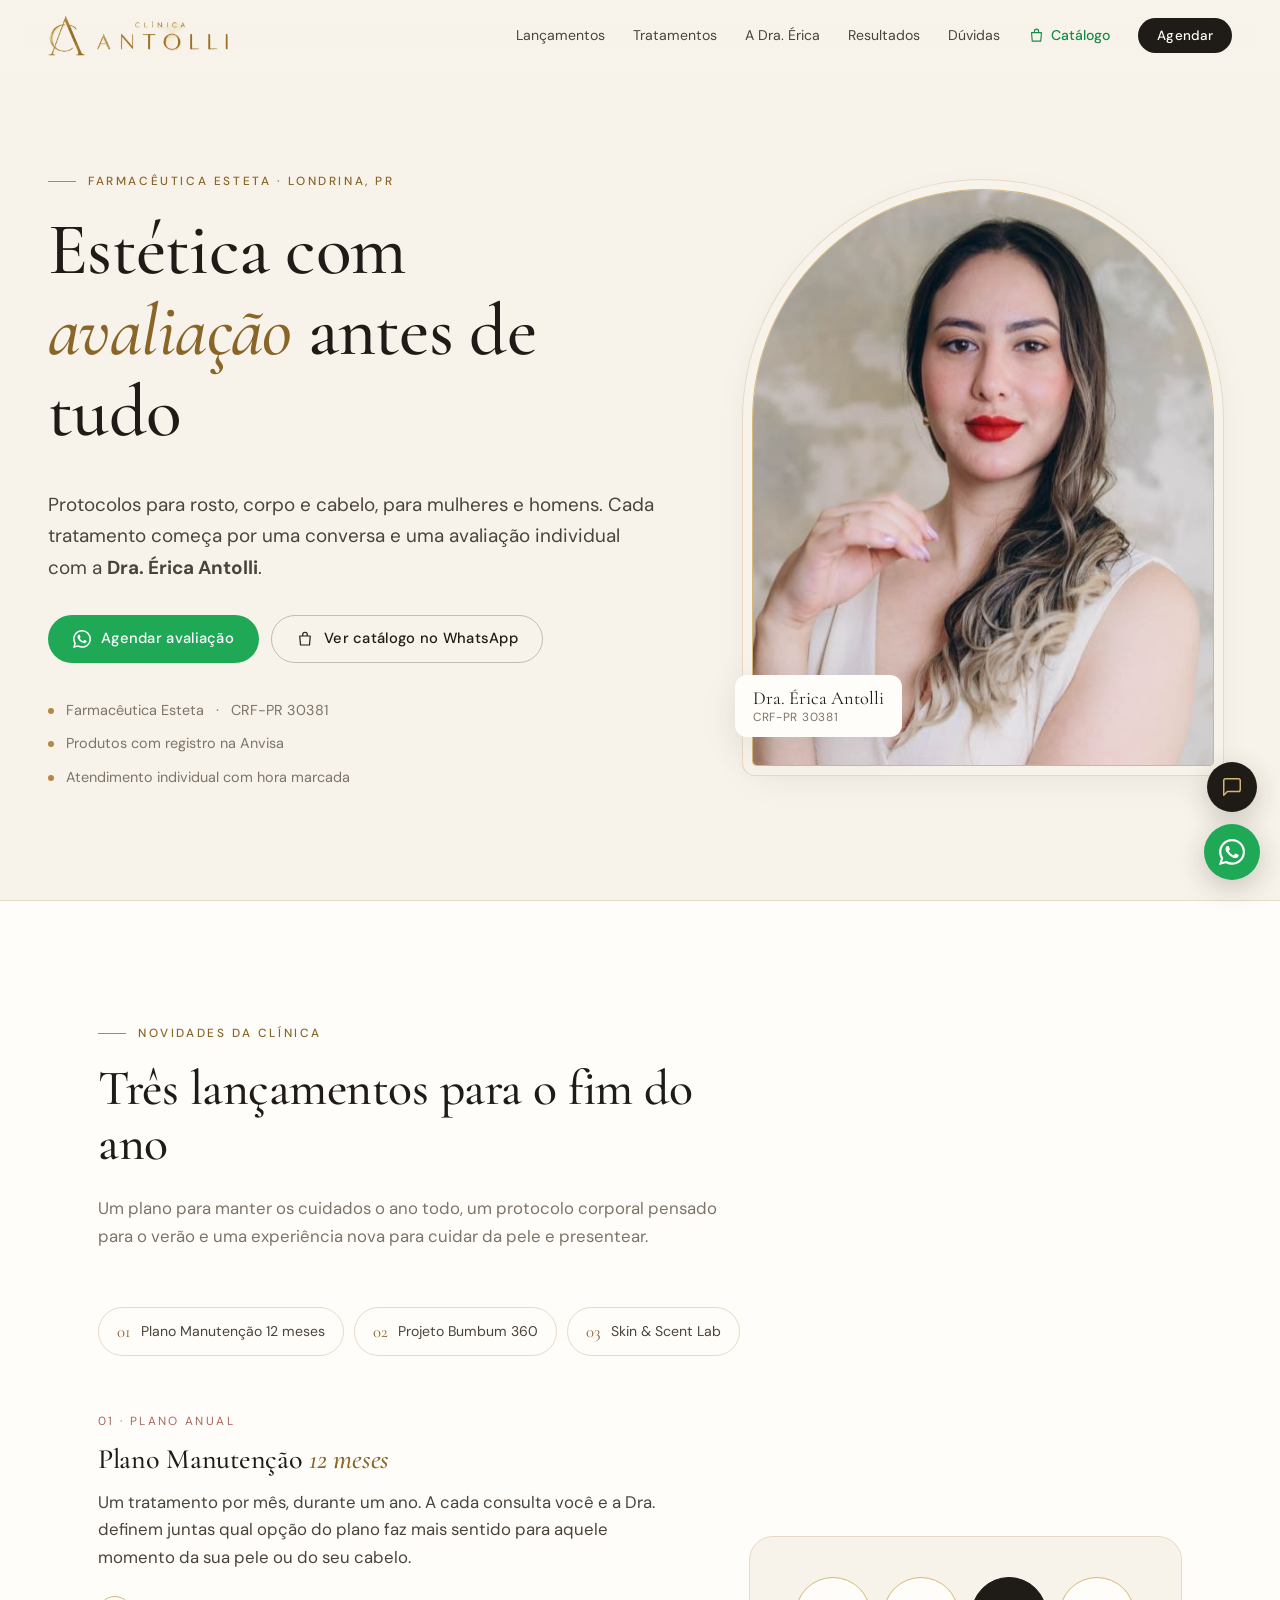
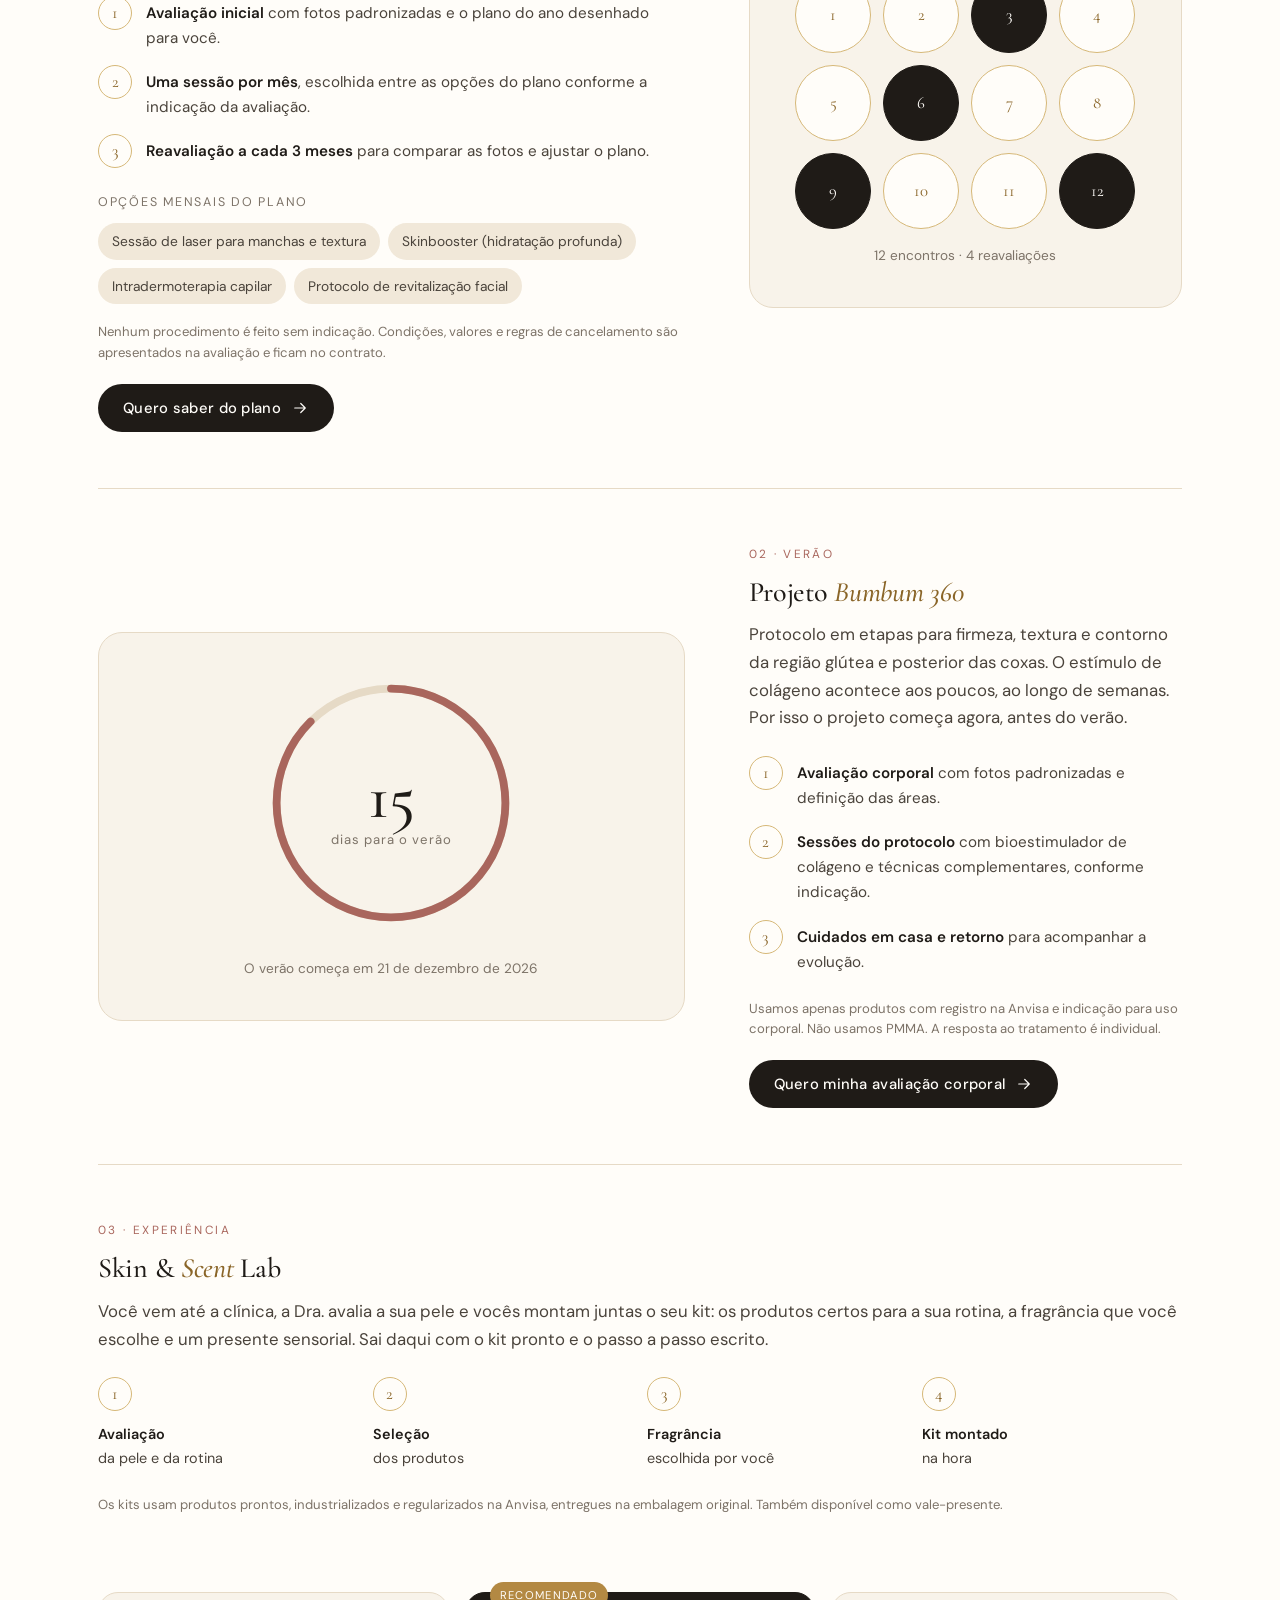
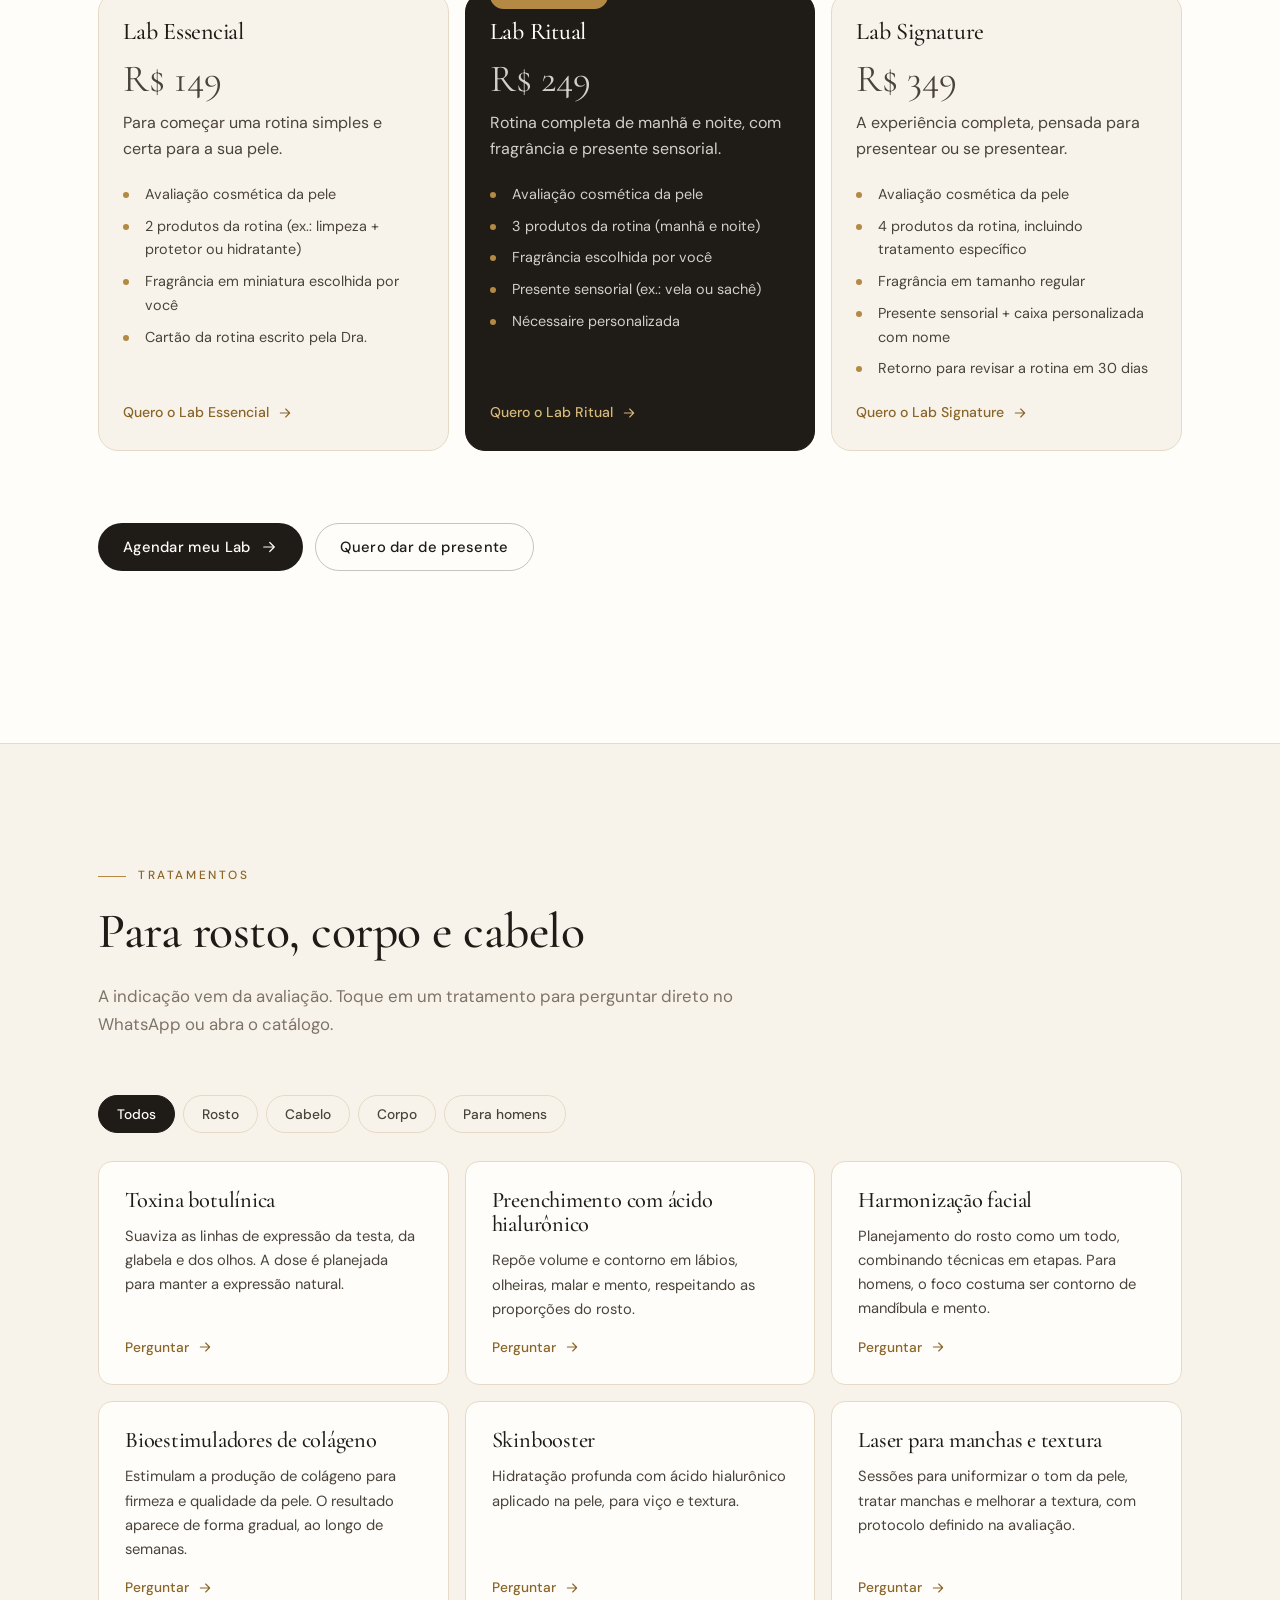
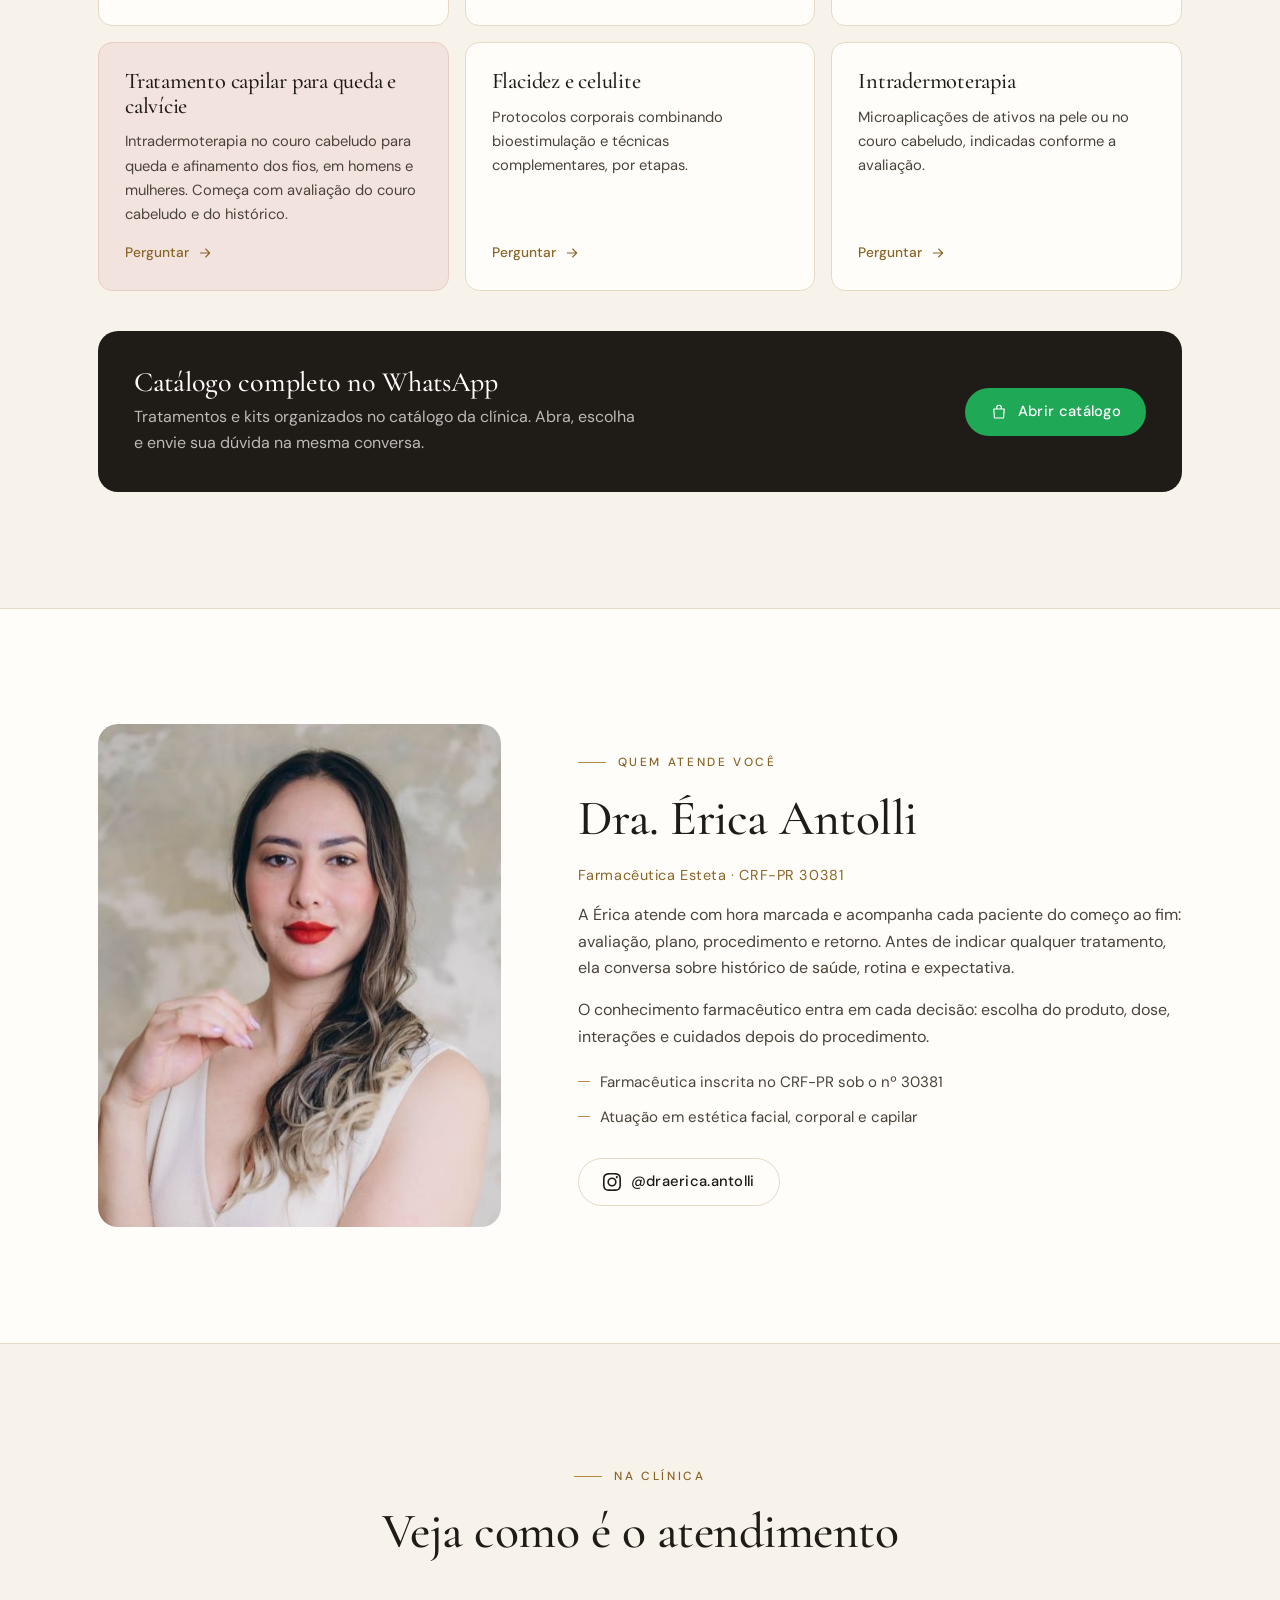
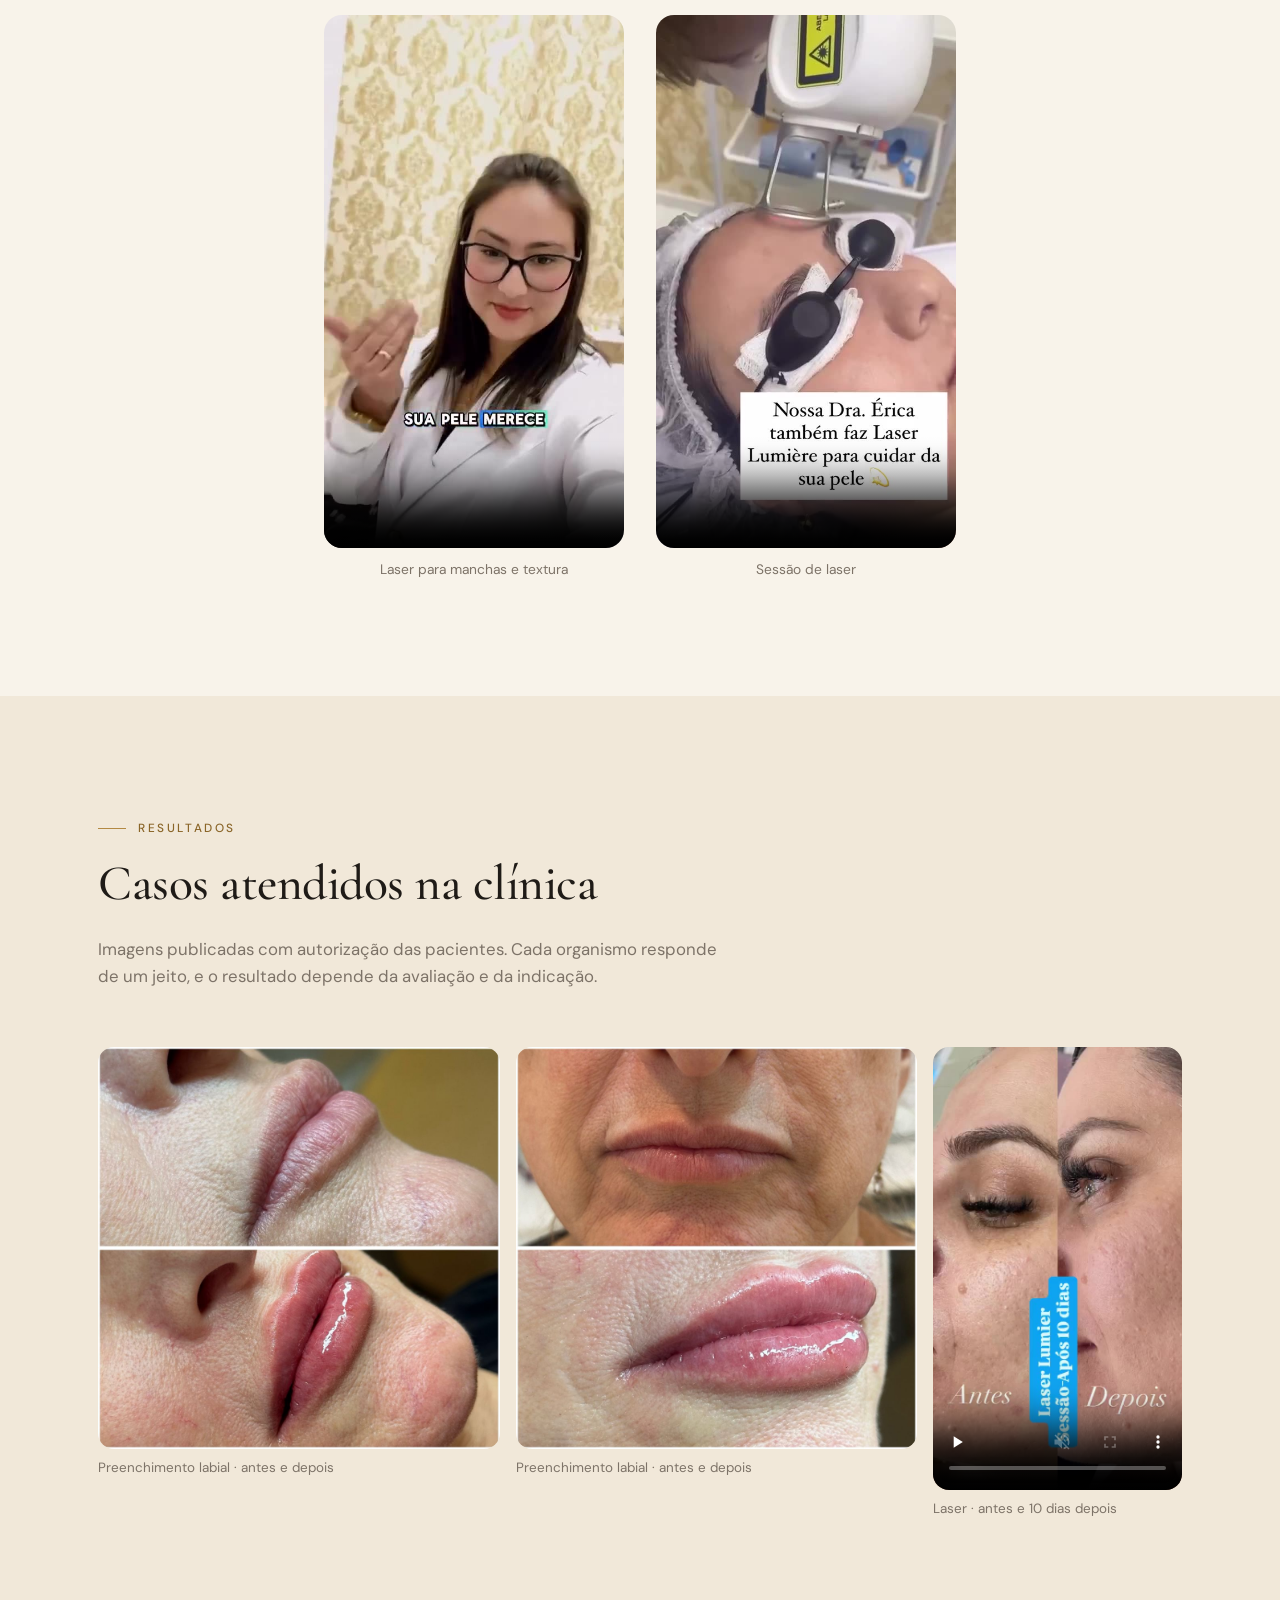
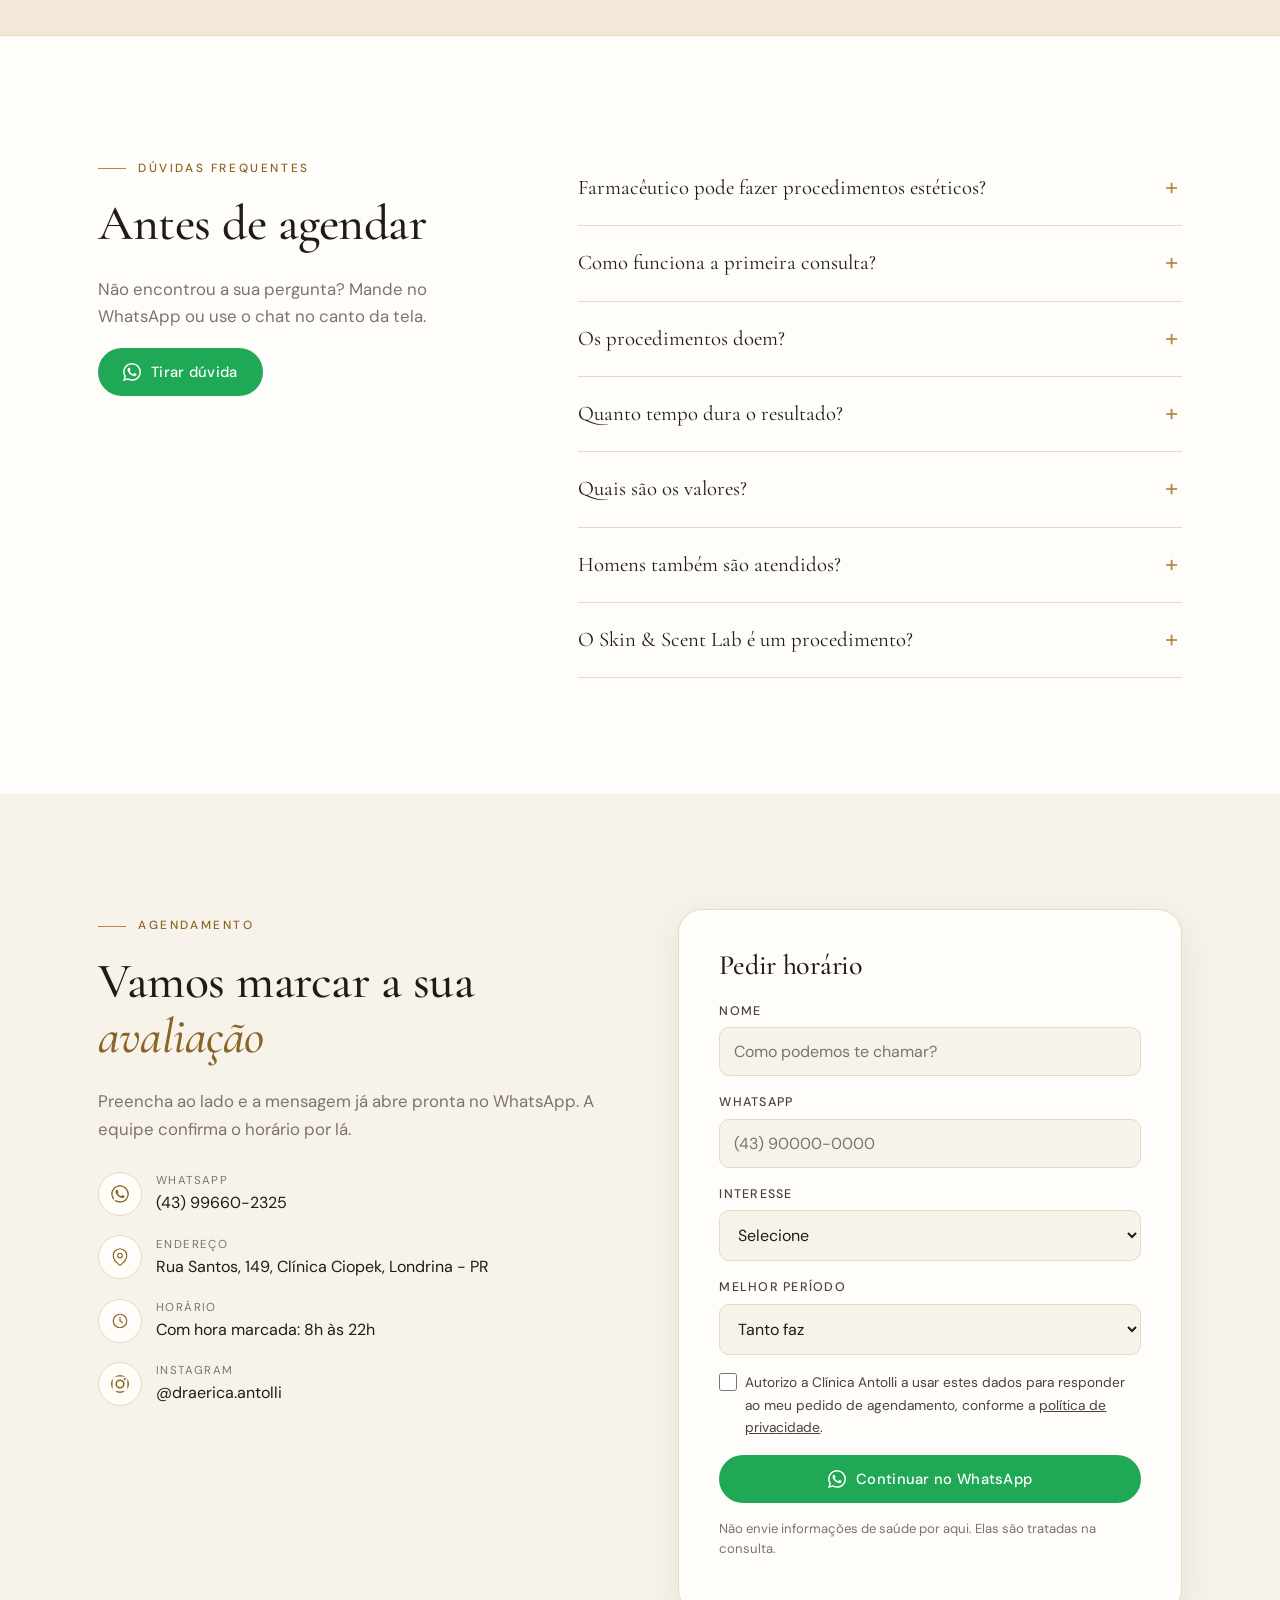
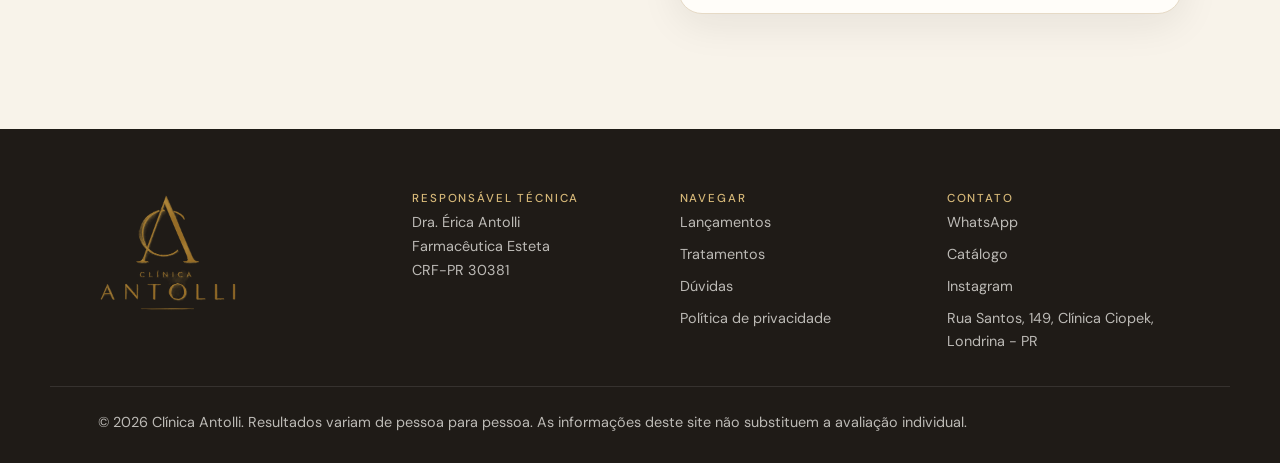
==== public/index.html @ cc3a839b "first commit" ====
<!DOCTYPE html>
<html lang="pt-BR">
<head>
  <meta charset="UTF-8">
  <meta name="viewport" content="width=device-width, initial-scale=1.0">
  <title>Clínica Antolli | Estética facial, corporal e capilar em Londrina</title>
  <meta name="description" content="Protocolos faciais, corporais e capilares para mulheres e homens com a farmacêutica esteta Dra. Érica Antolli, em Londrina-PR. Avaliação individual antes de qualquer procedimento.">
  <meta name="theme-color" content="#f6efe4">
  <link rel="icon" type="image/png" href="assets/img/favicon.png">
  <link rel="apple-touch-icon" href="assets/img/apple-touch-icon.png">

  <meta property="og:type" content="website">
  <meta property="og:locale" content="pt_BR">
  <meta property="og:title" content="Clínica Antolli | Dra. Érica Antolli">
  <meta property="og:description" content="Estética facial, corporal e capilar com avaliação individual. Londrina-PR.">
  <meta property="og:image" content="assets/img/og.jpg">
  <link rel="stylesheet" href="assets/css/style.css">
</head>
<body>

<!-- Ícones reutilizáveis -->
<svg width="0" height="0" style="position:absolute" aria-hidden="true">
  <symbol id="i-wa" viewBox="0 0 24 24"><path fill="currentColor" d="M17.47 14.38c-.3-.15-1.76-.87-2.03-.97-.27-.1-.47-.15-.67.15-.2.3-.77.97-.94 1.16-.17.2-.35.22-.64.07-.3-.15-1.26-.46-2.39-1.47-.88-.79-1.48-1.76-1.65-2.06-.17-.3-.02-.46.13-.61.13-.13.3-.35.45-.52.15-.17.2-.3.3-.5.1-.2.05-.37-.02-.52-.08-.15-.67-1.61-.92-2.2-.24-.58-.49-.5-.67-.51h-.57c-.2 0-.52.07-.79.37-.27.3-1.04 1.02-1.04 2.48s1.07 2.88 1.21 3.07c.15.2 2.1 3.2 5.08 4.49.71.31 1.26.49 1.69.63.71.23 1.36.2 1.87.12.57-.09 1.76-.72 2.01-1.41.25-.69.25-1.29.17-1.41-.07-.12-.27-.2-.57-.35M12.05 21.79h-.01a9.87 9.87 0 0 1-5.03-1.38l-.36-.21-3.74.98 1-3.65-.24-.37a9.86 9.86 0 0 1-1.51-5.26c0-5.45 4.44-9.88 9.89-9.88 2.64 0 5.12 1.03 6.99 2.9a9.83 9.83 0 0 1 2.89 6.99c0 5.45-4.44 9.88-9.88 9.88m8.41-18.3A11.82 11.82 0 0 0 12.05 0C5.5 0 .16 5.34.16 11.89c0 2.1.55 4.14 1.59 5.95L.06 24l6.3-1.65a11.88 11.88 0 0 0 5.68 1.45h.01c6.55 0 11.89-5.34 11.89-11.89a11.82 11.82 0 0 0-3.48-8.41z"/></symbol>
  <symbol id="i-ig" viewBox="0 0 24 24"><path fill="currentColor" d="M12 2.16c3.2 0 3.58.01 4.85.07 3.25.15 4.77 1.69 4.92 4.92.06 1.27.07 1.65.07 4.85s-.01 3.58-.07 4.85c-.15 3.23-1.66 4.77-4.92 4.92-1.27.06-1.64.07-4.85.07-3.2 0-3.58-.01-4.85-.07-3.26-.15-4.77-1.7-4.92-4.92-.06-1.27-.07-1.64-.07-4.85s.01-3.58.07-4.85C2.38 3.92 3.9 2.38 7.15 2.23 8.42 2.17 8.8 2.16 12 2.16M12 0C8.74 0 8.33.01 7.05.07 2.7.27.27 2.69.07 7.05.01 8.33 0 8.74 0 12s.01 3.67.07 4.95c.2 4.36 2.62 6.78 6.98 6.98C8.33 23.99 8.74 24 12 24s3.67-.01 4.95-.07c4.35-.2 6.78-2.62 6.98-6.98.06-1.28.07-1.69.07-4.95s-.01-3.67-.07-4.95c-.2-4.35-2.62-6.78-6.98-6.98C15.67.01 15.26 0 12 0zm0 5.84a6.16 6.16 0 1 0 0 12.32 6.16 6.16 0 0 0 0-12.32zM12 16a4 4 0 1 1 0-8 4 4 0 0 1 0 8zm6.41-11.85a1.44 1.44 0 1 0 0 2.88 1.44 1.44 0 0 0 0-2.88z"/></symbol>
  <symbol id="i-bag" viewBox="0 0 24 24"><path fill="none" stroke="currentColor" stroke-width="1.6" stroke-linecap="round" stroke-linejoin="round" d="M5 8h14l-1 12H6L5 8zm4 0V6a3 3 0 0 1 6 0v2"/></symbol>
  <symbol id="i-chat" viewBox="0 0 24 24"><path fill="none" stroke="currentColor" stroke-width="1.6" stroke-linecap="round" stroke-linejoin="round" d="M21 15a2 2 0 0 1-2 2H7l-4 4V5a2 2 0 0 1 2-2h14a2 2 0 0 1 2 2z"/></symbol>
  <symbol id="i-pin" viewBox="0 0 24 24"><path fill="none" stroke="currentColor" stroke-width="1.6" d="M21 10c0 7-9 13-9 13s-9-6-9-13a9 9 0 0 1 18 0z"/><circle cx="12" cy="10" r="3" fill="none" stroke="currentColor" stroke-width="1.6"/></symbol>
  <symbol id="i-clock" viewBox="0 0 24 24"><circle cx="12" cy="12" r="9" fill="none" stroke="currentColor" stroke-width="1.6"/><path d="M12 7v5l3 2" fill="none" stroke="currentColor" stroke-width="1.6" stroke-linecap="round"/></symbol>
  <symbol id="i-arrow" viewBox="0 0 24 24"><path d="M5 12h14M13 6l6 6-6 6" fill="none" stroke="currentColor" stroke-width="1.6" stroke-linecap="round" stroke-linejoin="round"/></symbol>
  <symbol id="i-play" viewBox="0 0 24 24"><path d="M8 5v14l11-7z" fill="currentColor"/></symbol>
</svg>

<a class="skip" href="#conteudo">Pular para o conteúdo</a>

<header class="nav" id="nav">
  <div class="nav__inner">
    <a href="#topo" class="nav__brand" aria-label="Clínica Antolli, início">
      <img src="assets/img/monograma.png" alt="" class="nav__mono" width="38" height="41">
      <img src="assets/img/wordmark.png" alt="Clínica Antolli" class="nav__word" width="150" height="34">
    </a>
    <nav class="nav__links" id="navLinks" aria-label="Principal">
      <a href="#lancamentos">Lançamentos</a>
      <a href="#tratamentos">Tratamentos</a>
      <a href="#sobre">A Dra. Érica</a>
      <a href="#resultados" data-if="mostrarResultados">Resultados</a>
      <a href="#duvidas">Dúvidas</a>
      <a href="#" class="nav__catalog" data-wa-catalogo><svg><use href="#i-bag"/></svg>Catálogo</a>
      <a href="#" class="btn btn--dark btn--sm" data-wa="Olá! Vim pelo site da Clínica Antolli e gostaria de agendar uma avaliação.">Agendar</a>
    </nav>
    <button class="nav__toggle" id="navToggle" aria-label="Abrir menu" aria-expanded="false" aria-controls="navLinks"><span></span><span></span></button>
  </div>
</header>

<main id="conteudo">

<!-- HERO -->
<section class="hero" id="topo">
  <div class="hero__text">
    <p class="eyebrow">Farmacêutica esteta · Londrina, PR</p>
    <h1>Estética com <em>avaliação</em> antes de tudo</h1>
    <p class="hero__lead">Protocolos para rosto, corpo e cabelo, para mulheres e homens. Cada tratamento começa por uma conversa e uma avaliação individual com a <strong data-cfg="profissional.nome">Dra. Érica Antolli</strong>.</p>
    <div class="hero__actions">
      <a href="#" class="btn btn--wa" data-wa="Olá! Vim pelo site da Clínica Antolli e gostaria de agendar uma avaliação."><svg><use href="#i-wa"/></svg>Agendar avaliação</a>
      <a href="#" class="btn btn--ghost" data-wa-catalogo><svg><use href="#i-bag"/></svg>Ver catálogo no WhatsApp</a>
    </div>
    <ul class="hero__facts">
      <li><span data-cfg="profissional.profissao">Farmacêutica esteta</span> · <span data-cfg="profissional.crf">CRF-PR 30381</span></li>
      <li>Produtos com registro na Anvisa</li>
      <li>Atendimento individual com hora marcada</li>
    </ul>
  </div>
  <figure class="hero__photo">
    <div class="arch"><img src="assets/img/erica.jpg" alt="Dra. Érica Antolli, farmacêutica esteta" width="640" height="641"></div>
    <figcaption><span data-cfg="profissional.nome">Dra. Érica Antolli</span><small data-cfg="profissional.crf">CRF-PR 30381</small></figcaption>
  </figure>
</section>

<!-- LANÇAMENTOS -->
<section class="section launches" id="lancamentos">
  <div class="container">
    <div class="section__head">
      <p class="eyebrow">Novidades da clínica</p>
      <h2>Três lançamentos para o fim do ano</h2>
      <p class="section__sub">Um plano para manter os cuidados o ano todo, um protocolo corporal pensado para o verão e uma experiência nova para cuidar da pele e presentear.</p>
    </div>

    <nav class="launch-tabs" aria-label="Lançamentos">
      <a href="#manutencao"><span>01</span>Plano Manutenção 12 meses</a>
      <a href="#bumbum360"><span>02</span>Projeto Bumbum 360</a>
      <a href="#skin-scent-lab"><span>03</span>Skin &amp; Scent Lab</a>
    </nav>

    <!-- 01 MANUTENÇÃO -->
    <article class="launch" id="manutencao">
      <div class="launch__body">
        <p class="launch__tag">01 · Plano anual</p>
        <h3>Plano Manutenção <em>12 meses</em></h3>
        <p class="launch__lead">Um tratamento por mês, durante um ano. A cada consulta você e a Dra. definem juntas qual opção do plano faz mais sentido para aquele momento da sua pele ou do seu cabelo.</p>
        <ol class="steps">
          <li><strong>Avaliação inicial</strong> com fotos padronizadas e o plano do ano desenhado para você.</li>
          <li><strong>Uma sessão por mês</strong>, escolhida entre as opções do plano conforme a indicação da avaliação.</li>
          <li><strong>Reavaliação a cada 3 meses</strong> para comparar as fotos e ajustar o plano.</li>
        </ol>
        <div class="chips-list">
          <p class="chips-list__title">Opções mensais do plano</p>
          <ul id="planoOpcoes"></ul>
        </div>
        <p class="fineprint">Nenhum procedimento é feito sem indicação. Condições, valores e regras de cancelamento são apresentados na avaliação e ficam no contrato.</p>
        <a href="#" class="btn btn--dark" data-wa="Olá! Vi no site o Plano Manutenção 12 meses e quero entender como funciona.">Quero saber do plano<svg><use href="#i-arrow"/></svg></a>
      </div>
      <div class="launch__visual launch__visual--months" aria-hidden="true">
        <div class="months" id="monthsGrid"></div>
        <p class="months__caption">12 encontros · 4 reavaliações</p>
      </div>
    </article>

    <!-- 02 BUMBUM 360 -->
    <article class="launch launch--alt" id="bumbum360">
      <div class="launch__body">
        <p class="launch__tag">02 · Verão</p>
        <h3>Projeto <em>Bumbum 360</em></h3>
        <p class="launch__lead">Protocolo em etapas para firmeza, textura e contorno da região glútea e posterior das coxas. O estímulo de colágeno acontece aos poucos, ao longo de semanas. Por isso o projeto começa agora, antes do verão.</p>
        <ol class="steps">
          <li><strong>Avaliação corporal</strong> com fotos padronizadas e definição das áreas.</li>
          <li><strong>Sessões do protocolo</strong> com bioestimulador de colágeno e técnicas complementares, conforme indicação.</li>
          <li><strong>Cuidados em casa e retorno</strong> para acompanhar a evolução.</li>
        </ol>
        <p class="fineprint">Usamos apenas produtos com registro na Anvisa e indicação para uso corporal. Não usamos PMMA. A resposta ao tratamento é individual.</p>
        <a href="#" class="btn btn--dark" data-wa="Olá! Vi no site o Projeto Bumbum 360 e quero agendar a avaliação corporal.">Quero minha avaliação corporal<svg><use href="#i-arrow"/></svg></a>
      </div>
      <div class="launch__visual launch__visual--ring" aria-hidden="true">
        <div class="ring">
          <svg viewBox="0 0 200 200"><circle cx="100" cy="100" r="88" class="ring__track"/><circle cx="100" cy="100" r="88" class="ring__bar" id="ringBar"/></svg>
          <div class="ring__label"><strong id="diasVerao">--</strong><span>dias para o verão</span></div>
        </div>
        <p class="ring__caption">O verão começa em <span id="dataVerao">21 de dezembro</span></p>
      </div>
    </article>

    <!-- 03 SKIN & SCENT LAB -->
    <article class="launch launch--lab" id="skin-scent-lab">
      <div class="launch__body">
        <p class="launch__tag">03 · Experiência</p>
        <h3>Skin &amp; <em>Scent</em> Lab</h3>
        <p class="launch__lead">Você vem até a clínica, a Dra. avalia a sua pele e vocês montam juntas o seu kit: os produtos certos para a sua rotina, a fragrância que você escolhe e um presente sensorial. Sai daqui com o kit pronto e o passo a passo escrito.</p>
        <ol class="steps steps--inline">
          <li><strong>Avaliação</strong> da pele e da rotina</li>
          <li><strong>Seleção</strong> dos produtos</li>
          <li><strong>Fragrância</strong> escolhida por você</li>
          <li><strong>Kit montado</strong> na hora</li>
        </ol>
        <p class="fineprint">Os kits usam produtos prontos, industrializados e regularizados na Anvisa, entregues na embalagem original. Também disponível como vale-presente.</p>
      </div>
      <div class="kits" id="kitsGrid"></div>
      <div class="lab__actions">
        <a href="#" class="btn btn--dark" data-wa="Olá! Vi no site o Skin & Scent Lab e quero agendar a minha experiência.">Agendar meu Lab<svg><use href="#i-arrow"/></svg></a>
        <a href="#" class="btn btn--ghost" data-wa="Olá! Quero um vale-presente do Skin & Scent Lab.">Quero dar de presente</a>
      </div>
    </article>
  </div>
</section>

<!-- TRATAMENTOS -->
<section class="section treatments" id="tratamentos">
  <div class="container">
    <div class="section__head">
      <p class="eyebrow">Tratamentos</p>
      <h2>Para rosto, corpo e cabelo</h2>
      <p class="section__sub">A indicação vem da avaliação. Toque em um tratamento para perguntar direto no WhatsApp ou abra o catálogo.</p>
    </div>
    <div class="filters" role="tablist" aria-label="Filtrar tratamentos">
      <button class="filter is-active" data-filter="todos" role="tab" aria-selected="true">Todos</button>
      <button class="filter" data-filter="rosto" role="tab" aria-selected="false">Rosto</button>
      <button class="filter" data-filter="cabelo" role="tab" aria-selected="false">Cabelo</button>
      <button class="filter" data-filter="corpo" role="tab" aria-selected="false">Corpo</button>
      <button class="filter" data-filter="homens" role="tab" aria-selected="false">Para homens</button>
    </div>
    <div class="cards" id="treatmentCards">
      <article class="card" data-tags="rosto homens">
        <h3>Toxina botulínica</h3>
        <p>Suaviza as linhas de expressão da testa, da glabela e dos olhos. A dose é planejada para manter a expressão natural.</p>
        <a href="#" data-wa="Olá! Quero saber sobre toxina botulínica.">Perguntar<svg><use href="#i-arrow"/></svg></a>
      </article>
      <article class="card" data-tags="rosto">
        <h3>Preenchimento com ácido hialurônico</h3>
        <p>Repõe volume e contorno em lábios, olheiras, malar e mento, respeitando as proporções do rosto.</p>
        <a href="#" data-wa="Olá! Quero saber sobre preenchimento com ácido hialurônico.">Perguntar<svg><use href="#i-arrow"/></svg></a>
      </article>
      <article class="card" data-tags="rosto homens">
        <h3>Harmonização facial</h3>
        <p>Planejamento do rosto como um todo, combinando técnicas em etapas. Para homens, o foco costuma ser contorno de mandíbula e mento.</p>
        <a href="#" data-wa="Olá! Quero saber sobre harmonização facial.">Perguntar<svg><use href="#i-arrow"/></svg></a>
      </article>
      <article class="card" data-tags="rosto corpo">
        <h3>Bioestimuladores de colágeno</h3>
        <p>Estimulam a produção de colágeno para firmeza e qualidade da pele. O resultado aparece de forma gradual, ao longo de semanas.</p>
        <a href="#" data-wa="Olá! Quero saber sobre bioestimuladores de colágeno.">Perguntar<svg><use href="#i-arrow"/></svg></a>
      </article>
      <article class="card" data-tags="rosto">
        <h3>Skinbooster</h3>
        <p>Hidratação profunda com ácido hialurônico aplicado na pele, para viço e textura.</p>
        <a href="#" data-wa="Olá! Quero saber sobre skinbooster.">Perguntar<svg><use href="#i-arrow"/></svg></a>
      </article>
      <article class="card" data-tags="rosto homens">
        <h3>Laser para manchas e textura</h3>
        <p>Sessões para uniformizar o tom da pele, tratar manchas e melhorar a textura, com protocolo definido na avaliação.</p>
        <a href="#" data-wa="Olá! Quero saber sobre o laser para manchas.">Perguntar<svg><use href="#i-arrow"/></svg></a>
      </article>
      <article class="card card--accent" data-tags="cabelo homens">
        <h3>Tratamento capilar para queda e calvície</h3>
        <p>Intradermoterapia no couro cabeludo para queda e afinamento dos fios, em homens e mulheres. Começa com avaliação do couro cabeludo e do histórico.</p>
        <a href="#" data-wa="Olá! Quero saber sobre o tratamento capilar para queda e calvície.">Perguntar<svg><use href="#i-arrow"/></svg></a>
      </article>
      <article class="card" data-tags="corpo">
        <h3>Flacidez e celulite</h3>
        <p>Protocolos corporais combinando bioestimulação e técnicas complementares, por etapas.</p>
        <a href="#" data-wa="Olá! Quero saber sobre tratamento para flacidez e celulite.">Perguntar<svg><use href="#i-arrow"/></svg></a>
      </article>
      <article class="card" data-tags="rosto cabelo corpo">
        <h3>Intradermoterapia</h3>
        <p>Microaplicações de ativos na pele ou no couro cabeludo, indicadas conforme a avaliação.</p>
        <a href="#" data-wa="Olá! Quero saber sobre intradermoterapia.">Perguntar<svg><use href="#i-arrow"/></svg></a>
      </article>
    </div>
    <div class="catalog-banner">
      <div>
        <h3>Catálogo completo no WhatsApp</h3>
        <p>Tratamentos e kits organizados no catálogo da clínica. Abra, escolha e envie sua dúvida na mesma conversa.</p>
      </div>
      <a href="#" class="btn btn--wa" data-wa-catalogo><svg><use href="#i-bag"/></svg>Abrir catálogo</a>
    </div>
  </div>
</section>

<!-- SOBRE -->
<section class="section about" id="sobre">
  <div class="container about__grid">
    <div class="about__photo"><img src="assets/img/erica.jpg" alt="Retrato da Dra. Érica Antolli" loading="lazy" width="640" height="641"></div>
    <div class="about__text">
      <p class="eyebrow">Quem atende você</p>
      <h2><span data-cfg="profissional.nome">Dra. Érica Antolli</span></h2>
      <p class="about__role"><span data-cfg="profissional.profissao">Farmacêutica esteta</span> · <span data-cfg="profissional.crf">CRF-PR 30381</span></p>
      <p>A Érica atende com hora marcada e acompanha cada paciente do começo ao fim: avaliação, plano, procedimento e retorno. Antes de indicar qualquer tratamento, ela conversa sobre histórico de saúde, rotina e expectativa.</p>
      <p>O conhecimento farmacêutico entra em cada decisão: escolha do produto, dose, interações e cuidados depois do procedimento.</p>
      <ul class="about__list" id="formacaoList"></ul>
      <a href="#" class="btn btn--ig" data-instagram><svg><use href="#i-ig"/></svg><span data-cfg-instagram>@draerica.antolli</span></a>
    </div>
  </div>
</section>

<!-- VÍDEOS -->
<section class="section videos" id="videos">
  <div class="container">
    <div class="section__head section__head--center">
      <p class="eyebrow">Na clínica</p>
      <h2>Veja como é o atendimento</h2>
    </div>
    <div class="video-row">
      <figure class="reel">
        <video src="assets/video/laser-pele.mp4" poster="assets/video/laser-pele.jpg" preload="none" playsinline controls aria-label="Dra. Érica explica o laser para manchas"></video>
        <figcaption>Laser para manchas e textura</figcaption>
      </figure>
      <figure class="reel">
        <video src="assets/video/laser-lumiere.mp4" poster="assets/video/laser-lumiere.jpg" preload="none" playsinline controls muted aria-label="Sessão de laser na clínica"></video>
        <figcaption>Sessão de laser</figcaption>
      </figure>
    </div>
  </div>
</section>

<!-- RESULTADOS -->
<section class="section results" id="resultados" data-if="mostrarResultados">
  <div class="container">
    <div class="section__head">
      <p class="eyebrow">Resultados</p>
      <h2>Casos atendidos na clínica</h2>
      <p class="section__sub">Imagens publicadas com autorização das pacientes. Cada organismo responde de um jeito, e o resultado depende da avaliação e da indicação.</p>
    </div>
    <div class="results__grid">
      <figure><img src="assets/img/resultados/labios-1.jpg" alt="Lábios antes (acima) e depois (abaixo) do preenchimento" loading="lazy"><figcaption>Preenchimento labial · antes e depois</figcaption></figure>
      <figure><img src="assets/img/resultados/labios-2.jpg" alt="Lábios antes (acima) e depois (abaixo) do preenchimento" loading="lazy"><figcaption>Preenchimento labial · antes e depois</figcaption></figure>
      <figure class="results__video"><video src="assets/video/antes-depois-laser.mp4" poster="assets/video/antes-depois-laser.jpg" preload="none" playsinline muted loop controls aria-label="Pele antes e 10 dias depois de uma sessão de laser"></video><figcaption>Laser · antes e 10 dias depois</figcaption></figure>
    </div>
  </div>
</section>

<!-- DEPOIMENTOS (só aparece com depoimentos reais no config.js) -->
<section class="section testimonials" id="depoimentos" hidden>
  <div class="container">
    <div class="section__head section__head--center">
      <p class="eyebrow">Quem já foi atendida</p>
      <h2>O que as pacientes contam</h2>
    </div>
    <div class="testimonials__grid" id="depoimentosGrid"></div>
    <p class="center"><a href="#" class="btn btn--ghost" id="googleReviews" hidden>Ver avaliações no Google</a></p>
  </div>
</section>

<!-- DÚVIDAS -->
<section class="section faq" id="duvidas">
  <div class="container faq__grid">
    <div>
      <p class="eyebrow">Dúvidas frequentes</p>
      <h2>Antes de agendar</h2>
      <p class="section__sub">Não encontrou a sua pergunta? Mande no WhatsApp ou use o chat no canto da tela.</p>
      <a href="#" class="btn btn--wa" data-wa="Olá! Tenho uma dúvida antes de agendar."><svg><use href="#i-wa"/></svg>Tirar dúvida</a>
    </div>
    <div class="faq__list">
      <details>
        <summary>Farmacêutico pode fazer procedimentos estéticos?</summary>
        <p>A atuação do farmacêutico em saúde estética é regulamentada pelo Conselho Federal de Farmácia (Resolução CFF 669/2018) para profissionais habilitados. A Dra. Érica tem inscrição ativa no CRF-PR.</p>
      </details>
      <details>
        <summary>Como funciona a primeira consulta?</summary>
        <p>É uma avaliação: conversa sobre histórico de saúde, medicamentos em uso, rotina e o que você espera. A Dra. examina a área, tira fotos padronizadas e explica as opções. O procedimento pode ser no mesmo dia ou agendado depois, conforme o caso.</p>
      </details>
      <details>
        <summary>Os procedimentos doem?</summary>
        <p>A sensação varia por procedimento e por pessoa. Quando indicado, usamos anestésico tópico. Tudo é explicado antes, para você decidir com tranquilidade.</p>
      </details>
      <details>
        <summary>Quanto tempo dura o resultado?</summary>
        <p>Depende do procedimento, do produto e do organismo. A toxina botulínica costuma durar alguns meses; preenchedores e bioestimuladores, mais tempo. Na avaliação você recebe a estimativa para o seu caso.</p>
      </details>
      <details>
        <summary>Quais são os valores?</summary>
        <p>O valor depende do protocolo indicado e da quantidade de produto. Por isso ele é apresentado na avaliação ou na conversa pelo WhatsApp, junto com as formas de pagamento.</p>
      </details>
      <details>
        <summary>Homens também são atendidos?</summary>
        <p>Sim. Há protocolos para tratamento capilar (queda e calvície), toxina botulínica com resultado discreto, contorno facial e cuidados com a pele.</p>
      </details>
      <details>
        <summary>O Skin &amp; Scent Lab é um procedimento?</summary>
        <p>Não. É uma experiência de avaliação cosmética e montagem de um kit com produtos prontos, fragrância e presente sensorial. Não envolve injetáveis.</p>
      </details>
    </div>
  </div>
</section>

<!-- AGENDAR -->
<section class="section booking" id="agendar">
  <div class="container booking__grid">
    <div class="booking__info">
      <p class="eyebrow">Agendamento</p>
      <h2>Vamos marcar a sua <em>avaliação</em></h2>
      <p class="section__sub">Preencha ao lado e a mensagem já abre pronta no WhatsApp. A equipe confirma o horário por lá.</p>
      <ul class="contact">
        <li><svg><use href="#i-wa"/></svg><div><small>WhatsApp</small><a href="#" data-wa="Olá! Vim pelo site da Clínica Antolli." data-cfg-telefone>(43) 99660-2325</a></div></li>
        <li><svg><use href="#i-pin"/></svg><div><small>Endereço</small><a href="#" id="mapsLink" target="_blank" rel="noopener"><span data-cfg-endereco>Londrina, PR</span></a></div></li>
        <li><svg><use href="#i-clock"/></svg><div><small>Horário</small><span id="horarios"></span></div></li>
        <li><svg><use href="#i-ig"/></svg><div><small>Instagram</small><a href="#" data-instagram data-cfg-instagram>@draerica.antolli</a></div></li>
      </ul>
    </div>
    <form class="booking__form" id="bookingForm" novalidate>
      <h3>Pedir horário</h3>
      <label>Nome<input type="text" name="nome" autocomplete="name" required placeholder="Como podemos te chamar?"></label>
      <label>WhatsApp<input type="tel" name="telefone" autocomplete="tel" inputmode="tel" required placeholder="(43) 90000-0000"></label>
      <label>Interesse
        <select name="interesse" required>
          <option value="">Selecione</option>
          <option>Avaliação geral</option>
          <option>Plano Manutenção 12 meses</option>
          <option>Projeto Bumbum 360</option>
          <option>Skin &amp; Scent Lab</option>
          <option>Toxina botulínica</option>
          <option>Preenchimento</option>
          <option>Harmonização facial</option>
          <option>Bioestimulador de colágeno</option>
          <option>Tratamento capilar</option>
          <option>Laser para manchas</option>
        </select>
      </label>
      <label>Melhor período
        <select name="periodo">
          <option>Tanto faz</option>
          <option>Manhã</option>
          <option>Tarde</option>
          <option>Sábado</option>
        </select>
      </label>
      <label class="check"><input type="checkbox" name="consentimento" required> <span>Autorizo a Clínica Antolli a usar estes dados para responder ao meu pedido de agendamento, conforme a <a href="politica-de-privacidade.html">política de privacidade</a>.</span></label>
      <p class="form__error" id="formError" role="alert" hidden></p>
      <button type="submit" class="btn btn--wa btn--block"><svg><use href="#i-wa"/></svg>Continuar no WhatsApp</button>
      <p class="fineprint">Não envie informações de saúde por aqui. Elas são tratadas na consulta.</p>
    </form>
  </div>
</section>

</main>

<footer class="footer">
  <div class="container footer__grid">
    <div class="footer__brand">
      <img src="assets/img/logo-completo.png" alt="Clínica Antolli" width="140" height="120" loading="lazy">
    </div>
    <div>
      <h4>Responsável técnica</h4>
      <p><span data-cfg="profissional.nome">Dra. Érica Antolli</span><br><span data-cfg="profissional.profissao">Farmacêutica esteta</span><br><span data-cfg="profissional.crf">CRF-PR 30381</span></p>
    </div>
    <div>
      <h4>Navegar</h4>
      <ul>
        <li><a href="#lancamentos">Lançamentos</a></li>
        <li><a href="#tratamentos">Tratamentos</a></li>
        <li><a href="#duvidas">Dúvidas</a></li>
        <li><a href="politica-de-privacidade.html">Política de privacidade</a></li>
      </ul>
    </div>
    <div>
      <h4>Contato</h4>
      <ul>
        <li><a href="#" data-wa="Olá! Vim pelo site da Clínica Antolli.">WhatsApp</a></li>
        <li><a href="#" data-wa-catalogo>Catálogo</a></li>
        <li><a href="#" data-instagram>Instagram</a></li>
        <li><span data-cfg-endereco>Londrina, PR</span></li>
      </ul>
    </div>
  </div>
  <p class="footer__legal">© <span id="ano">2026</span> Clínica Antolli. Resultados variam de pessoa para pessoa. As informações deste site não substituem a avaliação individual.</p>
</footer>

<!-- Botões flutuantes -->
<div class="floating">
  <button class="fab fab--chat" id="chatToggle" aria-label="Abrir assistente virtual" aria-expanded="false" aria-controls="chatPanel"><svg><use href="#i-chat"/></svg></button>
  <a href="#" class="fab fab--wa" data-wa="Olá! Vim pelo site da Clínica Antolli e gostaria de agendar uma avaliação." aria-label="Conversar no WhatsApp"><svg><use href="#i-wa"/></svg></a>
</div>

<!-- Chat -->
<section class="chat" id="chatPanel" aria-label="Assistente virtual" hidden>
  <header class="chat__head">
    <img src="assets/img/monograma.png" alt="" width="28" height="30">
    <div><strong>Assistente da Clínica Antolli</strong><small>Responde dúvidas e agenda pelo WhatsApp</small></div>
    <button class="chat__close" id="chatClose" aria-label="Fechar">×</button>
  </header>
  <div class="chat__msgs" id="chatMsgs" aria-live="polite"></div>
  <div class="chat__quick" id="chatQuick">
    <button data-q="Quero agendar uma avaliação">Agendar</button>
    <button data-q="Quais tratamentos vocês fazem?">Tratamentos</button>
    <button data-q="Como funciona o Skin & Scent Lab?">Skin &amp; Scent Lab</button>
    <button data-q="Onde fica a clínica?">Endereço</button>
  </div>
  <form class="chat__form" id="chatForm">
    <input id="chatInput" type="text" placeholder="Escreva sua pergunta" autocomplete="off" maxlength="500" aria-label="Mensagem">
    <button type="submit" aria-label="Enviar"><svg><use href="#i-arrow"/></svg></button>
  </form>
  <p class="chat__note">Assistente automático. Não faz diagnóstico: casos de saúde são vistos na consulta.</p>
</section>

<script src="assets/js/config.js"></script>
<script src="assets/js/main.js"></script>
<script src="assets/js/chat.js"></script>
</body>
</html>
---- public/assets/css/style.css ----
/* Clínica Antolli: estilos do site */

/* Fontes hospedadas no próprio site (assets/fonts) */
@font-face { font-family: "Cormorant Garamond"; font-style: normal; font-weight: 400; font-display: swap; src: url("../fonts/cormorant-garamond-latin-400-normal.woff2") format("woff2"); }
@font-face { font-family: "Cormorant Garamond"; font-style: normal; font-weight: 500; font-display: swap; src: url("../fonts/cormorant-garamond-latin-500-normal.woff2") format("woff2"); }
@font-face { font-family: "Cormorant Garamond"; font-style: normal; font-weight: 600; font-display: swap; src: url("../fonts/cormorant-garamond-latin-600-normal.woff2") format("woff2"); }
@font-face { font-family: "Cormorant Garamond"; font-style: italic; font-weight: 400; font-display: swap; src: url("../fonts/cormorant-garamond-latin-400-italic.woff2") format("woff2"); }
@font-face { font-family: "Cormorant Garamond"; font-style: italic; font-weight: 500; font-display: swap; src: url("../fonts/cormorant-garamond-latin-500-italic.woff2") format("woff2"); }
@font-face { font-family: "DM Sans"; font-style: normal; font-weight: 100 1000; font-display: swap; src: url("../fonts/dm-sans-latin-wght-normal.woff2") format("woff2"); }


:root {
  --ink: #1f1b17;
  --ink-2: #4a433b;
  --muted: #7d7368;
  --cream: #f8f3ea;
  --cream-2: #f1e8d9;
  --paper: #fffdf9;
  --line: #e6dac6;
  --gold: #b38943;
  --gold-2: #d6b878;
  --gold-dark: #8a6528;
  --rose: #a9665d;
  --rose-soft: #f3e3df;
  --wa: #1fa855;
  --wa-dark: #178a45;
  --radius: 14px;
  --shadow: 0 10px 40px rgba(31, 27, 23, .08);
  --serif: "Cormorant Garamond", Georgia, serif;
  --sans: "DM Sans", system-ui, -apple-system, "Segoe UI", sans-serif;
  --nav-h: 72px;
  --gutter: clamp(16px, 4vw, 48px);
}

*, *::before, *::after { box-sizing: border-box; }
html { scroll-behavior: smooth; scroll-padding-top: calc(var(--nav-h) + 12px); }
body {
  margin: 0;
  font-family: var(--sans);
  font-size: 16px;
  line-height: 1.65;
  color: var(--ink);
  background: var(--cream);
  -webkit-font-smoothing: antialiased;
  overflow-x: hidden;
}
img, video { max-width: 100%; display: block; }
a { color: inherit; }
h1, h2, h3, h4 { font-family: var(--serif); font-weight: 500; line-height: 1.1; margin: 0 0 .5em; letter-spacing: -.01em; }
h1 { font-size: clamp(2.6rem, 6vw, 4.6rem); }
h2 { font-size: clamp(2rem, 4.2vw, 3.1rem); }
h3 { font-size: clamp(1.35rem, 2.4vw, 1.75rem); }
h1 em, h2 em, h3 em { font-style: italic; color: var(--gold-dark); }
p { margin: 0 0 1em; color: var(--ink-2); }
svg { width: 1em; height: 1em; flex-shrink: 0; }
.center { text-align: center; }
[hidden] { display: none !important; }

.skip { position: absolute; left: -999px; top: 8px; background: var(--ink); color: var(--paper); padding: 8px 14px; z-index: 2000; border-radius: 6px; }
.skip:focus { left: 8px; }

.container { max-width: 1180px; margin: 0 auto; padding: 0 var(--gutter); }
.section { padding: clamp(64px, 9vw, 120px) 0; }
.section__head { max-width: 640px; margin-bottom: clamp(32px, 5vw, 56px); }
.section__head--center { margin-left: auto; margin-right: auto; text-align: center; }
.section__sub { color: var(--muted); font-size: 1.05rem; }
.eyebrow {
  display: inline-flex; align-items: center; gap: 12px;
  font-size: .74rem; letter-spacing: .22em; text-transform: uppercase;
  color: var(--gold-dark); font-weight: 500; margin-bottom: 18px;
}
.eyebrow::before { content: ""; width: 28px; height: 1px; background: var(--gold); }
.fineprint { font-size: .82rem; color: var(--muted); line-height: 1.55; }

/* Botões */
.btn {
  display: inline-flex; align-items: center; justify-content: center; gap: 10px;
  padding: 14px 24px; border-radius: 999px; border: 1px solid transparent;
  font: 500 .92rem/1 var(--sans); letter-spacing: .02em; text-decoration: none;
  cursor: pointer; transition: transform .2s ease, background .2s ease, border-color .2s ease, color .2s ease;
}
.btn svg { width: 18px; height: 18px; }
.btn:hover { transform: translateY(-1px); }
.btn:focus-visible, .filter:focus-visible, a:focus-visible, button:focus-visible { outline: 2px solid var(--gold); outline-offset: 3px; }
.btn--dark { background: var(--ink); color: var(--paper); }
.btn--dark:hover { background: var(--gold-dark); }
.btn--wa { background: var(--wa); color: #fff; }
.btn--wa:hover { background: var(--wa-dark); }
.btn--ghost { background: transparent; border-color: rgba(31, 27, 23, .25); color: var(--ink); }
.btn--ghost:hover { border-color: var(--ink); }
.btn--ig { background: transparent; border-color: var(--line); color: var(--ink); }
.btn--ig:hover { border-color: var(--rose); color: var(--rose); }
.btn--sm { padding: 10px 18px; font-size: .84rem; }
.btn--block { width: 100%; }

/* Navegação */
.nav {
  position: fixed; inset: 0 0 auto 0; height: var(--nav-h); z-index: 1000;
  background: rgba(248, 243, 234, .92); backdrop-filter: blur(10px);
  border-bottom: 1px solid transparent; transition: border-color .3s, box-shadow .3s;
}
.nav.is-scrolled { border-color: var(--line); box-shadow: 0 4px 24px rgba(31, 27, 23, .05); }
.nav__inner { max-width: 1280px; height: 100%; margin: 0 auto; padding: 0 var(--gutter); display: flex; align-items: center; justify-content: space-between; gap: 24px; }
.nav__brand { display: flex; align-items: center; gap: 12px; text-decoration: none; }
.nav__mono { height: 40px; width: auto; }
.nav__word { height: 30px; width: auto; }
.nav__links { display: flex; align-items: center; gap: 28px; }
.nav__links a:not(.btn) { text-decoration: none; font-size: .88rem; color: var(--ink-2); position: relative; }
.nav__links a:not(.btn):hover { color: var(--ink); }
.nav__catalog { display: inline-flex; align-items: center; gap: 6px; color: var(--wa-dark) !important; font-weight: 500; }
.nav__catalog svg { width: 17px; height: 17px; }
.nav__toggle { display: none; width: 44px; height: 44px; border: 0; background: none; cursor: pointer; position: relative; }
.nav__toggle span { position: absolute; left: 11px; right: 11px; height: 1.5px; background: var(--ink); transition: transform .25s; }
.nav__toggle span:first-child { top: 18px; }
.nav__toggle span:last-child { top: 26px; }
.nav__toggle[aria-expanded="true"] span:first-child { transform: translateY(4px) rotate(45deg); }
.nav__toggle[aria-expanded="true"] span:last-child { transform: translateY(-4px) rotate(-45deg); }

@media (max-width: 980px) {
  .nav__word { height: 24px; }
  .nav__toggle { display: block; }
  .nav__links {
    position: fixed; top: var(--nav-h); left: 0; right: 0;
    flex-direction: column; align-items: stretch; gap: 0;
    background: var(--cream); border-bottom: 1px solid var(--line);
    padding: 8px var(--gutter) 24px;
    transform: translateY(-8px); opacity: 0; pointer-events: none; transition: opacity .2s, transform .2s;
  }
  .nav__links.is-open { transform: none; opacity: 1; pointer-events: auto; }
  .nav__links a:not(.btn) { padding: 14px 0; border-bottom: 1px solid var(--line); font-size: 1rem; }
  .nav__links .btn { margin-top: 16px; }
}

/* Hero */
.hero {
  max-width: 1280px; margin: 0 auto;
  min-height: min(100vh, 900px);
  padding: calc(var(--nav-h) + clamp(32px, 6vw, 72px)) var(--gutter) clamp(48px, 7vw, 96px);
  display: grid; grid-template-columns: 1.1fr .9fr; gap: clamp(32px, 6vw, 88px); align-items: center;
}
.hero__lead { font-size: clamp(1.02rem, 1.6vw, 1.18rem); max-width: 34em; color: var(--ink-2); }
.hero__actions { display: flex; flex-wrap: wrap; gap: 12px; margin: 32px 0 36px; }
.hero__facts { list-style: none; padding: 0; margin: 0; display: grid; gap: 10px; }
.hero__facts li { display: flex; align-items: center; gap: 12px; font-size: .9rem; color: var(--muted); }
.hero__facts li::before { content: ""; width: 6px; height: 6px; border-radius: 50%; background: var(--gold); flex-shrink: 0; }
.hero__photo { margin: 0; position: relative; justify-self: center; width: min(100%, 460px); }
.arch {
  border-radius: 999px 999px 18px 18px; overflow: hidden;
  aspect-ratio: 4 / 5; background: var(--cream-2);
  box-shadow: 0 0 0 1px var(--gold-2), 0 0 0 10px var(--cream), 0 0 0 11px var(--line), var(--shadow);
}
.arch img { width: 100%; height: 100%; object-fit: cover; object-position: 50% 20%; }
.hero__photo figcaption {
  position: absolute; left: -18px; bottom: 28px;
  background: var(--paper); padding: 12px 18px; border-radius: 12px; box-shadow: var(--shadow);
  font-family: var(--serif); font-size: 1.15rem; display: grid; line-height: 1.25;
}
.hero__photo figcaption small { font-family: var(--sans); font-size: .74rem; color: var(--muted); letter-spacing: .06em; }

@media (max-width: 900px) {
  .hero { grid-template-columns: 1fr; min-height: 0; padding-top: calc(var(--nav-h) + 24px); }
  .hero__photo { order: -1; width: min(78%, 340px); }
  .hero__photo figcaption { left: -8px; bottom: 18px; }
}

/* Lançamentos */
.launches { background: var(--paper); border-top: 1px solid var(--line); border-bottom: 1px solid var(--line); }
.launch-tabs { display: flex; flex-wrap: wrap; gap: 10px; margin-bottom: clamp(32px, 5vw, 56px); }
.launch-tabs a {
  display: inline-flex; align-items: center; gap: 10px; text-decoration: none;
  padding: 10px 18px; border: 1px solid var(--line); border-radius: 999px; font-size: .88rem; color: var(--ink-2);
  transition: border-color .2s, color .2s;
}
.launch-tabs a span { font-family: var(--serif); color: var(--gold-dark); font-size: 1.05rem; }
.launch-tabs a:hover { border-color: var(--gold); color: var(--ink); }

.launch {
  display: grid; grid-template-columns: 1.15fr .85fr; gap: clamp(28px, 5vw, 72px); align-items: center;
  padding: clamp(32px, 5vw, 56px) 0; border-top: 1px solid var(--line);
}
.launch:first-of-type { border-top: 0; padding-top: 0; }
.launch--alt .launch__visual { order: -1; }
.launch__tag { font-size: .74rem; letter-spacing: .2em; text-transform: uppercase; color: var(--rose); margin-bottom: 12px; }
.launch__lead { font-size: 1.05rem; }
.launch .btn { margin-top: 8px; }

.steps { list-style: none; counter-reset: s; padding: 0; margin: 24px 0; display: grid; gap: 14px; }
.steps li { counter-increment: s; position: relative; padding: 5px 0 0 48px; min-height: 34px; color: var(--ink-2); font-size: .95rem; }
.steps li::before {
  content: counter(s); position: absolute; left: 0; top: 0; width: 34px; height: 34px; border-radius: 50%;
  display: grid; place-items: center; border: 1px solid var(--gold-2);
  font-family: var(--serif); font-size: 1.05rem; color: var(--gold-dark);
}
.steps strong { color: var(--ink); font-weight: 600; }
.steps--inline { grid-template-columns: repeat(4, 1fr); }
.steps--inline li { padding: 46px 0 0; font-size: .9rem; }
.steps--inline strong { display: block; }

.chips-list { margin: 8px 0 18px; }
.chips-list__title { font-size: .78rem; text-transform: uppercase; letter-spacing: .14em; color: var(--muted); margin-bottom: 10px; }
.chips-list ul { list-style: none; padding: 0; margin: 0; display: flex; flex-wrap: wrap; gap: 8px; }
.chips-list li { padding: 7px 14px; border-radius: 999px; background: var(--cream-2); font-size: .86rem; color: var(--ink-2); }

.launch__visual { background: var(--cream); border: 1px solid var(--line); border-radius: 24px; padding: clamp(24px, 4vw, 40px); display: grid; place-items: center; gap: 16px; }
.months { display: grid; grid-template-columns: repeat(4, 1fr); gap: 12px; width: 100%; max-width: 340px; }
.month {
  aspect-ratio: 1; border-radius: 50%; display: grid; place-items: center;
  border: 1px solid var(--gold-2); font-family: var(--serif); font-size: 1.05rem; color: var(--gold-dark); background: var(--paper);
}
.month.is-review { background: var(--ink); color: var(--paper); border-color: var(--ink); }
.months__caption, .ring__caption { font-size: .85rem; color: var(--muted); margin: 0; text-align: center; }

.ring { position: relative; width: min(100%, 260px); aspect-ratio: 1; }
.ring svg { width: 100%; height: 100%; transform: rotate(-90deg); }
.ring__track { fill: none; stroke: var(--line); stroke-width: 6; }
.ring__bar { fill: none; stroke: var(--rose); stroke-width: 6; stroke-linecap: round; stroke-dasharray: 553; stroke-dashoffset: 553; transition: stroke-dashoffset 1.2s ease; }
.ring__label { position: absolute; inset: 0; display: grid; place-content: center; text-align: center; }
.ring__label strong { font-family: var(--serif); font-size: 4rem; font-weight: 500; line-height: 1; }
.ring__label span { font-size: .82rem; color: var(--muted); letter-spacing: .08em; }

.launch--lab { grid-template-columns: 1fr; }
.kits { display: grid; grid-template-columns: repeat(3, 1fr); gap: 16px; }
.kit {
  background: var(--cream); border: 1px solid var(--line); border-radius: 20px; padding: 26px 24px;
  display: flex; flex-direction: column; position: relative;
}
.kit--featured { background: var(--ink); border-color: var(--ink); color: var(--paper); }
.kit.kit--featured p, .kit.kit--featured li { color: rgba(255, 253, 249, .8); }
.kit__badge { position: absolute; top: -11px; left: 24px; background: var(--gold); color: var(--paper); font-size: .7rem; letter-spacing: .12em; text-transform: uppercase; padding: 4px 10px; border-radius: 999px; }
.kit h4 { font-size: 1.5rem; margin-bottom: 4px; }
.kit__price { font-family: var(--serif); font-size: 2.4rem; line-height: 1; margin: 10px 0 12px; }
.kit__price small { font-family: var(--sans); font-size: .8rem; vertical-align: top; margin-right: 4px; }
.kit ul { list-style: none; padding: 0; margin: 4px 0 20px; display: grid; gap: 8px; font-size: .9rem; }
.kit li { display: grid; grid-template-columns: 14px 1fr; gap: 8px; color: var(--ink-2); }
.kit li::before { content: ""; width: 6px; height: 6px; margin-top: 9px; border-radius: 50%; background: var(--gold); }
.kit__cta { margin-top: auto; font-size: .88rem; font-weight: 500; display: inline-flex; align-items: center; gap: 8px; text-decoration: none; color: var(--gold-dark); }
.kit--featured .kit__cta { color: var(--gold-2); }
.kit__cta svg { width: 16px; height: 16px; }
.lab__actions { display: flex; flex-wrap: wrap; gap: 12px; }

@media (max-width: 900px) {
  .launch { grid-template-columns: 1fr; }
  .launch--alt .launch__visual { order: 0; }
  .kits { grid-template-columns: 1fr; }
  .steps--inline { grid-template-columns: 1fr 1fr; }
}

/* Tratamentos */
.filters { display: flex; flex-wrap: wrap; gap: 8px; margin-bottom: 28px; }
.filter {
  font: 500 .86rem var(--sans); padding: 9px 18px; border-radius: 999px; cursor: pointer;
  border: 1px solid var(--line); background: transparent; color: var(--ink-2); transition: all .2s;
}
.filter:hover { border-color: var(--gold); }
.filter.is-active { background: var(--ink); color: var(--paper); border-color: var(--ink); }
.cards { display: grid; grid-template-columns: repeat(auto-fill, minmax(260px, 1fr)); gap: 16px; }
.card {
  background: var(--paper); border: 1px solid var(--line); border-radius: var(--radius); padding: 26px;
  display: flex; flex-direction: column; transition: transform .2s, box-shadow .2s, border-color .2s;
}
.card:hover { transform: translateY(-3px); box-shadow: var(--shadow); border-color: var(--gold-2); }
.card h3 { font-size: 1.4rem; }
.card p { font-size: .92rem; flex: 1; }
.card a { display: inline-flex; align-items: center; gap: 8px; text-decoration: none; font-size: .86rem; font-weight: 500; color: var(--gold-dark); }
.card a svg { width: 16px; height: 16px; }
.card--accent { background: var(--rose-soft); border-color: #e7cdc7; }
.card.is-hidden { display: none; }
.catalog-banner {
  margin-top: 40px; padding: clamp(24px, 4vw, 36px); border-radius: 20px;
  background: var(--ink); color: var(--paper);
  display: flex; align-items: center; justify-content: space-between; gap: 24px; flex-wrap: wrap;
}
.catalog-banner h3 { color: var(--paper); margin-bottom: 6px; }
.catalog-banner p { color: rgba(255, 253, 249, .7); margin: 0; max-width: 46ch; }

/* Sobre */
.about { background: var(--paper); border-top: 1px solid var(--line); border-bottom: 1px solid var(--line); }
.about__grid { display: grid; grid-template-columns: .8fr 1.2fr; gap: clamp(32px, 6vw, 88px); align-items: center; }
.about__photo { border-radius: 20px; overflow: hidden; aspect-ratio: 4 / 5; }
.about__photo img { width: 100%; height: 100%; object-fit: cover; object-position: 50% 18%; }
.about__role { font-size: .9rem; color: var(--gold-dark); letter-spacing: .04em; margin-top: -6px; }
.about__list { list-style: none; padding: 0; margin: 20px 0 28px; display: grid; gap: 10px; }
.about__list li { padding-left: 22px; position: relative; font-size: .94rem; color: var(--ink-2); }
.about__list li::before { content: ""; position: absolute; left: 0; top: 11px; width: 12px; height: 1px; background: var(--gold); }
@media (max-width: 800px) { .about__grid { grid-template-columns: 1fr; } .about__photo { max-width: 380px; } }

/* Vídeos */
.video-row { display: flex; justify-content: center; gap: clamp(16px, 3vw, 32px); flex-wrap: wrap; }
.reel { margin: 0; width: min(100%, 300px); }
.reel video { width: 100%; aspect-ratio: 9 / 16; object-fit: cover; border-radius: 18px; background: var(--ink); }
.reel figcaption { text-align: center; font-size: .86rem; color: var(--muted); margin-top: 10px; }

/* Resultados */
.results { background: var(--cream-2); }
.results__grid { display: grid; grid-template-columns: 1fr 1fr .62fr; gap: 16px; align-items: start; }
.results__grid figure { margin: 0; }
.results__grid img, .results__grid video { width: 100%; border-radius: 16px; background: var(--ink); }
.results__grid video { aspect-ratio: 9 / 16; object-fit: cover; }
.results__grid figcaption { font-size: .84rem; color: var(--muted); margin-top: 8px; }
@media (max-width: 800px) { .results__grid { grid-template-columns: 1fr 1fr; } .results__video { grid-column: span 2; max-width: 280px; } }

/* Depoimentos */
.testimonials__grid { display: grid; grid-template-columns: repeat(auto-fit, minmax(280px, 1fr)); gap: 16px; margin-bottom: 28px; }
.testimonial { background: var(--paper); border: 1px solid var(--line); border-radius: var(--radius); padding: 28px; }
.testimonial blockquote { margin: 0 0 16px; font-family: var(--serif); font-size: 1.2rem; font-style: italic; line-height: 1.45; }
.testimonial cite { font-style: normal; font-size: .86rem; color: var(--muted); }

/* FAQ */
.faq { background: var(--paper); border-top: 1px solid var(--line); }
.faq__grid { display: grid; grid-template-columns: .8fr 1.2fr; gap: clamp(32px, 6vw, 80px); align-items: start; }
.faq__list details { border-bottom: 1px solid var(--line); }
.faq__list summary {
  list-style: none; cursor: pointer; padding: 20px 40px 20px 0; position: relative;
  font-family: var(--serif); font-size: 1.3rem; color: var(--ink);
}
.faq__list summary::-webkit-details-marker { display: none; }
.faq__list summary::after { content: "+"; position: absolute; right: 4px; top: 16px; font-family: var(--sans); font-size: 1.5rem; color: var(--gold); transition: transform .2s; }
.faq__list details[open] summary::after { transform: rotate(45deg); }
.faq__list details p { padding: 0 0 20px; margin: 0; font-size: .95rem; }
@media (max-width: 800px) { .faq__grid { grid-template-columns: 1fr; } }

/* Agendamento */
.booking__grid { display: grid; grid-template-columns: 1fr 1fr; gap: clamp(32px, 6vw, 80px); align-items: start; }
.contact { list-style: none; padding: 0; margin: 28px 0 0; display: grid; gap: 18px; }
.contact li { display: grid; grid-template-columns: 44px 1fr; gap: 14px; align-items: center; }
.contact svg { width: 44px; height: 44px; padding: 12px; border-radius: 50%; background: var(--paper); border: 1px solid var(--line); color: var(--gold-dark); }
.contact small { display: block; font-size: .72rem; text-transform: uppercase; letter-spacing: .12em; color: var(--muted); }
.contact a, .contact span { text-decoration: none; color: var(--ink); }
.booking__form { background: var(--paper); border: 1px solid var(--line); border-radius: 24px; padding: clamp(24px, 4vw, 40px); box-shadow: var(--shadow); display: grid; gap: 16px; }
.booking__form h3 { margin-bottom: 4px; }
.booking__form label { display: grid; gap: 6px; font-size: .78rem; text-transform: uppercase; letter-spacing: .1em; color: var(--ink-2); font-weight: 500; }
.booking__form input[type=text], .booking__form input[type=tel], .booking__form select {
  font: 400 1rem var(--sans); color: var(--ink); text-transform: none; letter-spacing: 0;
  padding: 13px 14px; border-radius: 10px; border: 1px solid var(--line); background: var(--cream); width: 100%;
}
.booking__form input:focus, .booking__form select:focus { outline: none; border-color: var(--gold); background: var(--paper); box-shadow: 0 0 0 3px rgba(179, 137, 67, .15); }
.booking__form .check { grid-template-columns: 20px 1fr; align-items: start; text-transform: none; letter-spacing: 0; font-size: .86rem; font-weight: 400; color: var(--ink-2); }
.booking__form .check input { width: 18px; height: 18px; margin: 2px 0 0; accent-color: var(--gold-dark); }
.form__error { color: #a3352b; font-size: .88rem; margin: 0; }
@media (max-width: 860px) { .booking__grid { grid-template-columns: 1fr; } }

/* Rodapé */
.footer { background: var(--ink); color: rgba(255, 253, 249, .7); padding: 64px 0 28px; }
.footer__grid { display: grid; grid-template-columns: 1.2fr 1fr 1fr 1fr; gap: 32px; padding-bottom: 32px; border-bottom: 1px solid rgba(255, 253, 249, .1); }
.footer__brand img { width: 140px; height: auto; }
.footer h4 { font-family: var(--sans); font-size: .72rem; text-transform: uppercase; letter-spacing: .16em; color: var(--gold-2); font-weight: 500; }
.footer p, .footer li { color: rgba(255, 253, 249, .7); font-size: .9rem; }
.footer ul { list-style: none; padding: 0; margin: 0; display: grid; gap: 8px; }
.footer a { text-decoration: none; }
.footer a:hover { color: var(--paper); }
.footer__legal { max-width: 1180px; margin: 24px auto 0; padding: 0 var(--gutter); font-size: .78rem; color: rgba(255, 253, 249, .45); }
@media (max-width: 800px) { .footer__grid { grid-template-columns: 1fr 1fr; } }

/* Botões flutuantes */
.floating { position: fixed; right: 20px; bottom: 20px; z-index: 900; display: grid; gap: 12px; }
.fab {
  width: 56px; height: 56px; border-radius: 50%; border: 0; cursor: pointer;
  display: grid; place-items: center; box-shadow: 0 8px 28px rgba(31, 27, 23, .22); transition: transform .2s;
}
.fab:hover { transform: scale(1.06); }
.fab svg { width: 26px; height: 26px; }
.fab--wa { background: var(--wa); color: #fff; }
.fab--chat { background: var(--ink); color: var(--gold-2); width: 50px; height: 50px; justify-self: center; }
.fab--chat svg { width: 22px; height: 22px; }

/* Chat */
.chat {
  position: fixed; right: 20px; bottom: 150px; z-index: 1100;
  width: min(380px, calc(100vw - 24px)); height: min(560px, calc(100vh - 190px));
  background: var(--paper); border: 1px solid var(--line); border-radius: 20px; box-shadow: 0 20px 60px rgba(31, 27, 23, .22);
  display: flex; flex-direction: column; overflow: hidden;
}
.chat__head { display: flex; align-items: center; gap: 12px; padding: 14px 16px; background: var(--ink); color: var(--paper); }
.chat__head div { flex: 1; display: grid; line-height: 1.3; }
.chat__head strong { font-size: .92rem; font-weight: 500; }
.chat__head small { font-size: .74rem; color: rgba(255, 253, 249, .6); }
.chat__close { background: none; border: 0; color: rgba(255, 253, 249, .7); font-size: 1.6rem; line-height: 1; cursor: pointer; width: 36px; height: 36px; }
.chat__msgs { flex: 1; overflow-y: auto; padding: 16px; display: flex; flex-direction: column; gap: 10px; }
.msg { max-width: 85%; padding: 10px 14px; border-radius: 16px; font-size: .9rem; line-height: 1.5; white-space: pre-line; word-wrap: break-word; }
.msg a { color: var(--gold-dark); font-weight: 500; }
.msg--bot { align-self: flex-start; background: var(--cream); border-bottom-left-radius: 4px; }
.msg--user { align-self: flex-end; background: var(--ink); color: var(--paper); border-bottom-right-radius: 4px; }
.msg--typing { display: flex; gap: 4px; }
.msg--typing i { width: 6px; height: 6px; border-radius: 50%; background: var(--muted); animation: blink 1.2s infinite; }
.msg--typing i:nth-child(2) { animation-delay: .2s; }
.msg--typing i:nth-child(3) { animation-delay: .4s; }
@keyframes blink { 0%, 60%, 100% { opacity: .3; } 30% { opacity: 1; } }
.chat__quick { display: flex; flex-wrap: wrap; gap: 6px; padding: 0 16px 10px; }
.chat__quick button { font: 400 .8rem var(--sans); padding: 7px 12px; border-radius: 999px; border: 1px solid var(--gold-2); background: none; color: var(--gold-dark); cursor: pointer; }
.chat__quick button:hover { background: var(--gold); color: var(--paper); }
.chat__form { display: flex; gap: 8px; padding: 10px 12px; border-top: 1px solid var(--line); }
.chat__form input { flex: 1; font: 400 .92rem var(--sans); padding: 10px 14px; border-radius: 999px; border: 1px solid var(--line); background: var(--cream); min-width: 0; }
.chat__form input:focus { outline: none; border-color: var(--gold); }
.chat__form button { width: 42px; height: 42px; border-radius: 50%; border: 0; background: var(--ink); color: var(--paper); cursor: pointer; display: grid; place-items: center; }
.chat__form button svg { width: 18px; height: 18px; }
.chat__note { font-size: .7rem; color: var(--muted); padding: 0 16px 10px; margin: 0; }
@media (max-width: 480px) { .chat { left: 12px; right: 12px; bottom: 12px; width: auto; height: calc(100vh - var(--nav-h) - 24px); height: calc(100dvh - var(--nav-h) - 24px); } }

@media (prefers-reduced-motion: reduce) {
  html { scroll-behavior: auto; }
  *, *::before, *::after { transition: none !important; animation: none !important; }
}
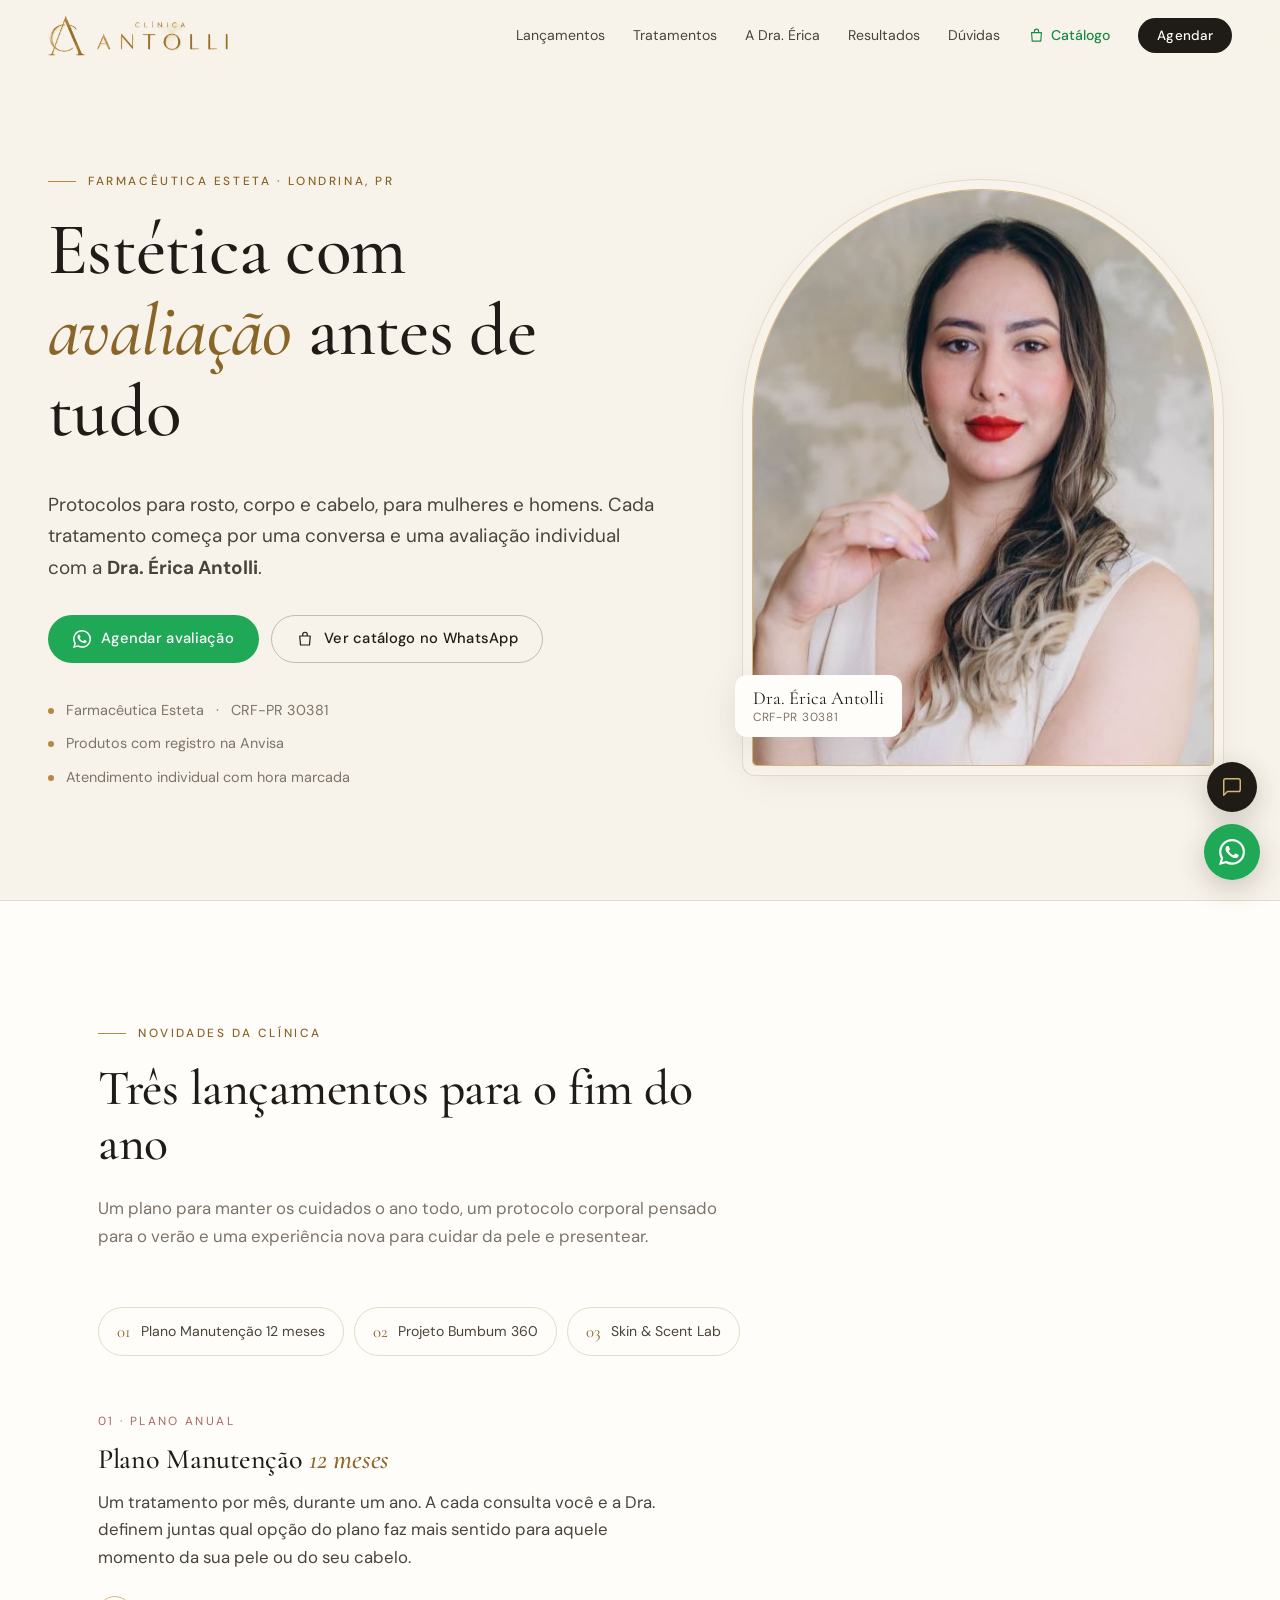
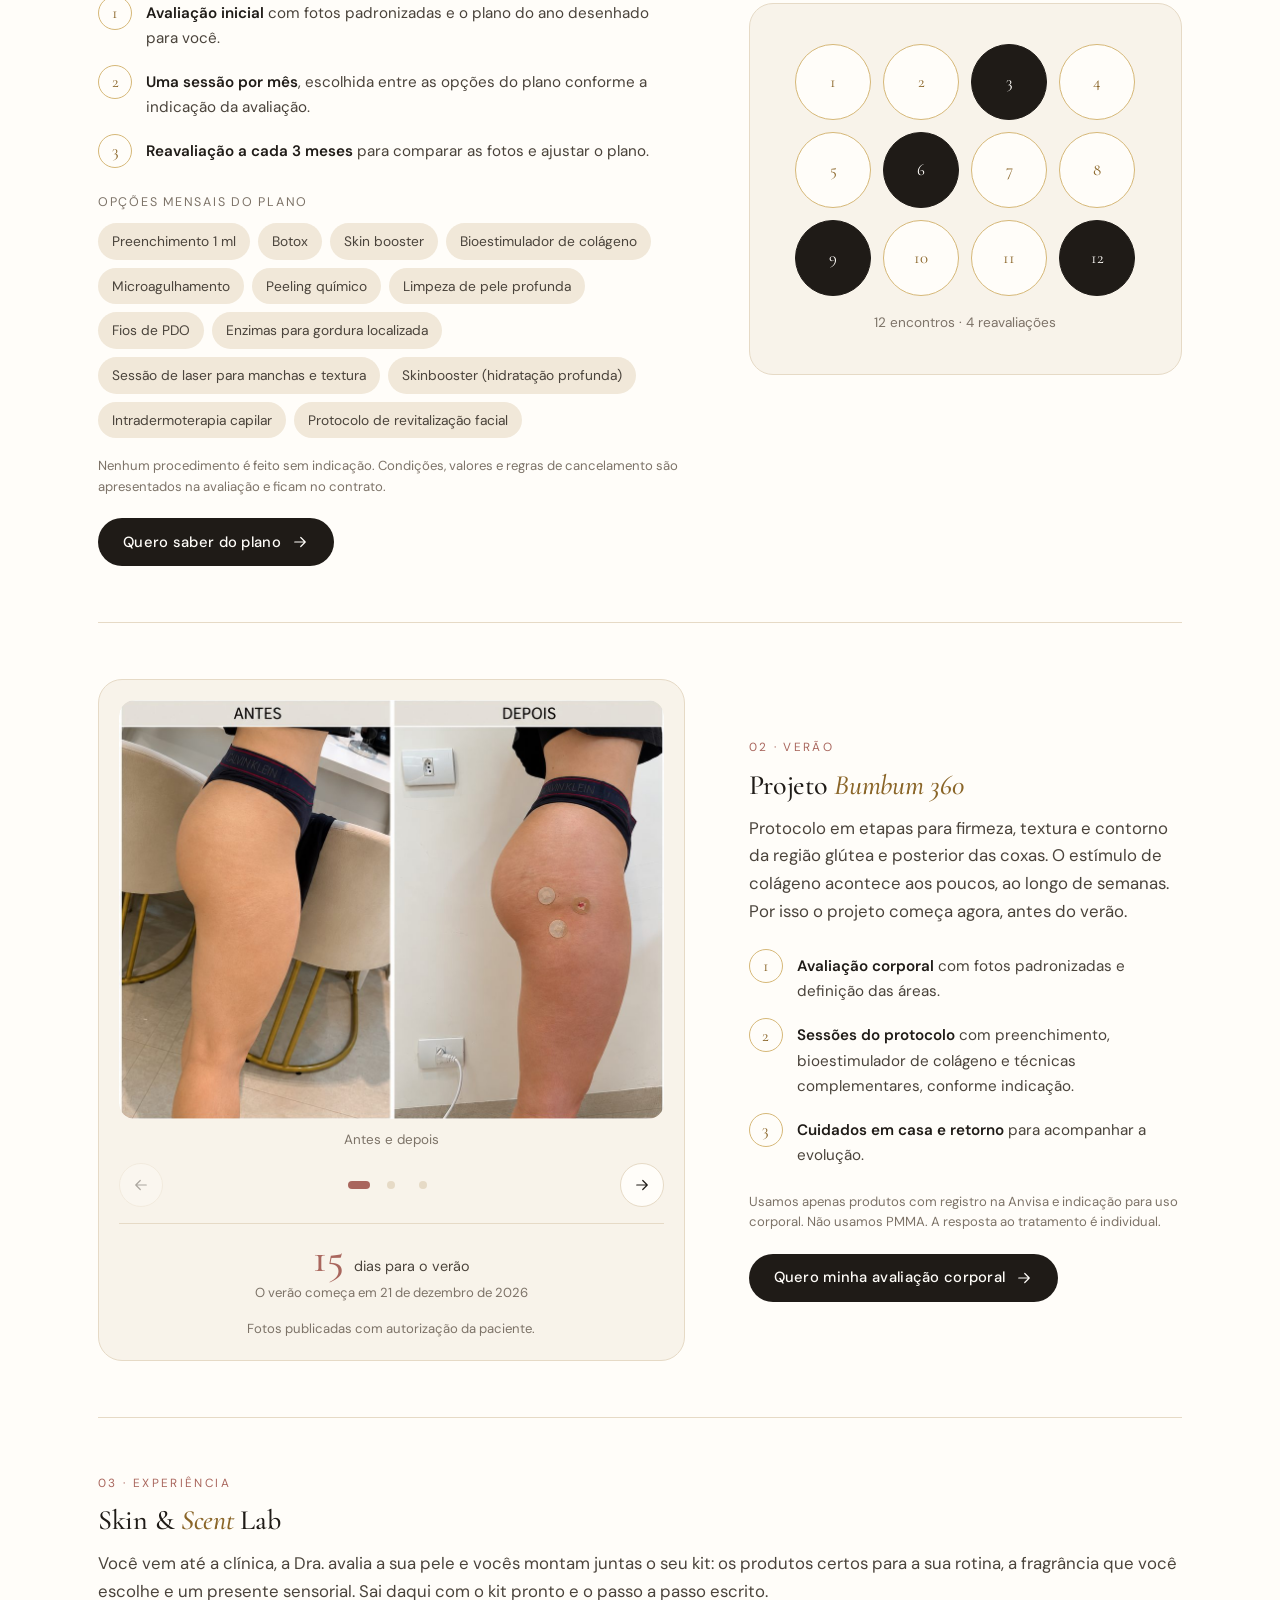
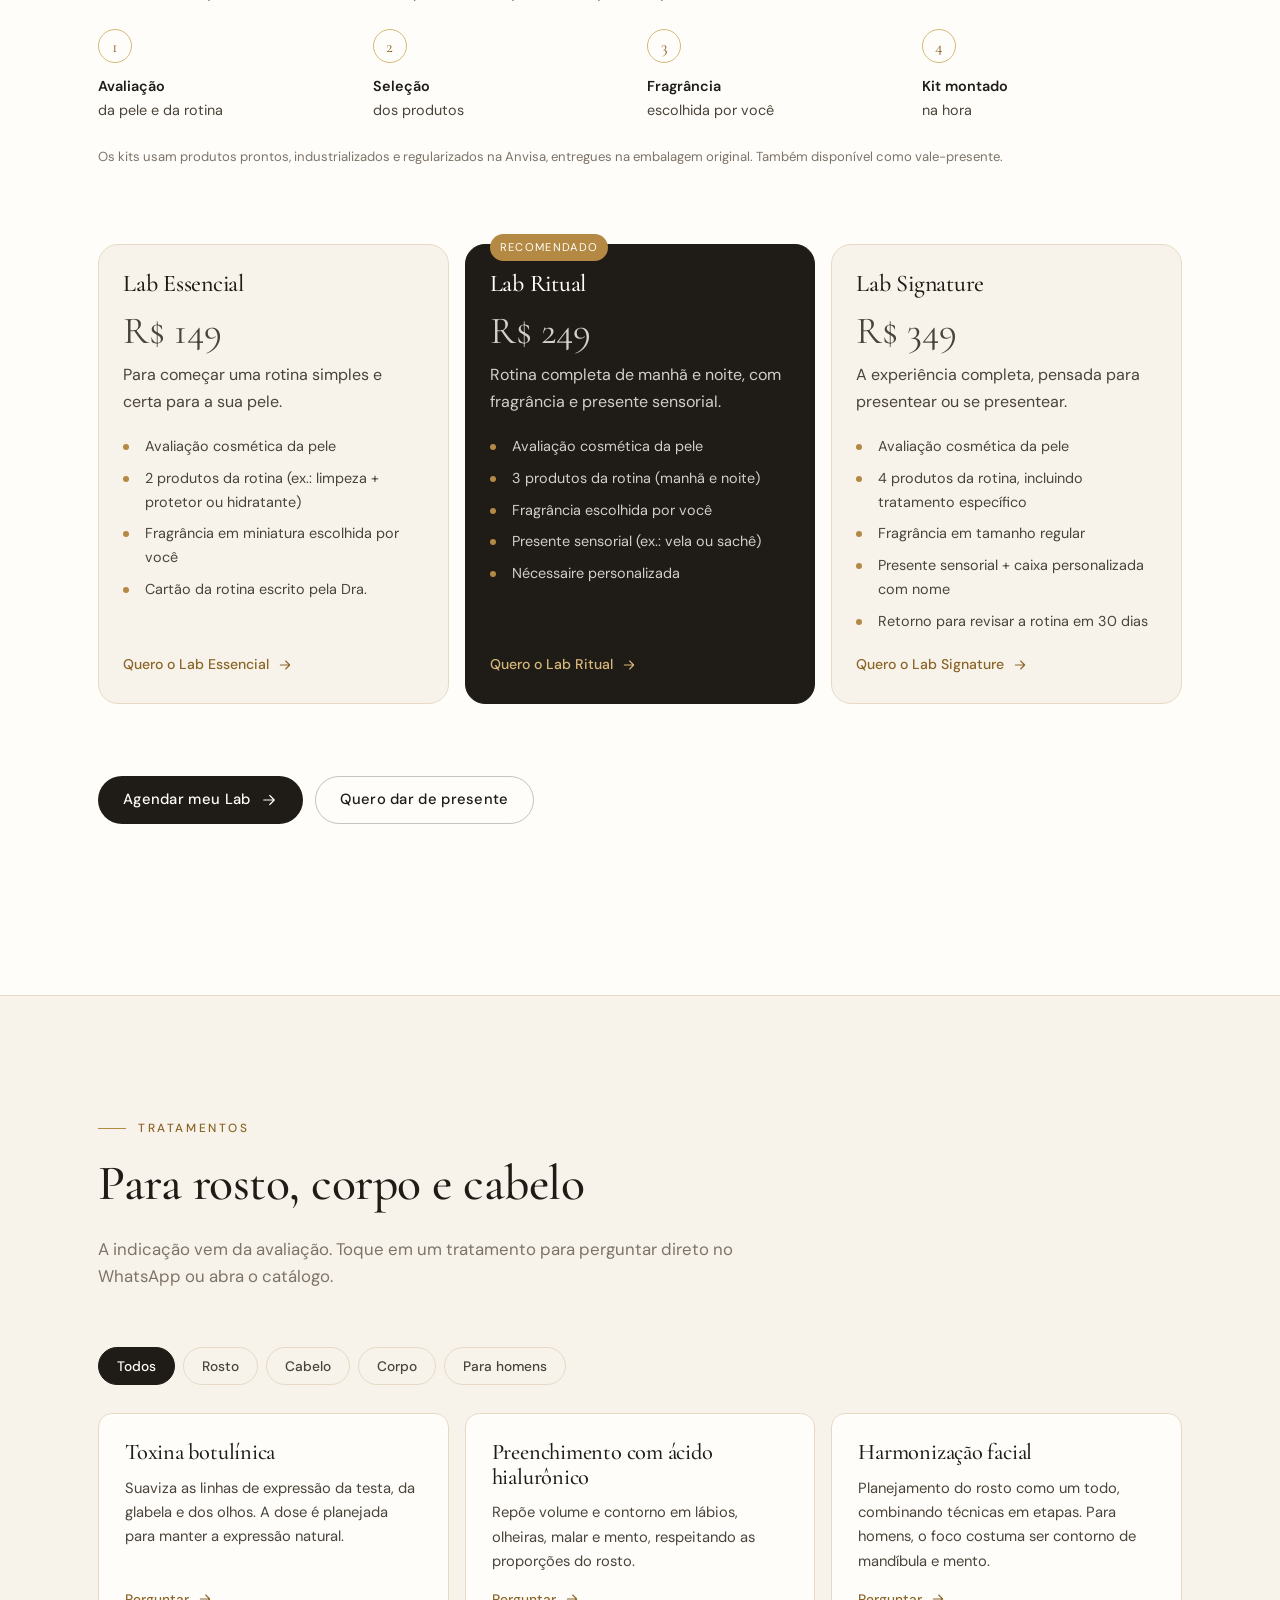
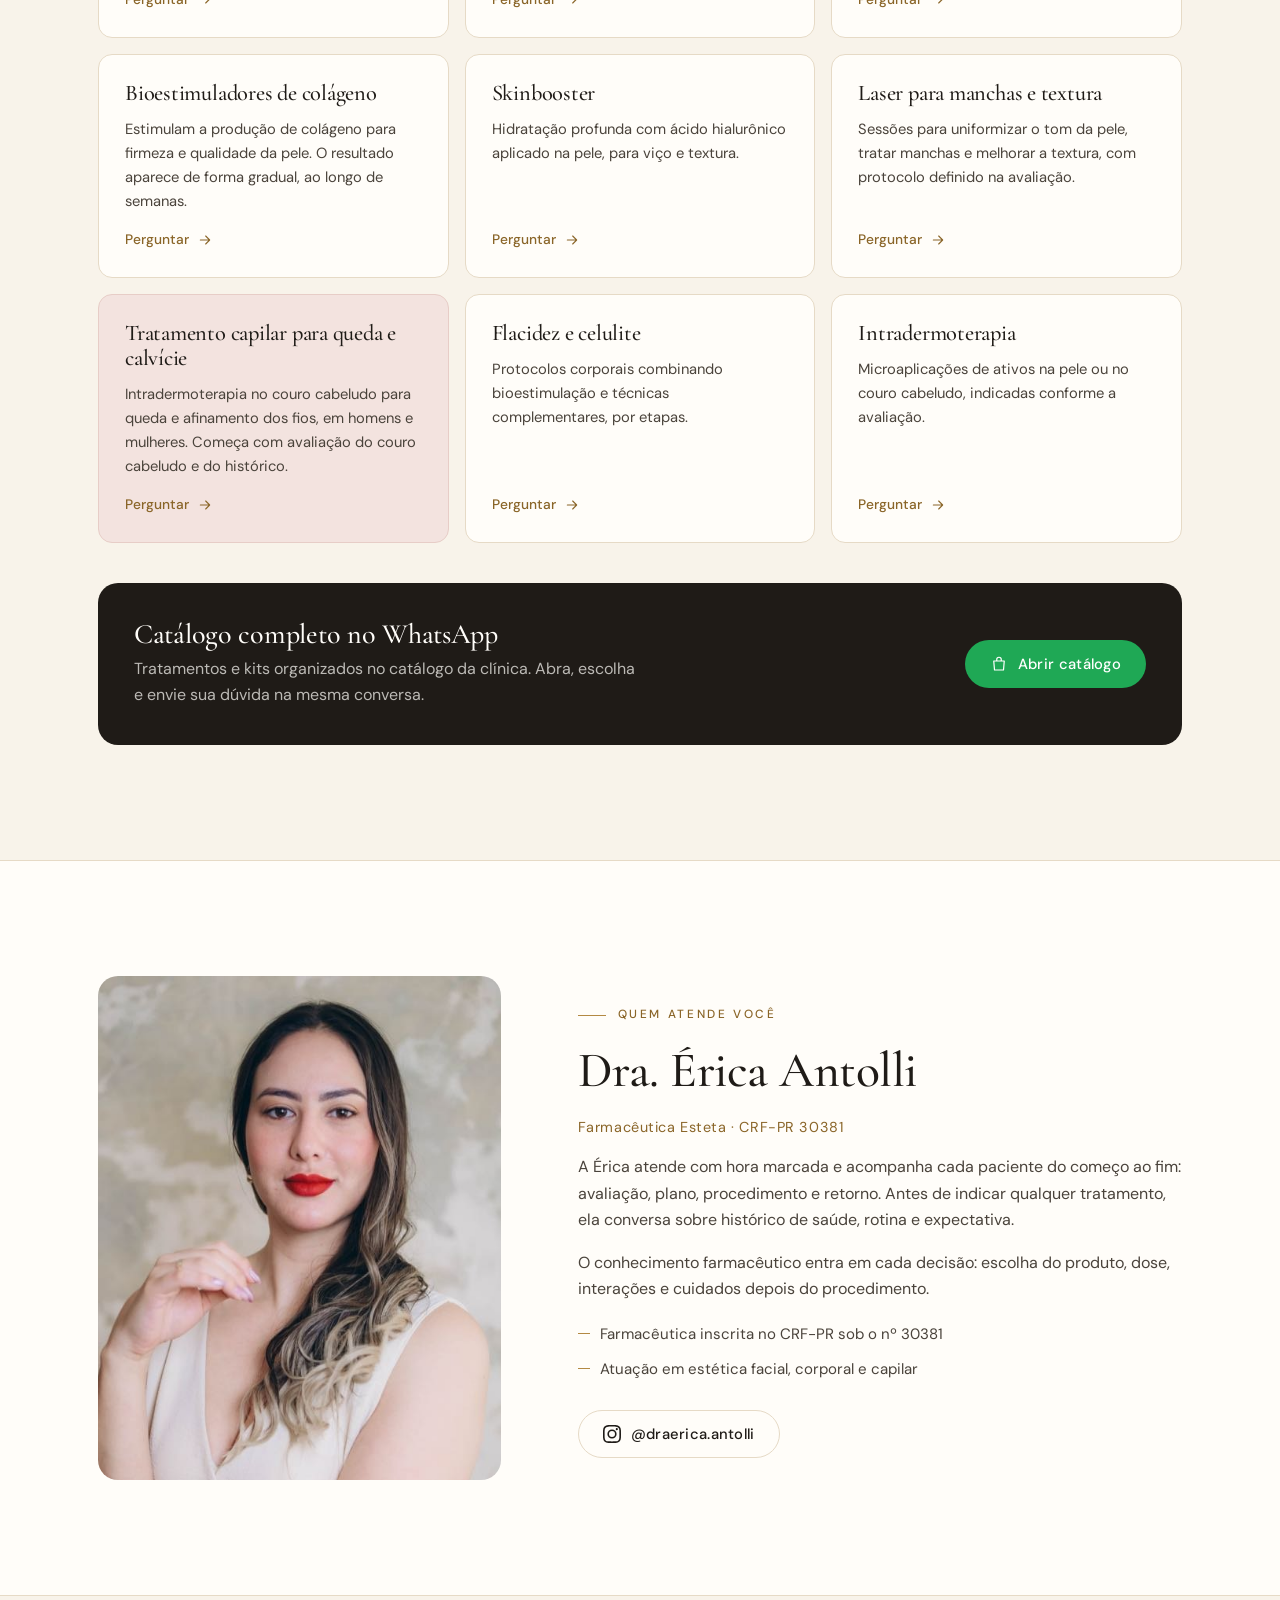
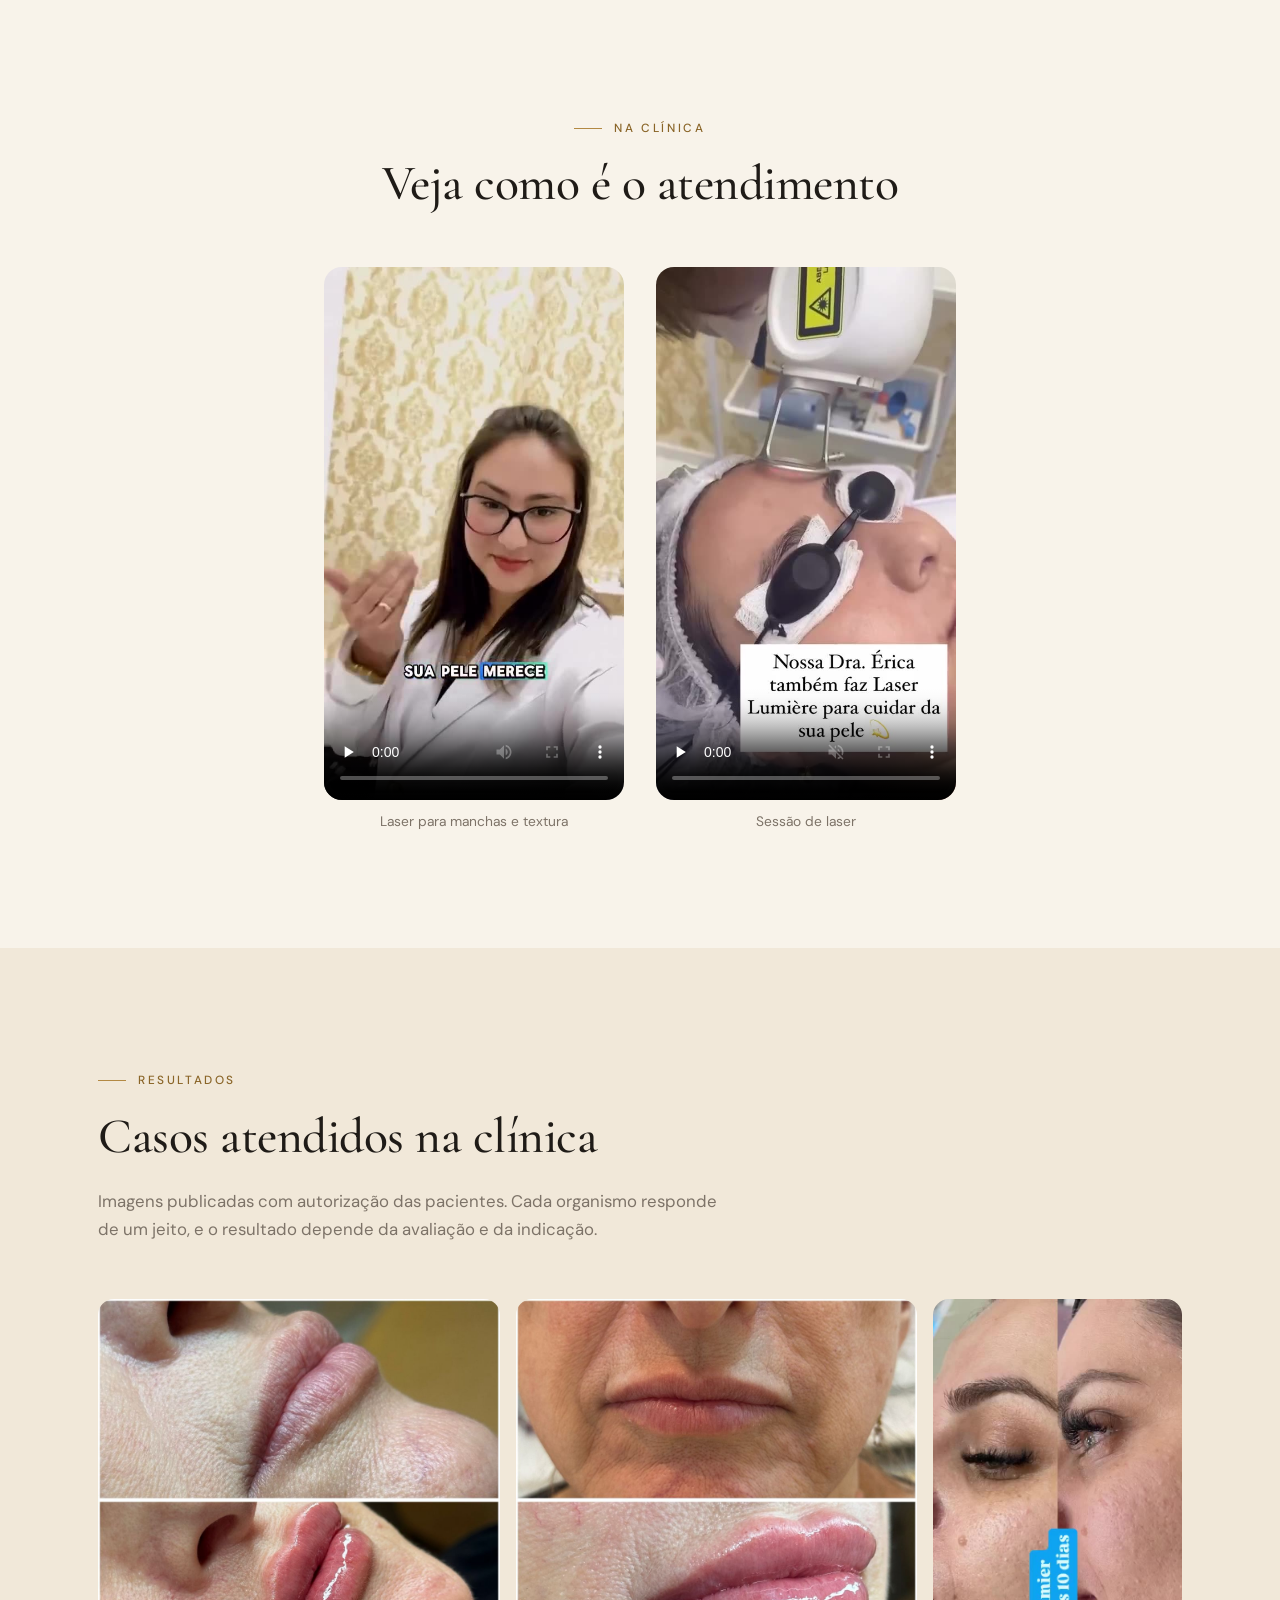
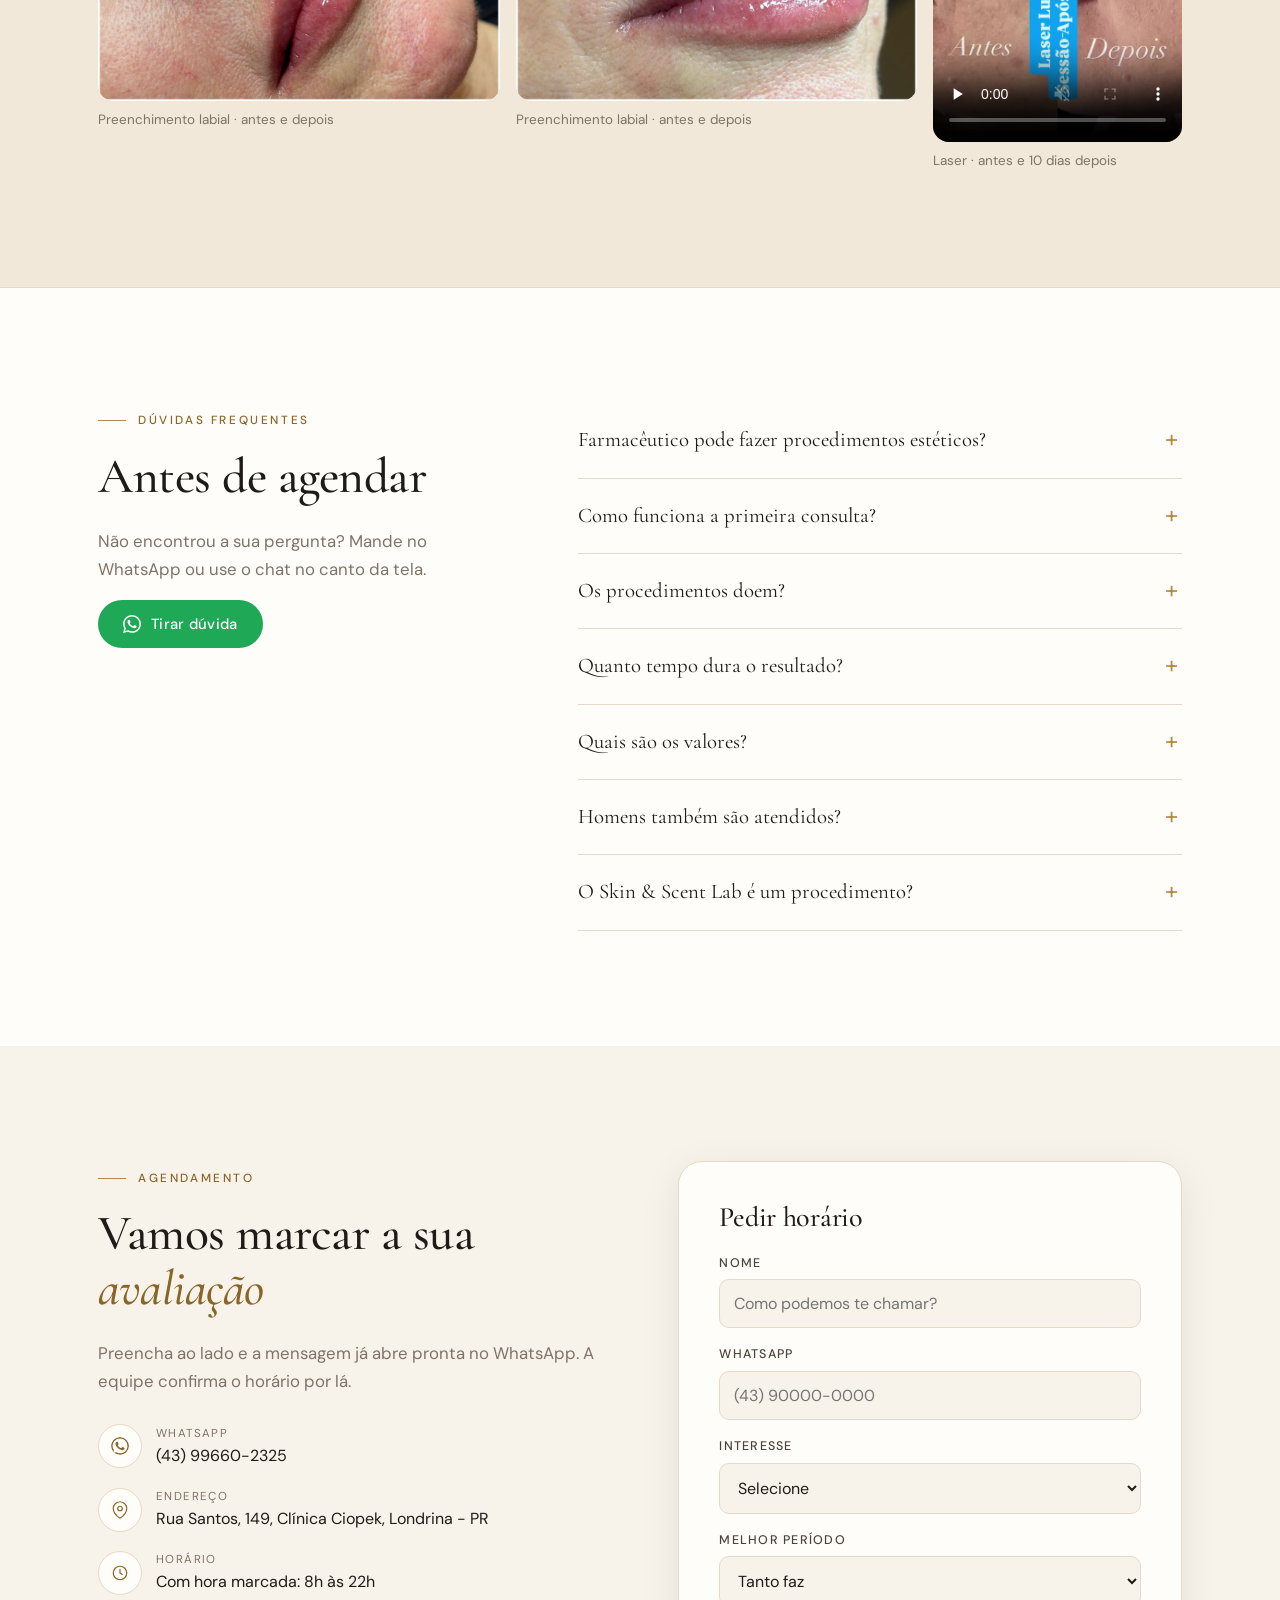
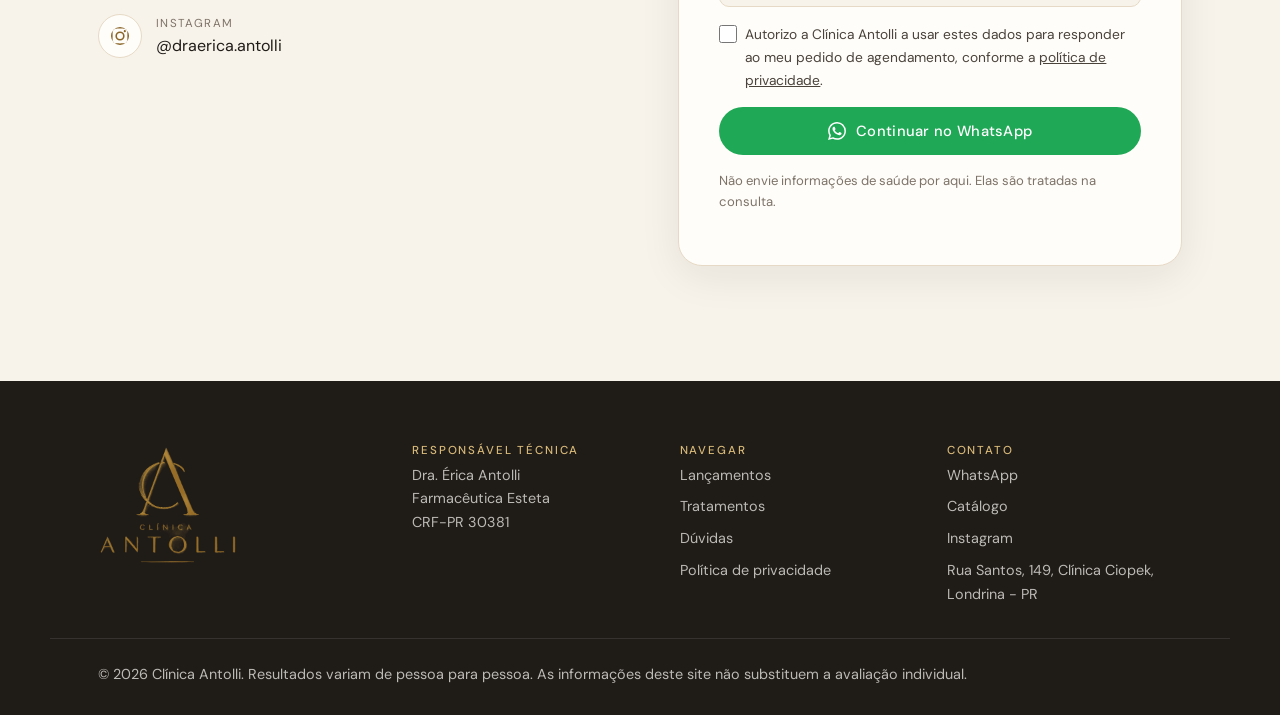
==== commit 6beed7e7: "alteracoes projeto bumbum e protocolos" ====
--- a/public/index.html
+++ b/public/index.html
@@ -103,7 +103,17 @@
         </ol>
         <div class="chips-list">
           <p class="chips-list__title">Opções mensais do plano</p>
-          <ul id="planoOpcoes"></ul>
+          <ul id="planoOpcoes">
+            <li class="chips-list__item">Preenchimento 1 ml</li>
+            <li class="chips-list__item">Botox</li>
+            <li class="chips-list__item">Skin booster</li>
+            <li class="chips-list__item">Bioestimulador de colágeno</li>
+            <li class="chips-list__item">Microagulhamento</li>
+            <li class="chips-list__item">Peeling químico</li>
+            <li class="chips-list__item">Limpeza de pele profunda</li>
+            <li class="chips-list__item">Fios de PDO</li>
+            <li class="chips-list__item">Enzimas para gordura localizada</li>
+          </ul>
         </div>
         <p class="fineprint">Nenhum procedimento é feito sem indicação. Condições, valores e regras de cancelamento são apresentados na avaliação e ficam no contrato.</p>
         <a href="#" class="btn btn--dark" data-wa="Olá! Vi no site o Plano Manutenção 12 meses e quero entender como funciona.">Quero saber do plano<svg><use href="#i-arrow"/></svg></a>
@@ -122,18 +132,45 @@
         <p class="launch__lead">Protocolo em etapas para firmeza, textura e contorno da região glútea e posterior das coxas. O estímulo de colágeno acontece aos poucos, ao longo de semanas. Por isso o projeto começa agora, antes do verão.</p>
         <ol class="steps">
           <li><strong>Avaliação corporal</strong> com fotos padronizadas e definição das áreas.</li>
-          <li><strong>Sessões do protocolo</strong> com bioestimulador de colágeno e técnicas complementares, conforme indicação.</li>
+          <li><strong>Sessões do protocolo</strong> com preenchimento, bioestimulador de colágeno e técnicas complementares, conforme indicação.</li>
           <li><strong>Cuidados em casa e retorno</strong> para acompanhar a evolução.</li>
         </ol>
         <p class="fineprint">Usamos apenas produtos com registro na Anvisa e indicação para uso corporal. Não usamos PMMA. A resposta ao tratamento é individual.</p>
         <a href="#" class="btn btn--dark" data-wa="Olá! Vi no site o Projeto Bumbum 360 e quero agendar a avaliação corporal.">Quero minha avaliação corporal<svg><use href="#i-arrow"/></svg></a>
       </div>
-      <div class="launch__visual launch__visual--ring" aria-hidden="true">
-        <div class="ring">
-          <svg viewBox="0 0 200 200"><circle cx="100" cy="100" r="88" class="ring__track"/><circle cx="100" cy="100" r="88" class="ring__bar" id="ringBar"/></svg>
-          <div class="ring__label"><strong id="diasVerao">--</strong><span>dias para o verão</span></div>
+      <div class="launch__visual launch__visual--gallery">
+        <div class="carousel" data-carousel role="region" aria-roledescription="carrossel" aria-label="Fotos do Projeto Bumbum 360">
+          <div class="carousel__track" tabindex="0">
+            <figure class="carousel__slide" aria-roledescription="slide" aria-label="1 de 3">
+              <div class="carousel__frame">
+                <img src="assets/img/resultados/bumbum-1.jpg" alt="Região glútea de perfil, antes (à esquerda) e depois (à direita) do protocolo" width="1100" height="849" loading="lazy">
+              </div>
+              <figcaption>Antes e depois</figcaption>
+            </figure>
+            <figure class="carousel__slide" aria-roledescription="slide" aria-label="2 de 3">
+              <div class="carousel__frame">
+                <img src="assets/img/resultados/bumbum-2.jpg" alt="Região glútea com os pontos de aplicação após a sessão" width="284" height="269" loading="lazy">
+              </div>
+              <figcaption>Pontos de aplicação após a sessão</figcaption>
+            </figure>
+            <figure class="carousel__slide" aria-roledescription="slide" aria-label="3 de 3">
+              <div class="carousel__frame">
+                <img src="assets/img/resultados/bumbum-3.jpg" alt="Aplicação do protocolo na região glútea, na clínica" width="262" height="280" loading="lazy">
+              </div>
+              <figcaption>Aplicação na clínica</figcaption>
+            </figure>
+          </div>
+          <div class="carousel__controls">
+            <button type="button" class="carousel__btn carousel__btn--prev" data-carousel-prev aria-label="Foto anterior"><svg><use href="#i-arrow"/></svg></button>
+            <div class="carousel__dots"></div>
+            <button type="button" class="carousel__btn" data-carousel-next aria-label="Próxima foto"><svg><use href="#i-arrow"/></svg></button>
+          </div>
         </div>
-        <p class="ring__caption">O verão começa em <span id="dataVerao">21 de dezembro</span></p>
+        <div class="countdown">
+          <p class="countdown__count"><strong id="diasVerao">--</strong><span>dias para o verão</span></p>
+          <p class="countdown__caption">O verão começa em <span id="dataVerao">21 de dezembro</span></p>
+        </div>
+        <p class="fineprint">Fotos publicadas com autorização da paciente.</p>
       </div>
     </article>
 
--- a/public/assets/css/style.css
+++ b/public/assets/css/style.css
@@ -210,13 +210,39 @@
 .month.is-review { background: var(--ink); color: var(--paper); border-color: var(--ink); }
 .months__caption, .ring__caption { font-size: .85rem; color: var(--muted); margin: 0; text-align: center; }
 
-.ring { position: relative; width: min(100%, 260px); aspect-ratio: 1; }
-.ring svg { width: 100%; height: 100%; transform: rotate(-90deg); }
-.ring__track { fill: none; stroke: var(--line); stroke-width: 6; }
-.ring__bar { fill: none; stroke: var(--rose); stroke-width: 6; stroke-linecap: round; stroke-dasharray: 553; stroke-dashoffset: 553; transition: stroke-dashoffset 1.2s ease; }
-.ring__label { position: absolute; inset: 0; display: grid; place-content: center; text-align: center; }
-.ring__label strong { font-family: var(--serif); font-size: 4rem; font-weight: 500; line-height: 1; }
-.ring__label span { font-size: .82rem; color: var(--muted); letter-spacing: .08em; }
+/* Bumbum 360: carrossel de fotos e contagem até o verão */
+.launch__visual--gallery { place-items: stretch; gap: 16px; padding: clamp(14px, 2.4vw, 20px); min-width: 0; }
+.carousel { display: grid; gap: 12px; min-width: 0; }
+.carousel__track {
+  display: flex; overflow-x: auto; overscroll-behavior-x: contain;
+  scroll-snap-type: x mandatory; border-radius: 16px; scrollbar-width: none;
+}
+.carousel__track::-webkit-scrollbar { display: none; }
+.carousel__track:focus-visible { outline: 2px solid var(--gold); outline-offset: 3px; }
+.carousel__slide { flex: 0 0 100%; margin: 0; scroll-snap-align: start; display: grid; gap: 10px; }
+.carousel__frame { position: relative; aspect-ratio: 13 / 10; max-width: 100%; border-radius: 16px; overflow: hidden; background: var(--cream-2); }
+.carousel__frame img { position: absolute; inset: 0; width: 100%; height: 100%; object-fit: cover; }
+.carousel__slide figcaption { font-size: .84rem; color: var(--muted); text-align: center; }
+.carousel__controls { display: flex; align-items: center; justify-content: space-between; gap: 12px; }
+.carousel__btn {
+  width: 44px; height: 44px; flex-shrink: 0; border-radius: 50%;
+  border: 1px solid var(--line); background: var(--paper); color: var(--ink);
+  display: grid; place-items: center; cursor: pointer; transition: border-color .2s, opacity .2s;
+}
+.carousel__btn:hover:not(:disabled) { border-color: var(--gold); }
+.carousel__btn:disabled { opacity: .35; cursor: default; }
+.carousel__btn svg { width: 18px; height: 18px; }
+.carousel__btn--prev svg { transform: rotate(180deg); }
+.carousel__dots { display: flex; gap: 4px; }
+.carousel__dot { width: 28px; height: 28px; padding: 0; border: 0; background: none; cursor: pointer; display: grid; place-items: center; }
+.carousel__dot::before { content: ""; width: 8px; height: 8px; border-radius: 4px; background: var(--line); transition: width .2s, background .2s; }
+.carousel__dot[aria-current="true"]::before { width: 22px; background: var(--rose); }
+.countdown { display: grid; gap: 2px; justify-items: center; text-align: center; padding-top: 14px; border-top: 1px solid var(--line); }
+.countdown__count { display: flex; align-items: baseline; gap: 10px; margin: 0; }
+.countdown__count strong { font-family: var(--serif); font-size: 2.6rem; font-weight: 500; line-height: 1; color: var(--rose); }
+.countdown__count span { font-size: .9rem; color: var(--ink-2); }
+.countdown__caption { font-size: .82rem; color: var(--muted); margin: 0; }
+.launch__visual--gallery .fineprint { margin: 0; text-align: center; }
 
 .launch--lab { grid-template-columns: 1fr; }
 .kits { display: grid; grid-template-columns: repeat(3, 1fr); gap: 16px; }
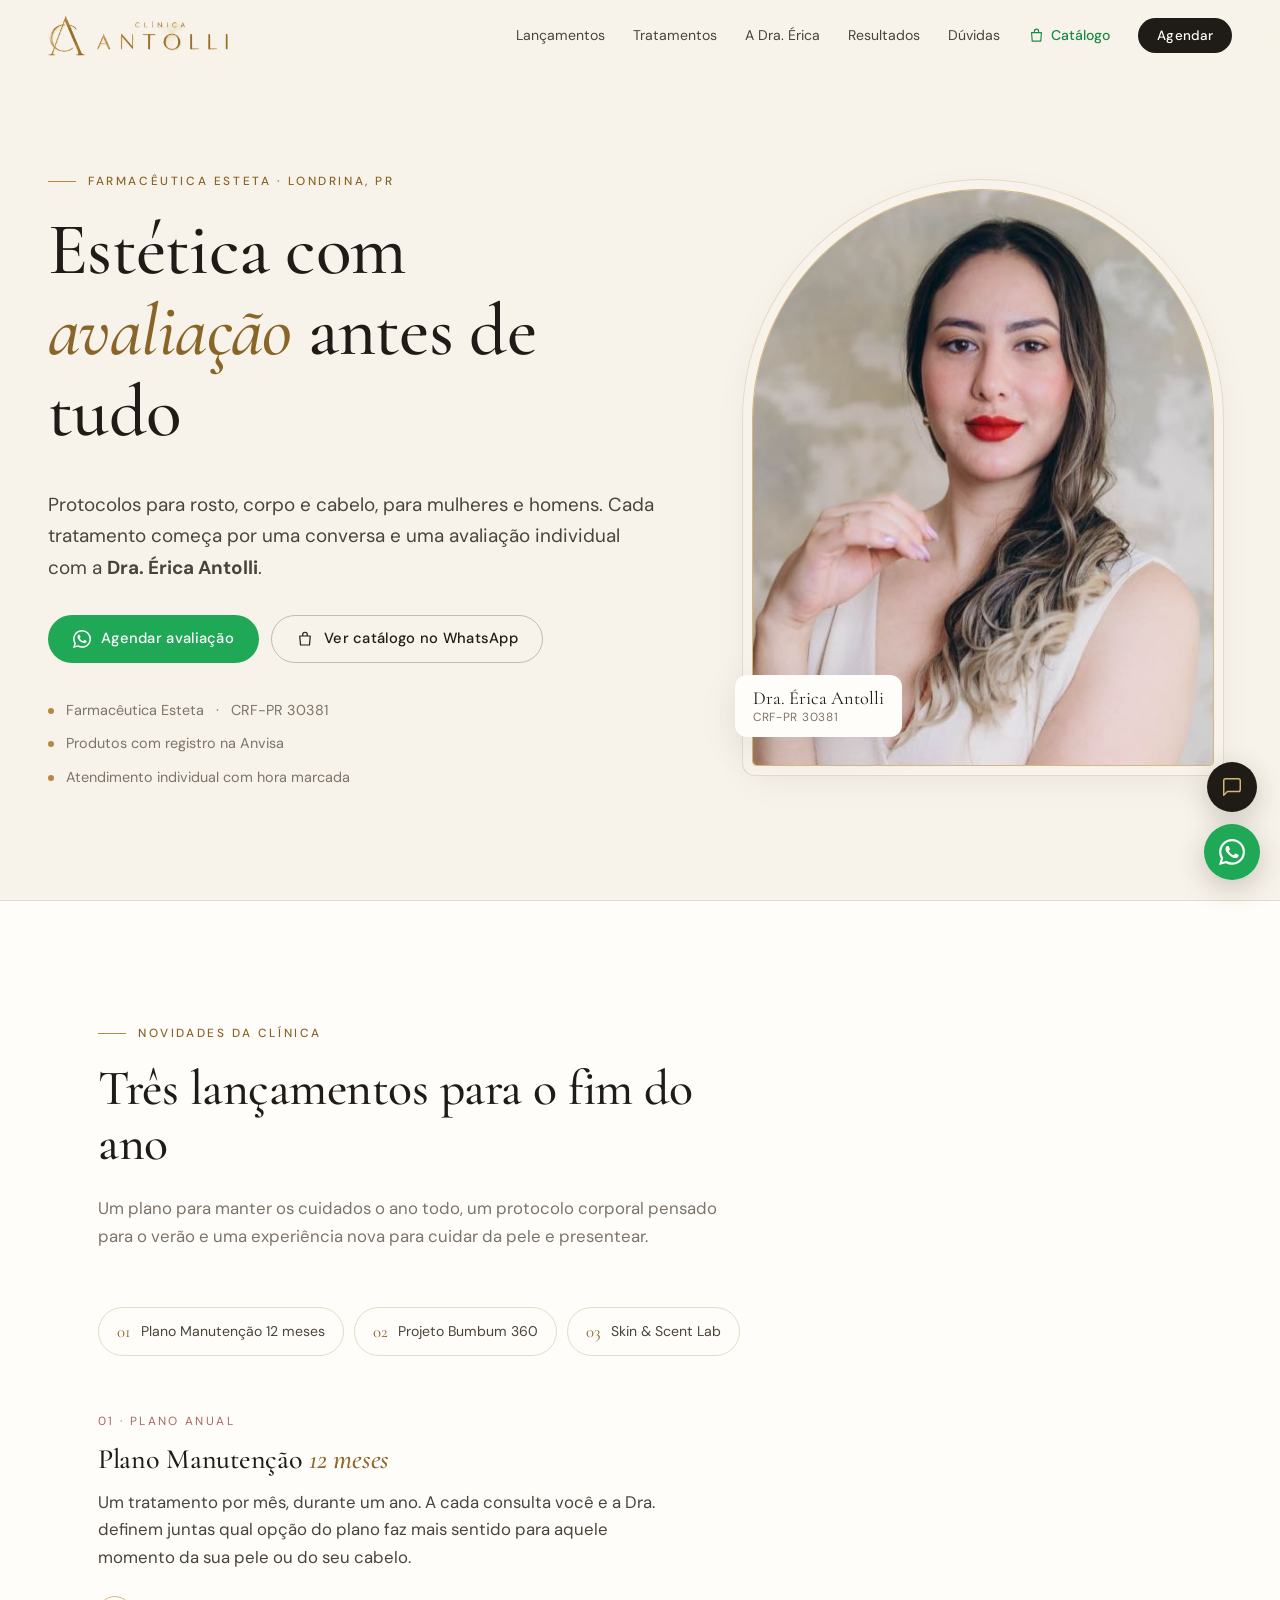
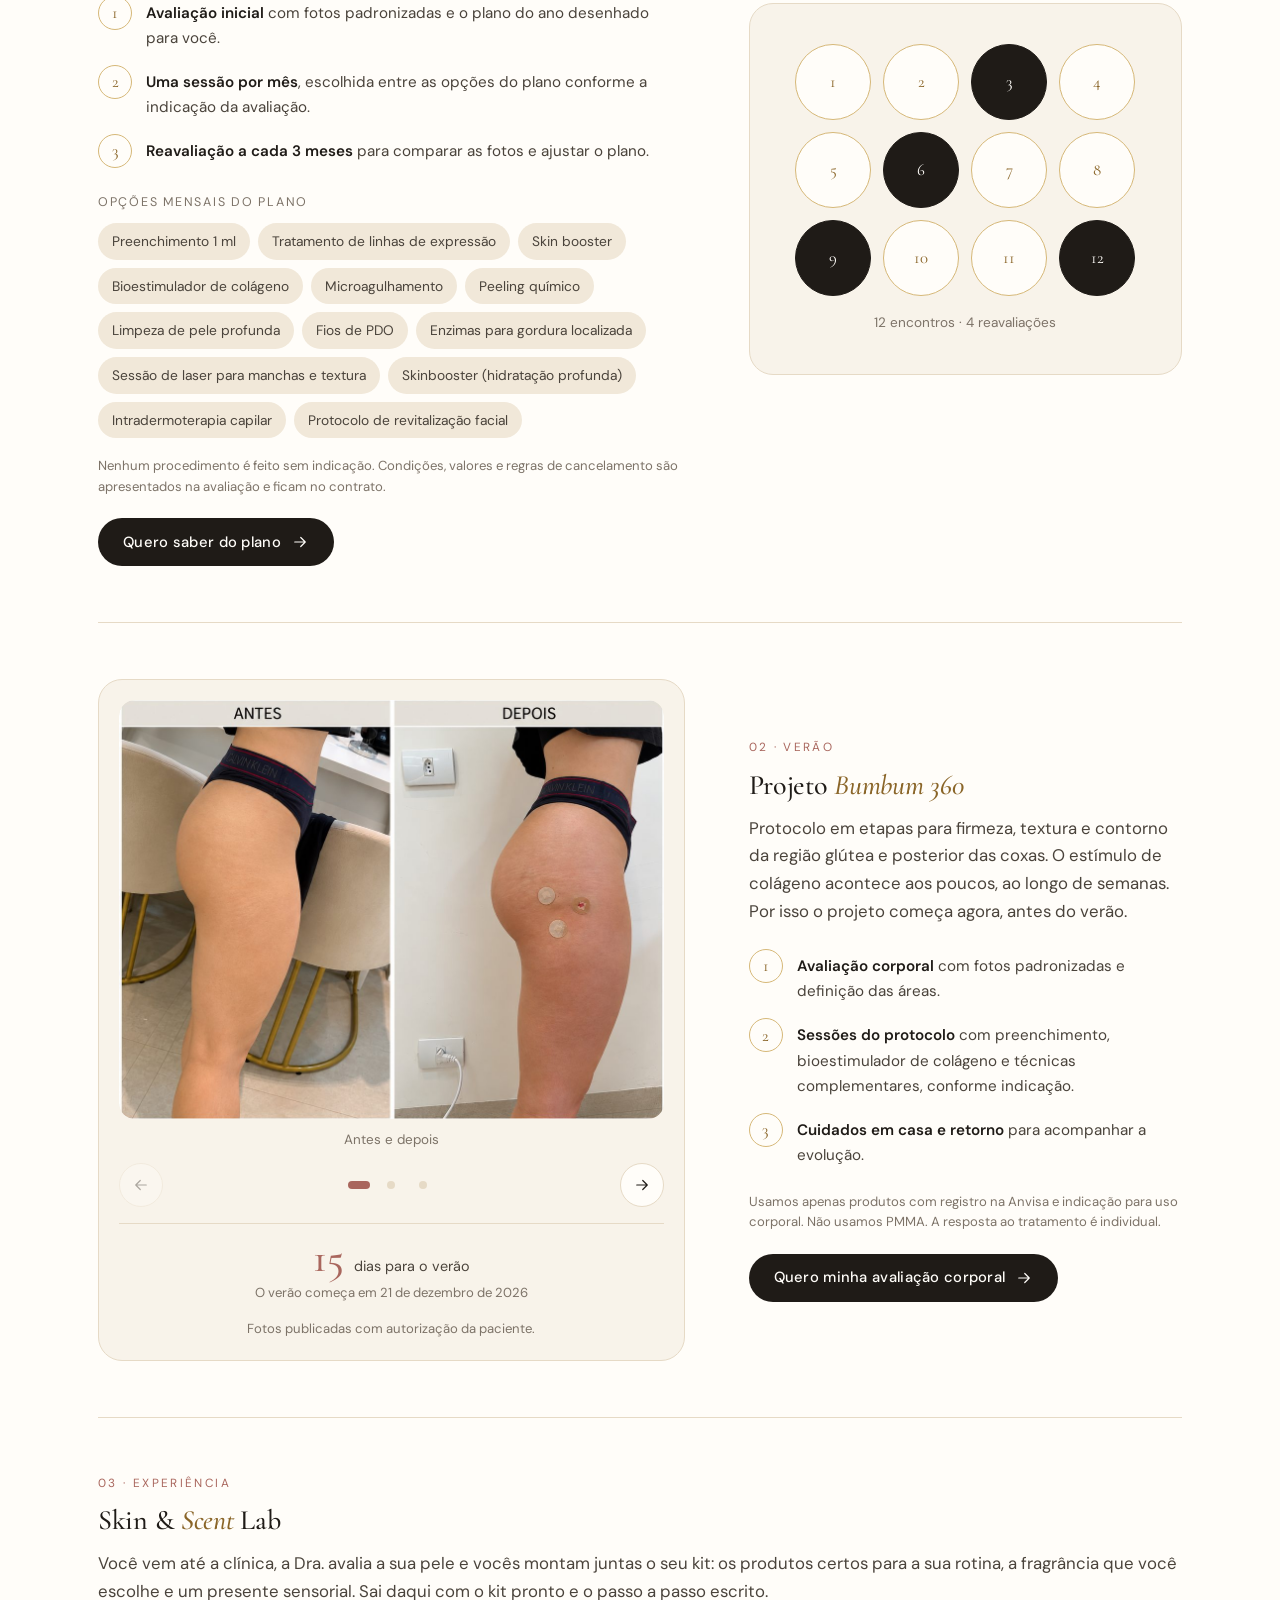
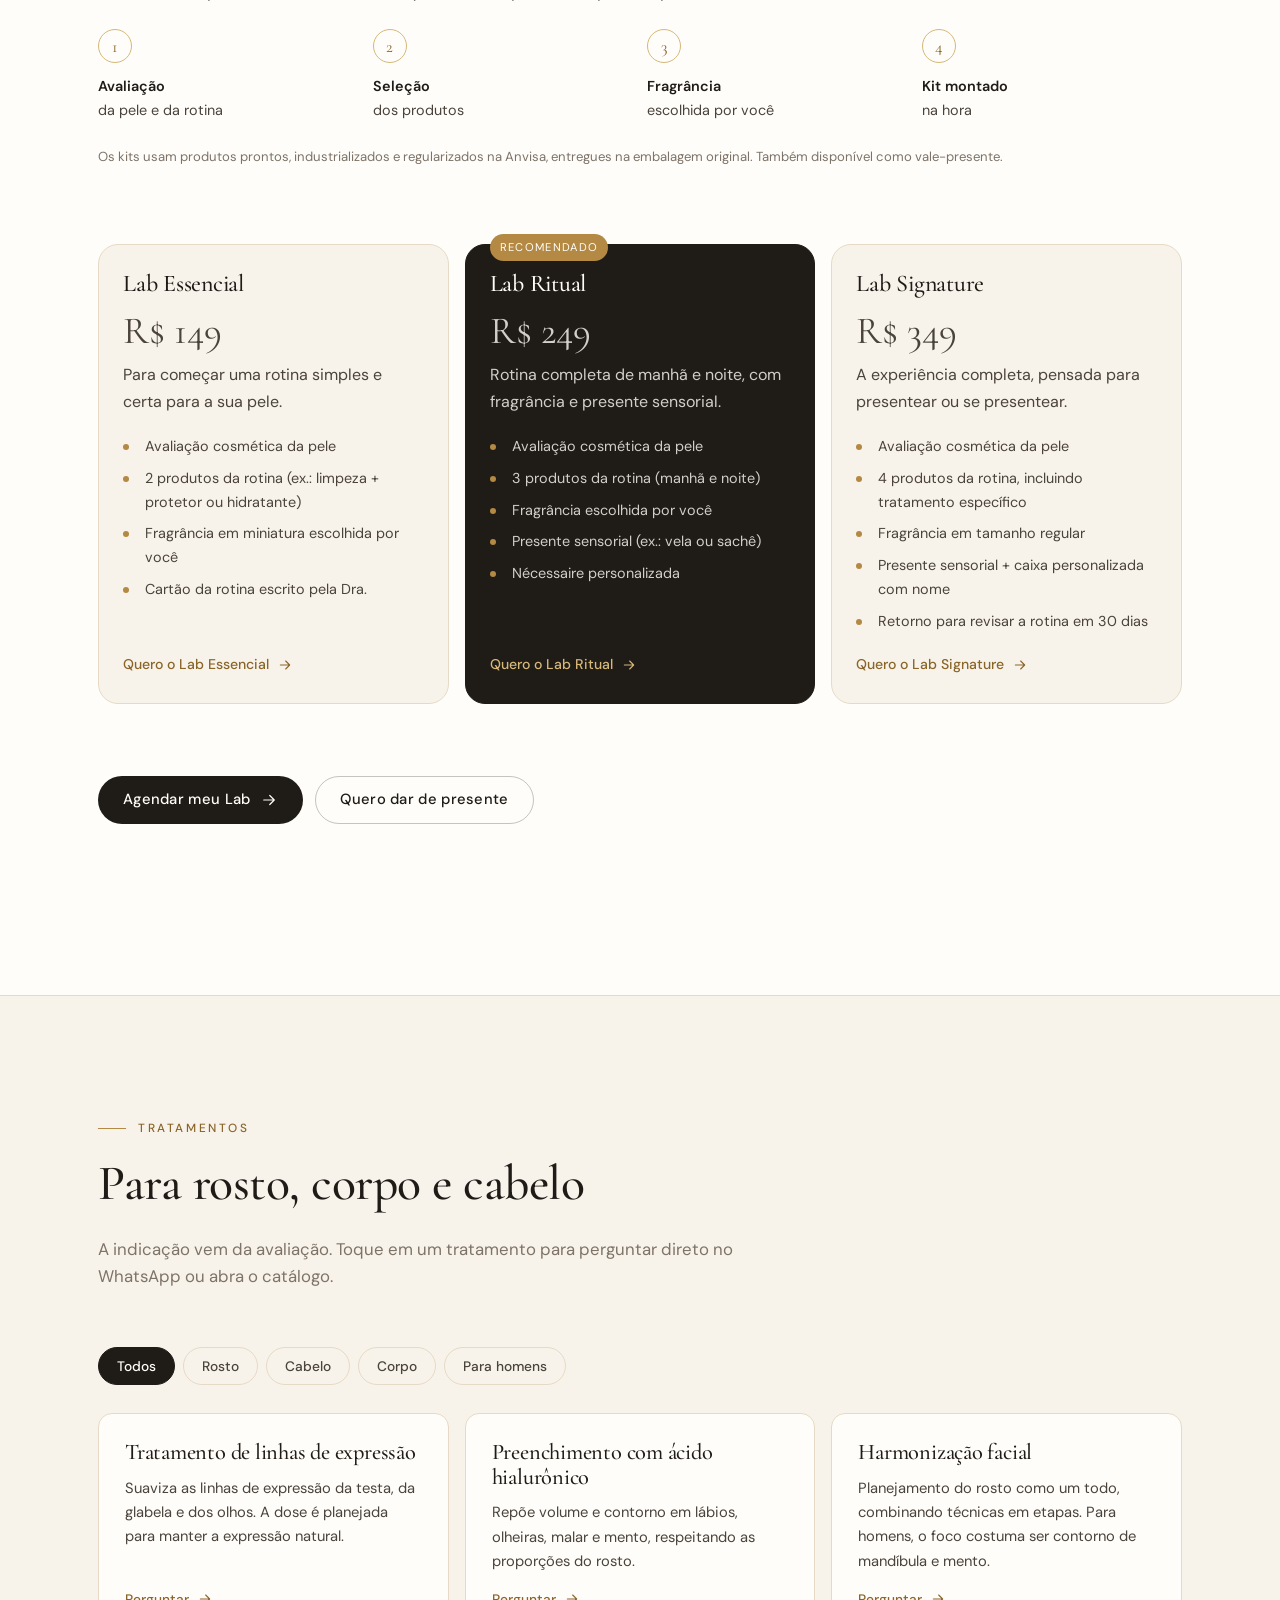
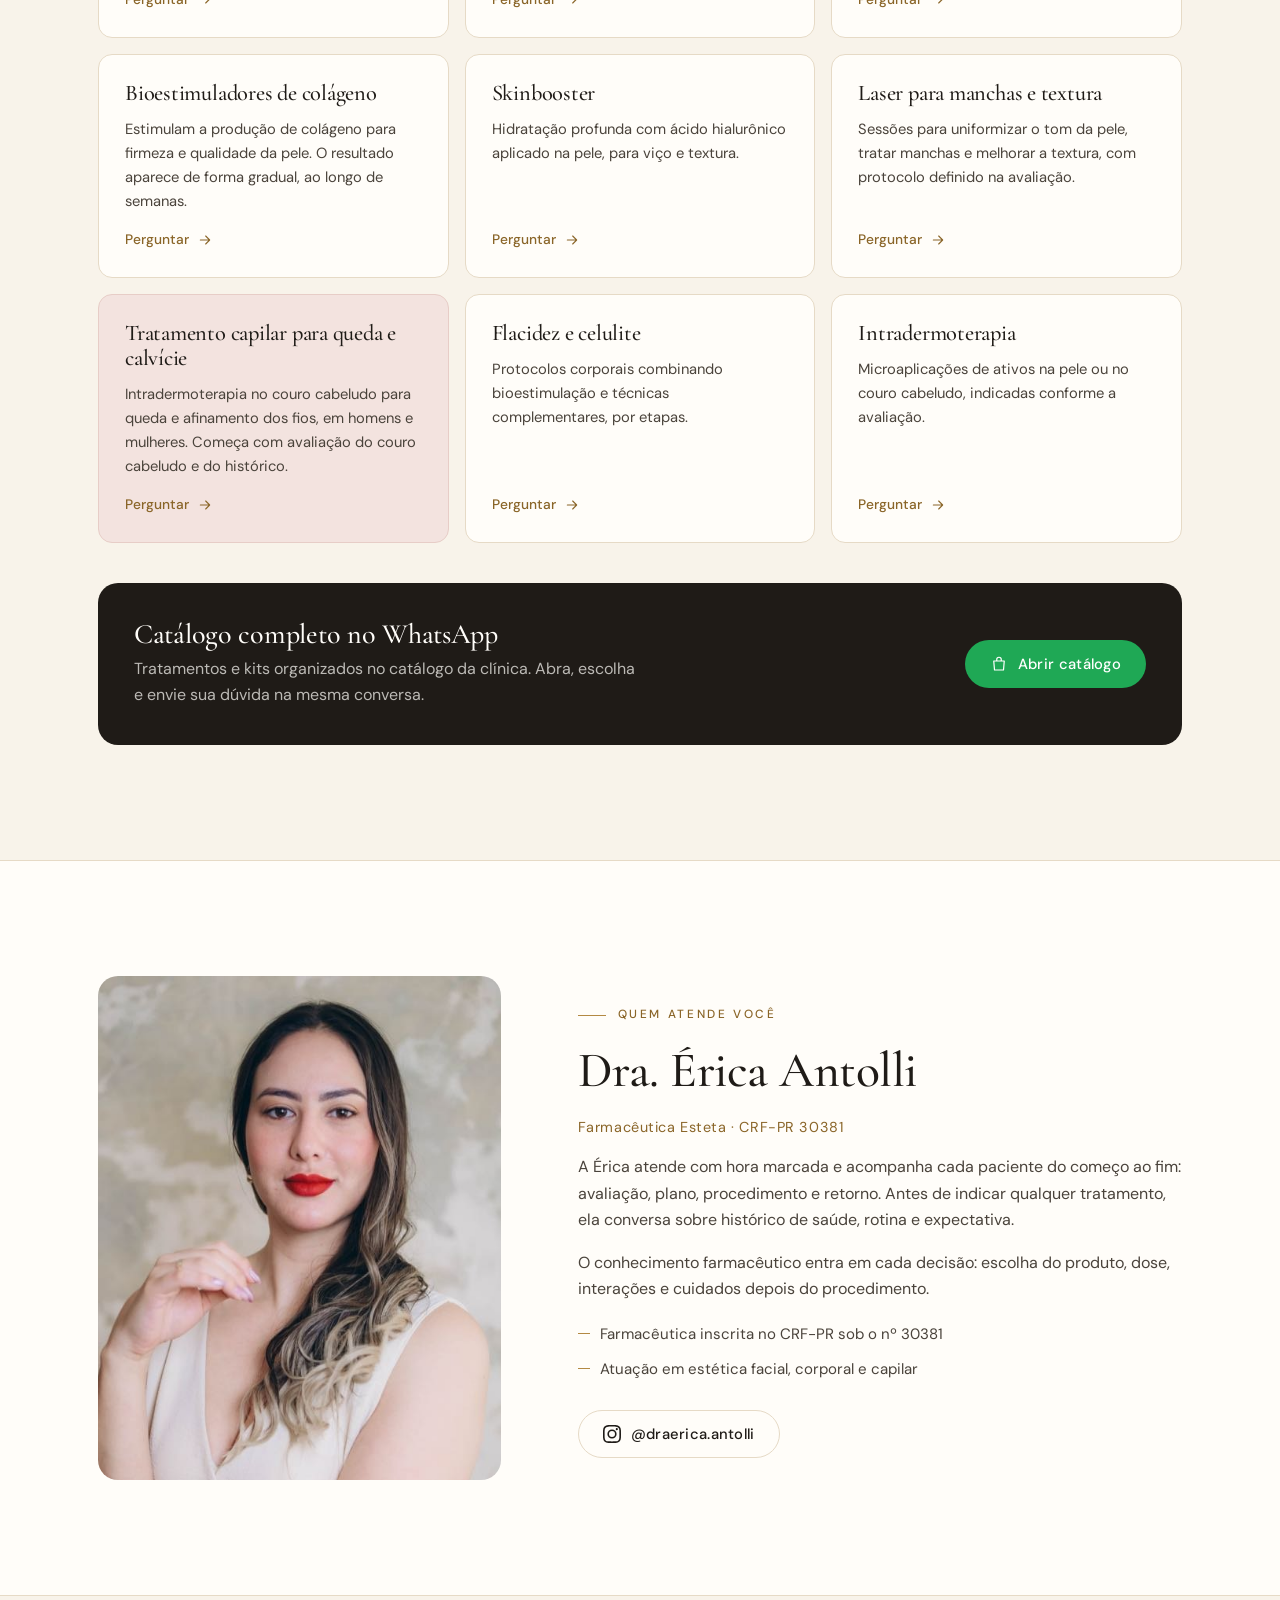
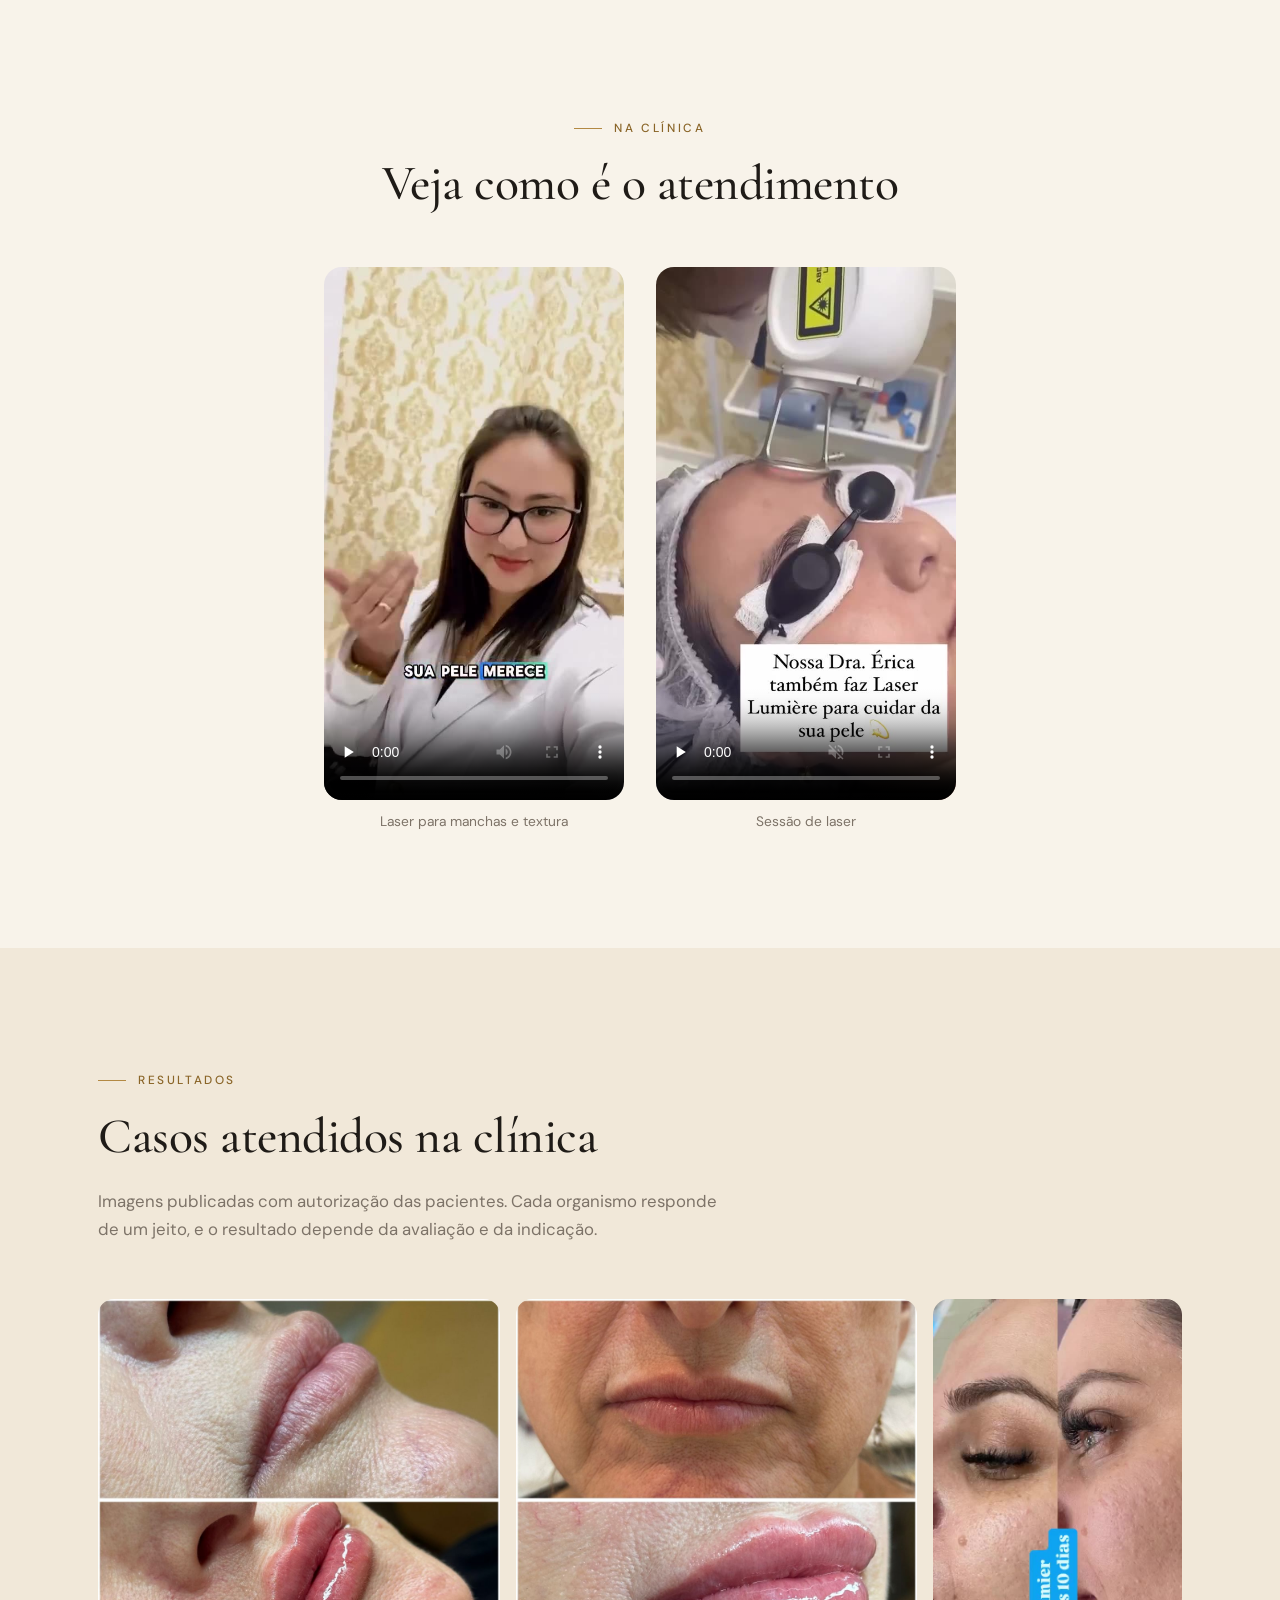
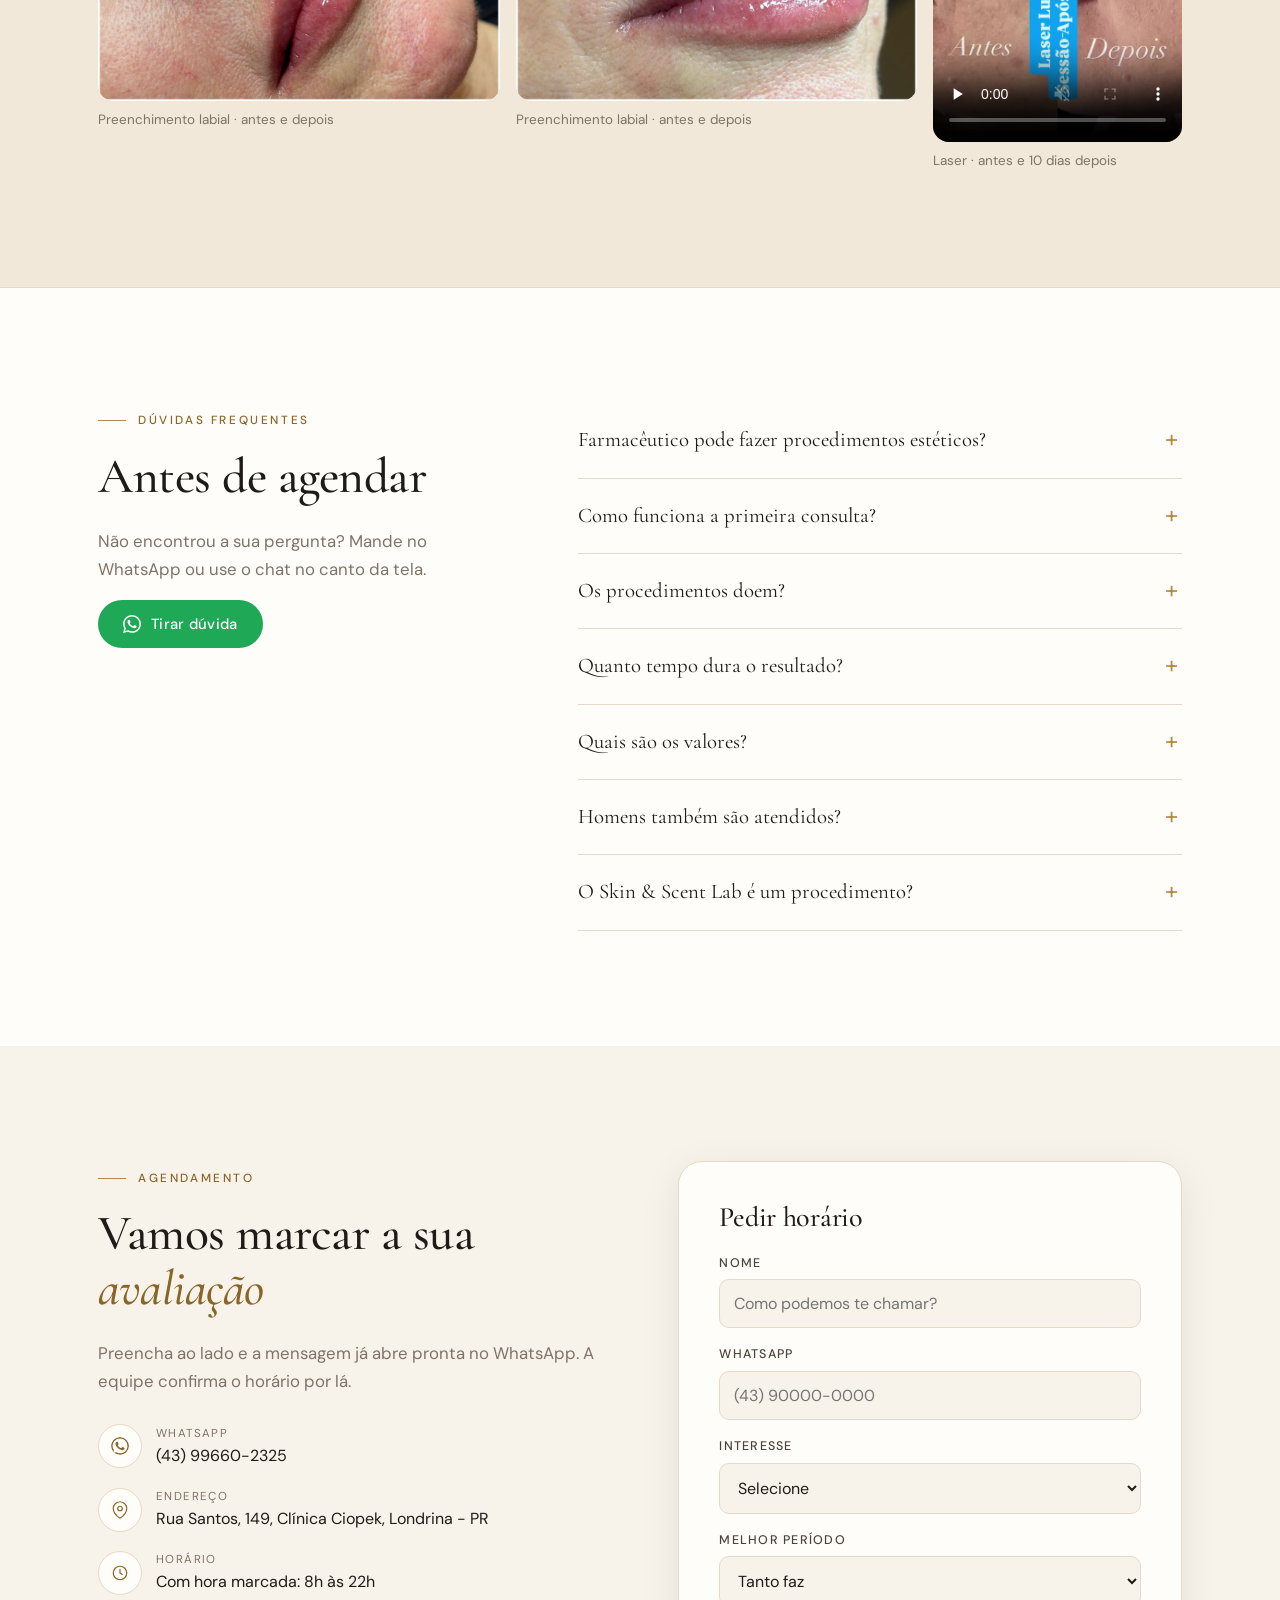
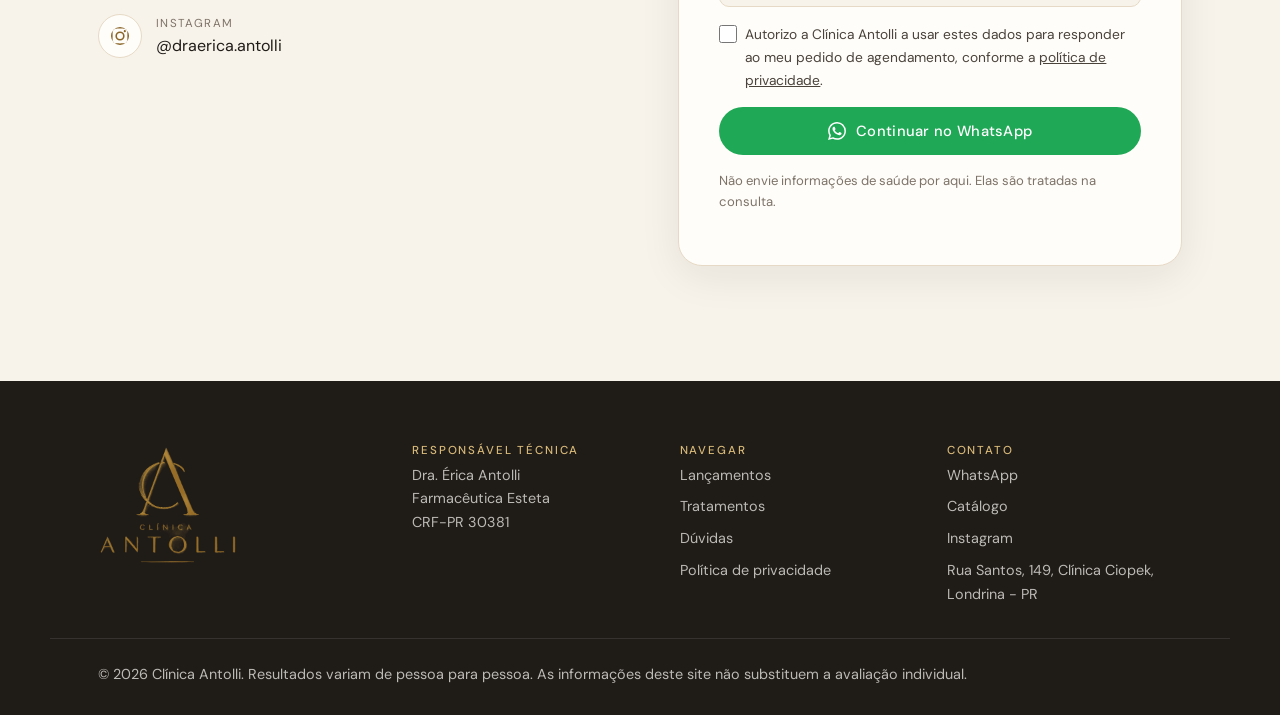
==== commit b1a603ba: "remocao botox" ====
--- a/public/index.html
+++ b/public/index.html
@@ -15,6 +15,13 @@
   <meta property="og:description" content="Estética facial, corporal e capilar com avaliação individual. Londrina-PR.">
   <meta property="og:image" content="assets/img/og.jpg">
   <link rel="stylesheet" href="assets/css/style.css">
+  
+<script async src="https://www.googletagmanager.com/gtm.js?id=GTM-PPKPNNBQ"></script>
+<script>
+  window.dataLayer = window.dataLayer || [];
+  function gtag(){dataLayer.push(arguments);}
+  gtag('js', new Date());
+</script>
 </head>
 <body>
 
@@ -105,7 +112,7 @@
           <p class="chips-list__title">Opções mensais do plano</p>
           <ul id="planoOpcoes">
             <li class="chips-list__item">Preenchimento 1 ml</li>
-            <li class="chips-list__item">Botox</li>
+            <li class="chips-list__item">Tratamento de linhas de expressão</li>
             <li class="chips-list__item">Skin booster</li>
             <li class="chips-list__item">Bioestimulador de colágeno</li>
             <li class="chips-list__item">Microagulhamento</li>
@@ -214,9 +221,9 @@
     </div>
     <div class="cards" id="treatmentCards">
       <article class="card" data-tags="rosto homens">
-        <h3>Toxina botulínica</h3>
+        <h3>Tratamento de linhas de expressão</h3>
         <p>Suaviza as linhas de expressão da testa, da glabela e dos olhos. A dose é planejada para manter a expressão natural.</p>
-        <a href="#" data-wa="Olá! Quero saber sobre toxina botulínica.">Perguntar<svg><use href="#i-arrow"/></svg></a>
+        <a href="#" data-wa="Olá! Quero saber sobre tratamento de linhas de expressão.">Perguntar<svg><use href="#i-arrow"/></svg></a>
       </article>
       <article class="card" data-tags="rosto">
         <h3>Preenchimento com ácido hialurônico</h3>
@@ -357,7 +364,7 @@
       </details>
       <details>
         <summary>Quanto tempo dura o resultado?</summary>
-        <p>Depende do procedimento, do produto e do organismo. A toxina botulínica costuma durar alguns meses; preenchedores e bioestimuladores, mais tempo. Na avaliação você recebe a estimativa para o seu caso.</p>
+        <p>Depende do procedimento, do produto e do organismo. O tratamento de linhas de expressão costuma durar alguns meses; preenchedores e bioestimuladores, mais tempo. Na avaliação você recebe a estimativa para o seu caso.</p>
       </details>
       <details>
         <summary>Quais são os valores?</summary>
@@ -365,7 +372,7 @@
       </details>
       <details>
         <summary>Homens também são atendidos?</summary>
-        <p>Sim. Há protocolos para tratamento capilar (queda e calvície), toxina botulínica com resultado discreto, contorno facial e cuidados com a pele.</p>
+        <p>Sim. Há protocolos para tratamento capilar (queda e calvície), tratamento de linhas de expressão com resultado discreto, contorno facial e cuidados com a pele.</p>
       </details>
       <details>
         <summary>O Skin &amp; Scent Lab é um procedimento?</summary>
@@ -400,7 +407,7 @@
           <option>Plano Manutenção 12 meses</option>
           <option>Projeto Bumbum 360</option>
           <option>Skin &amp; Scent Lab</option>
-          <option>Toxina botulínica</option>
+          <option>Tratamento de linhas de expressão</option>
           <option>Preenchimento</option>
           <option>Harmonização facial</option>
           <option>Bioestimulador de colágeno</option>
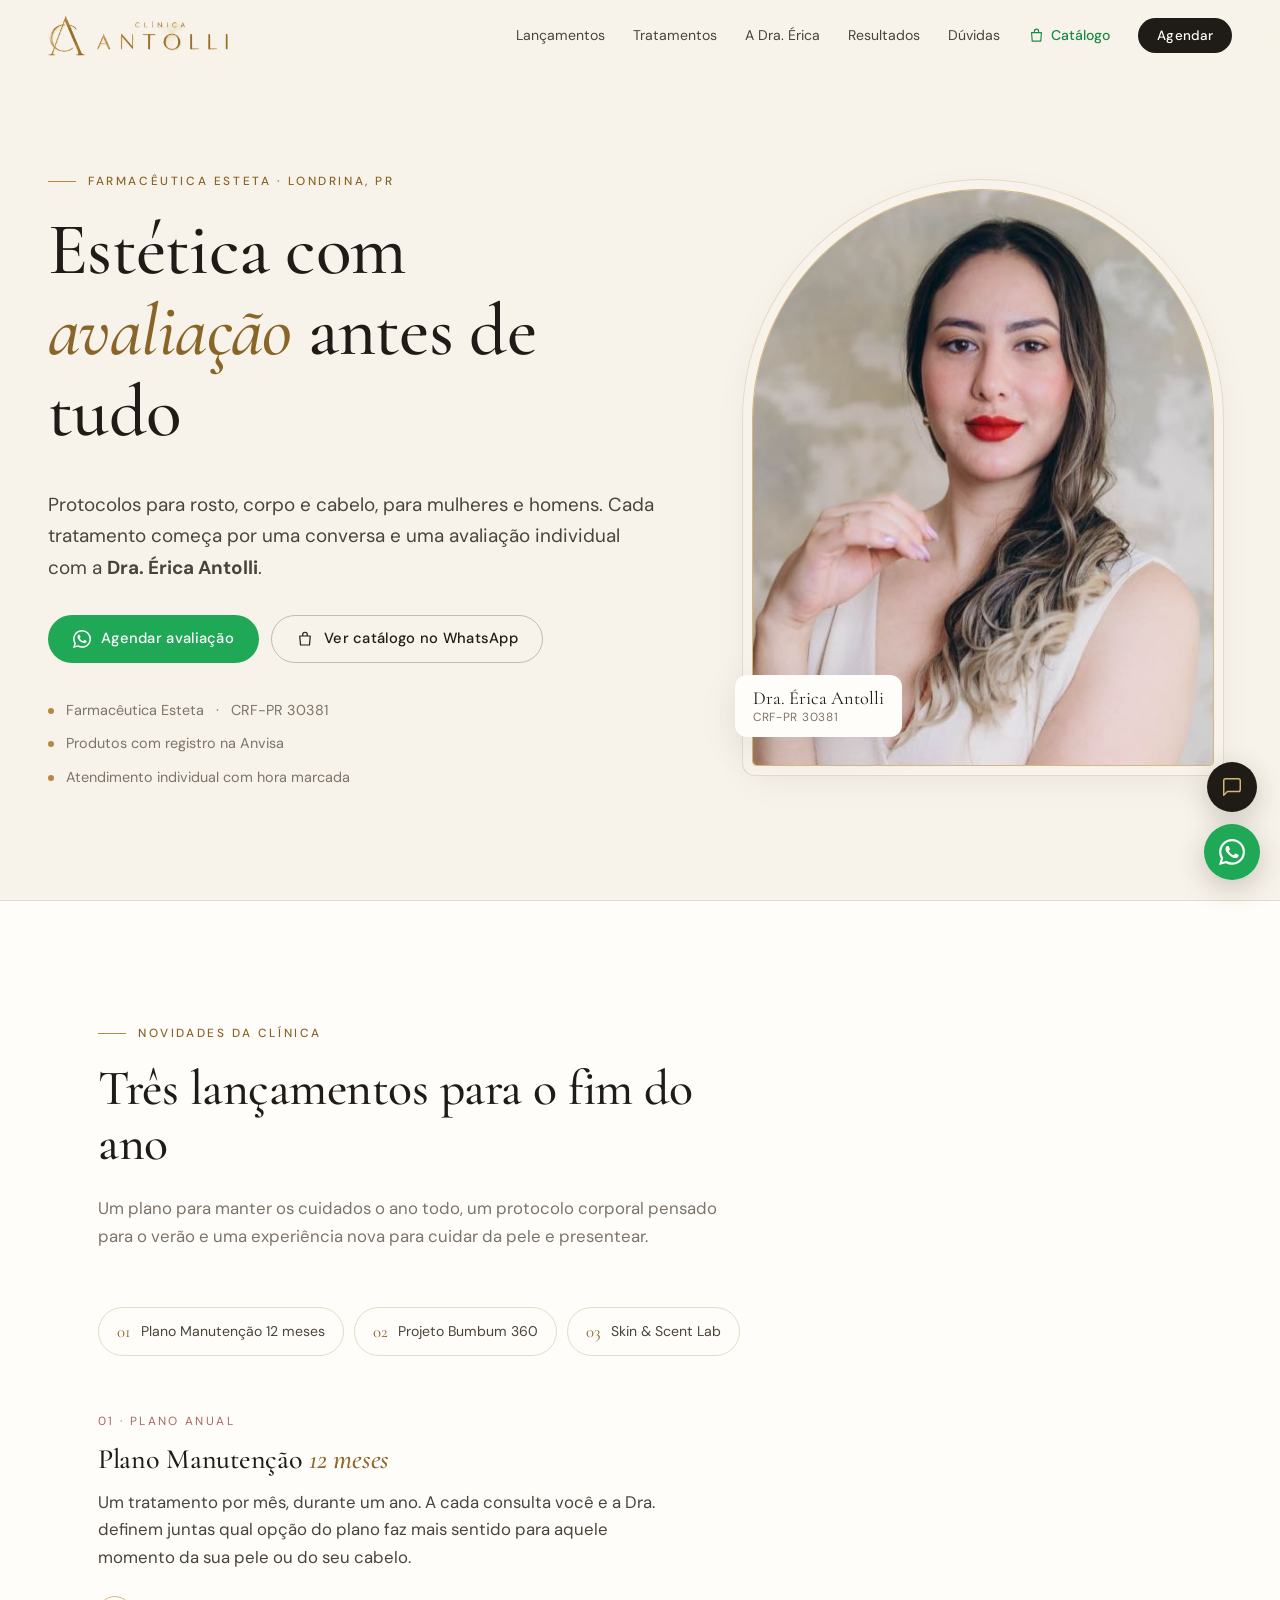
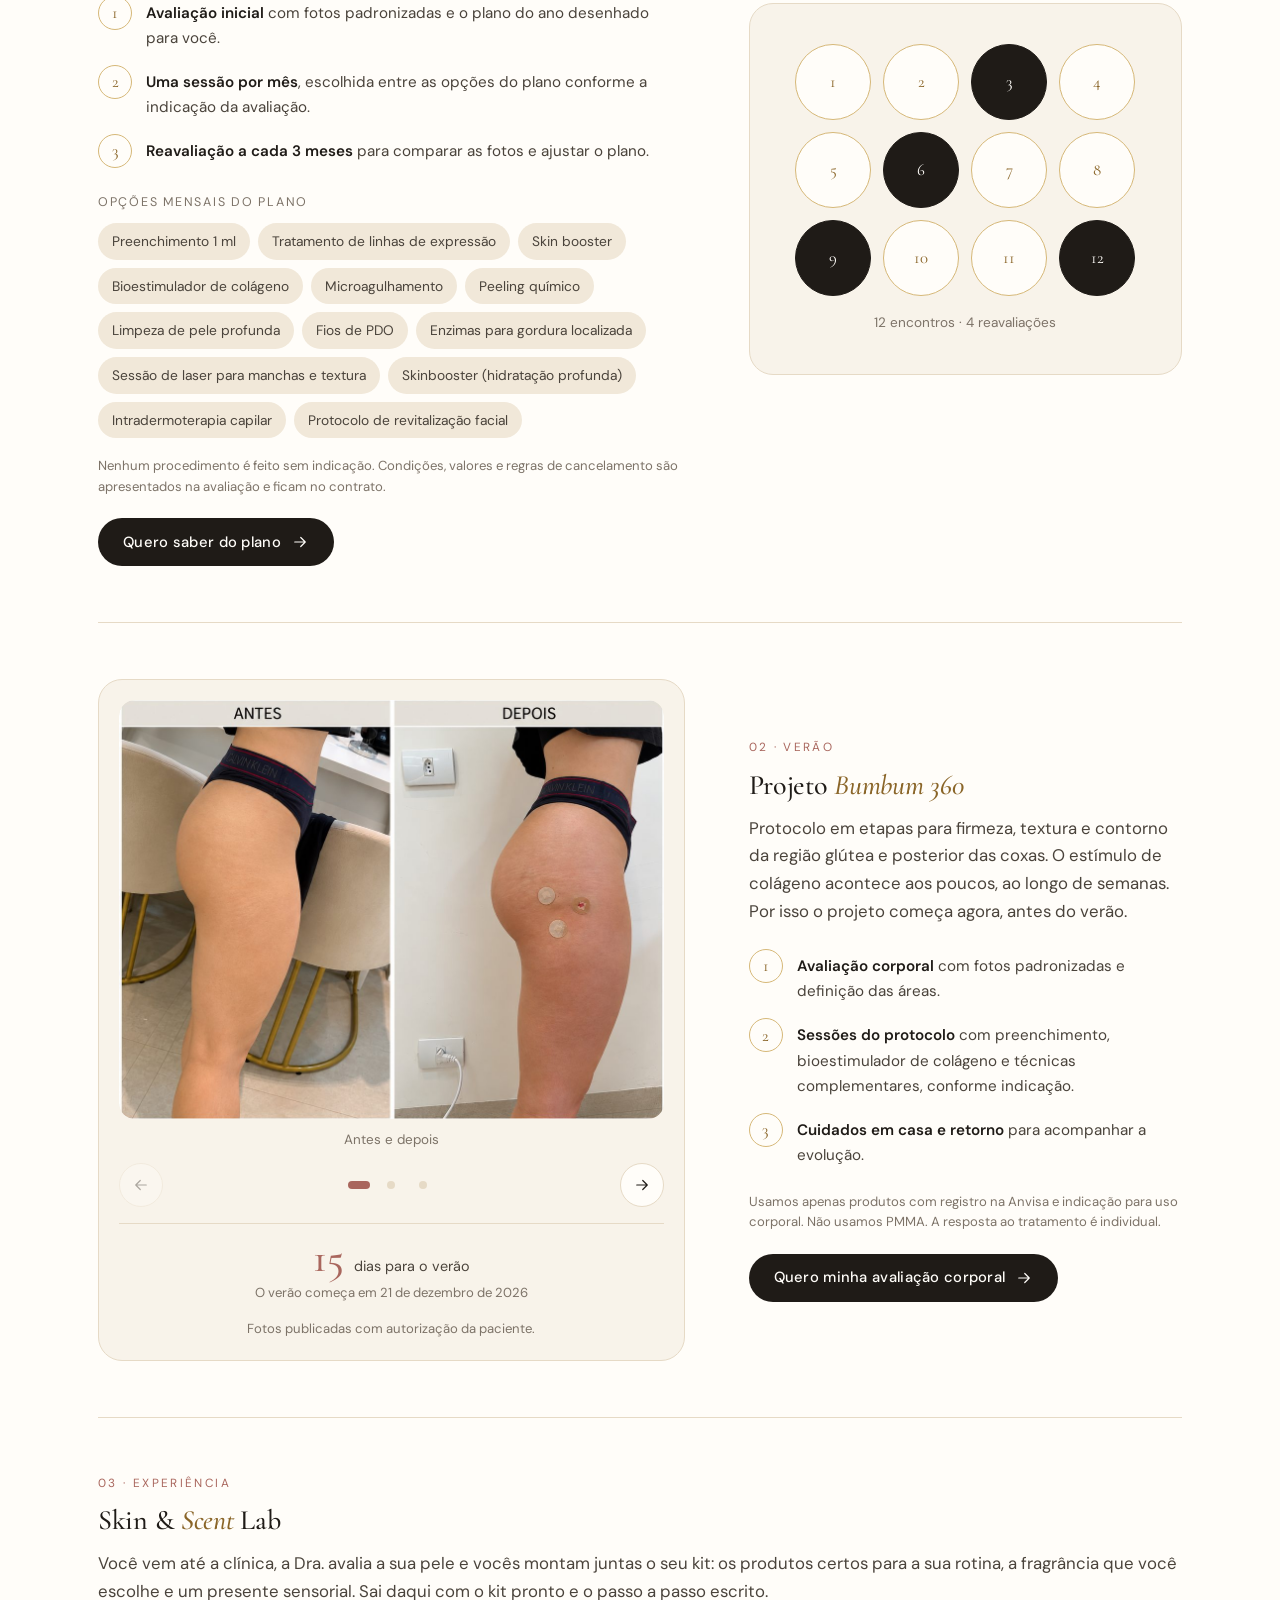
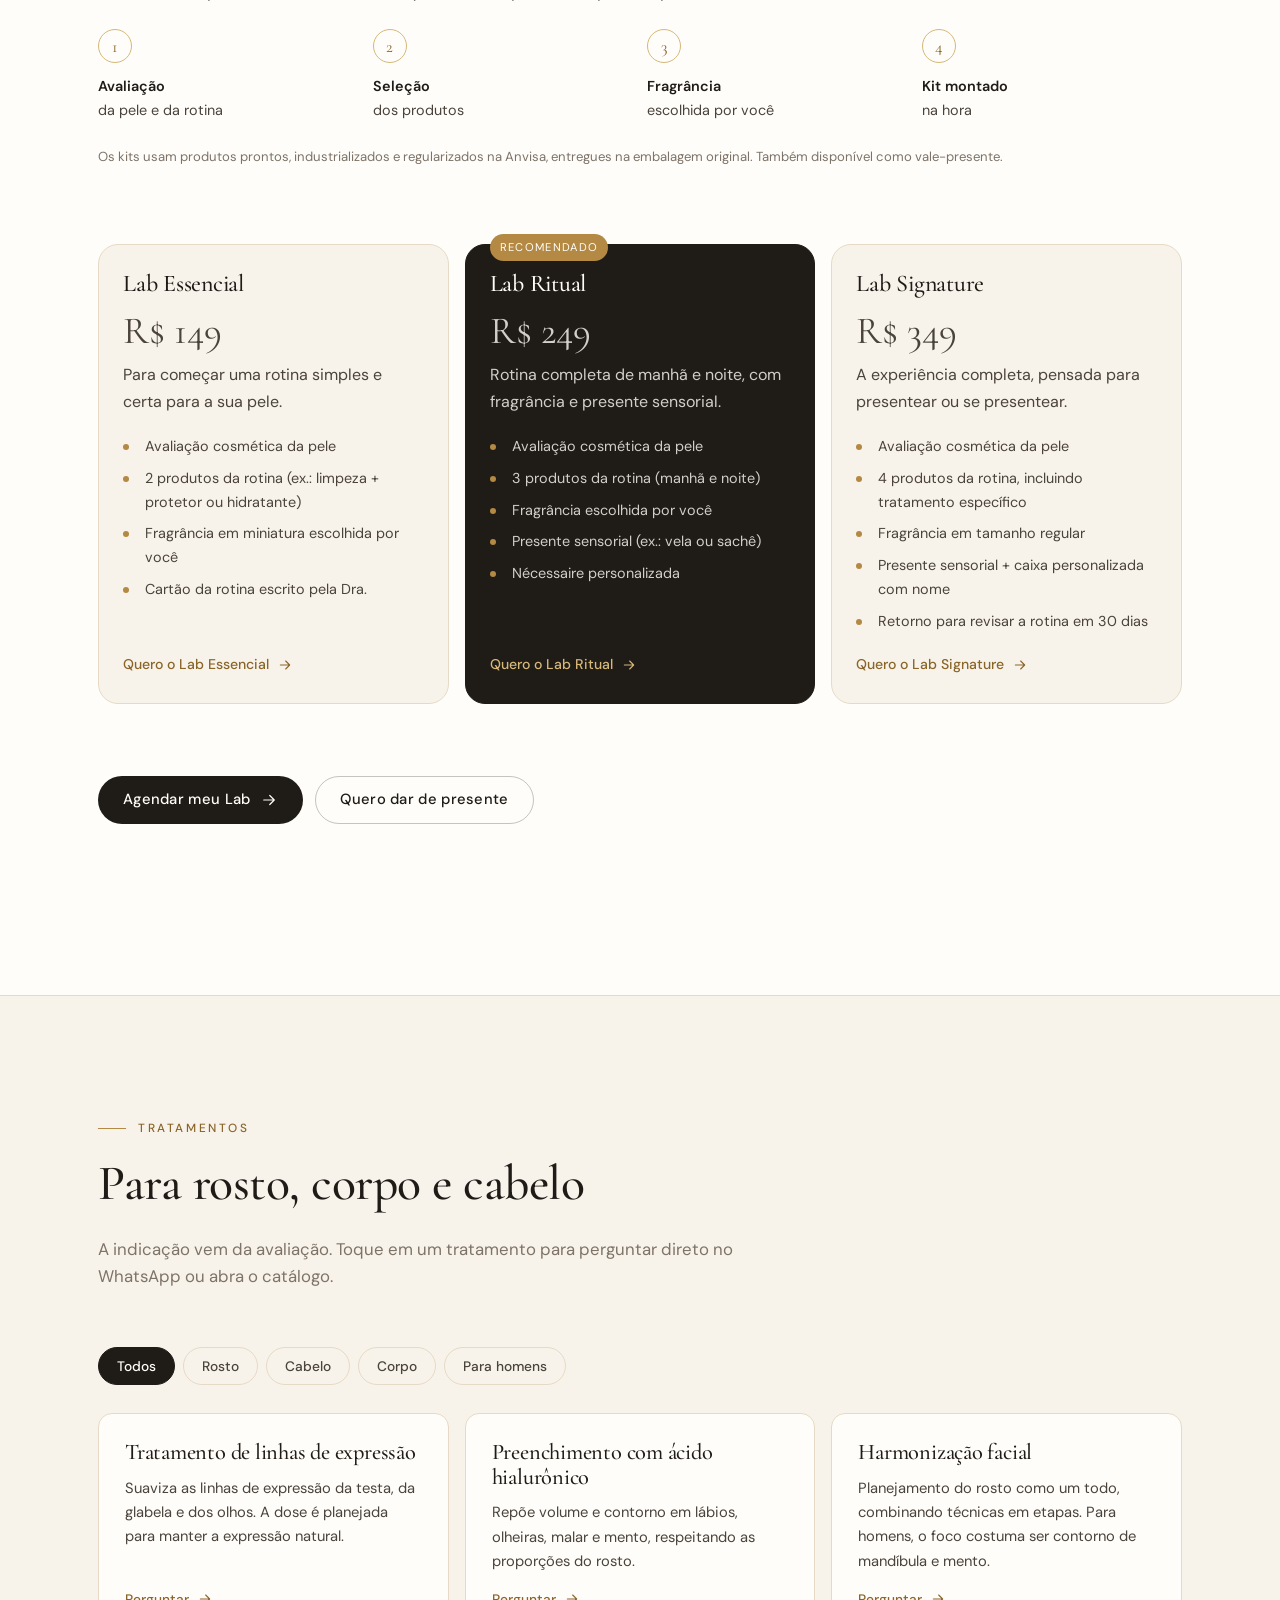
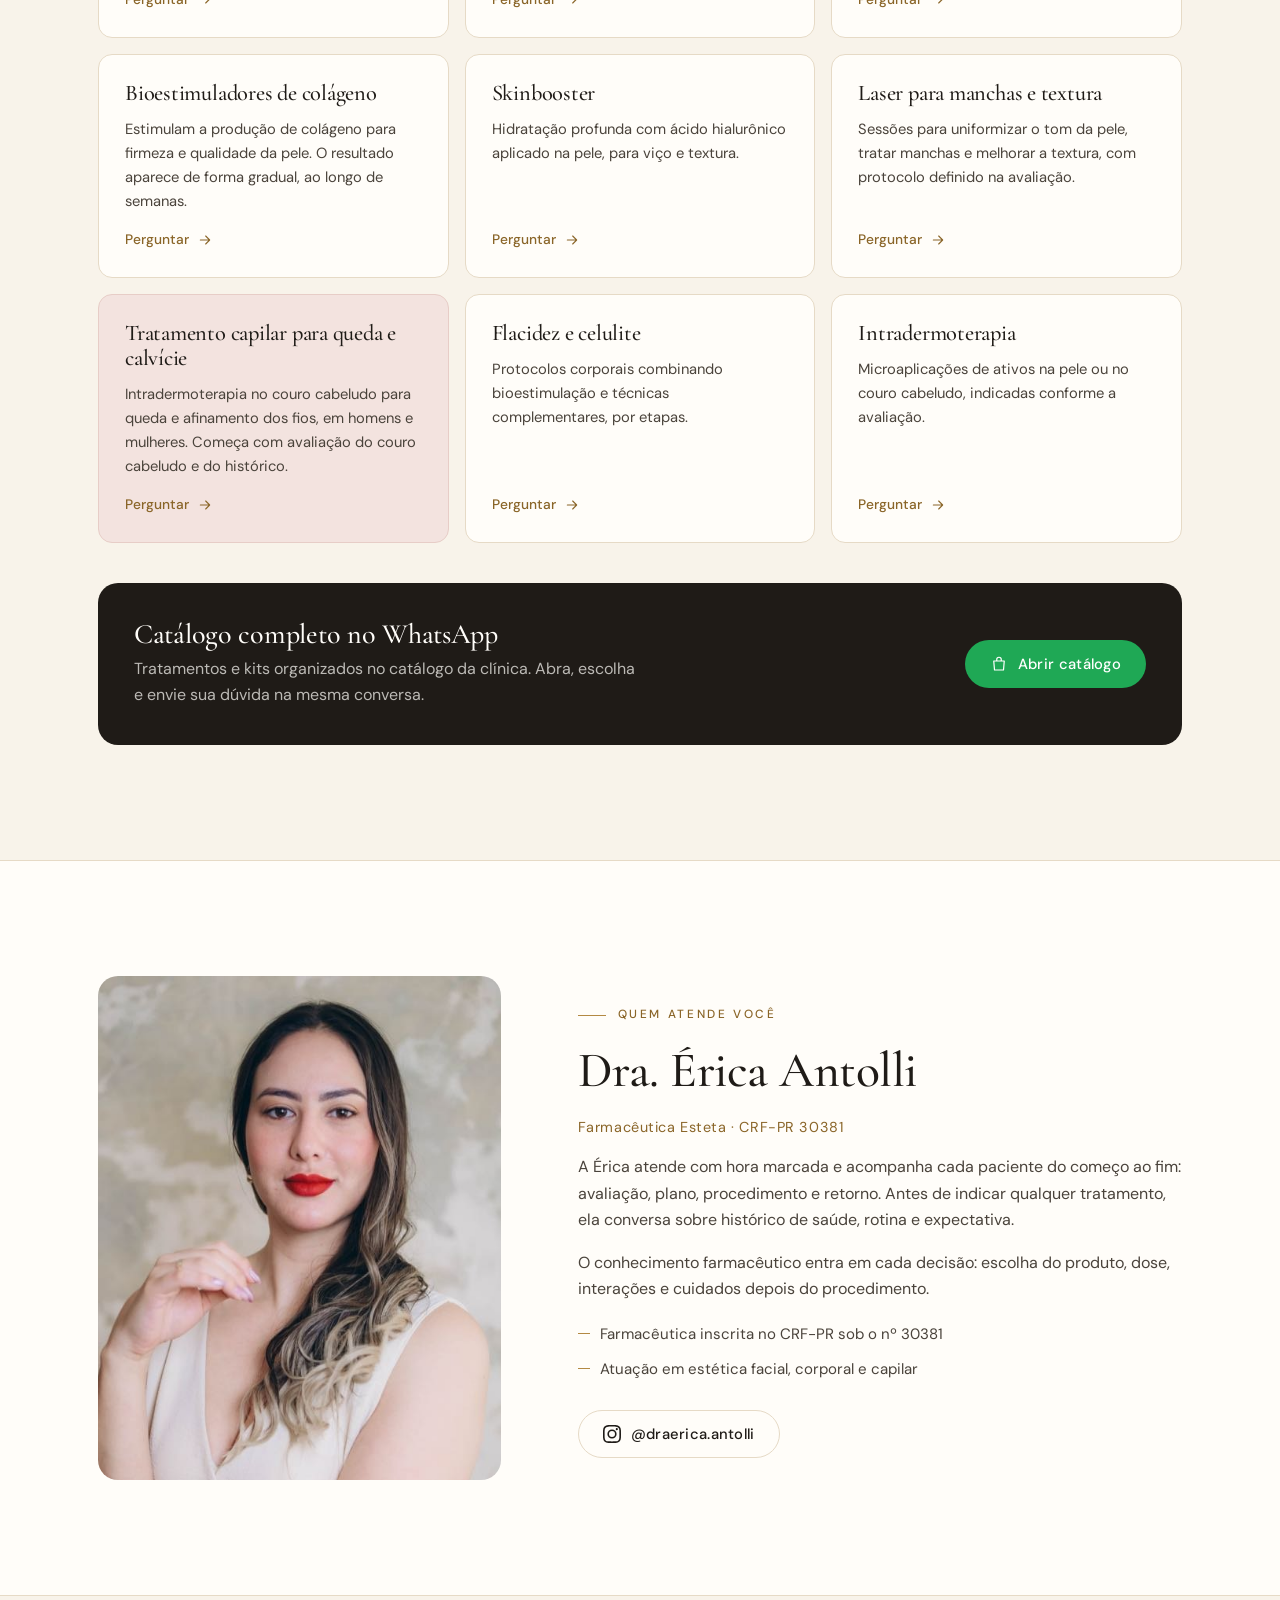
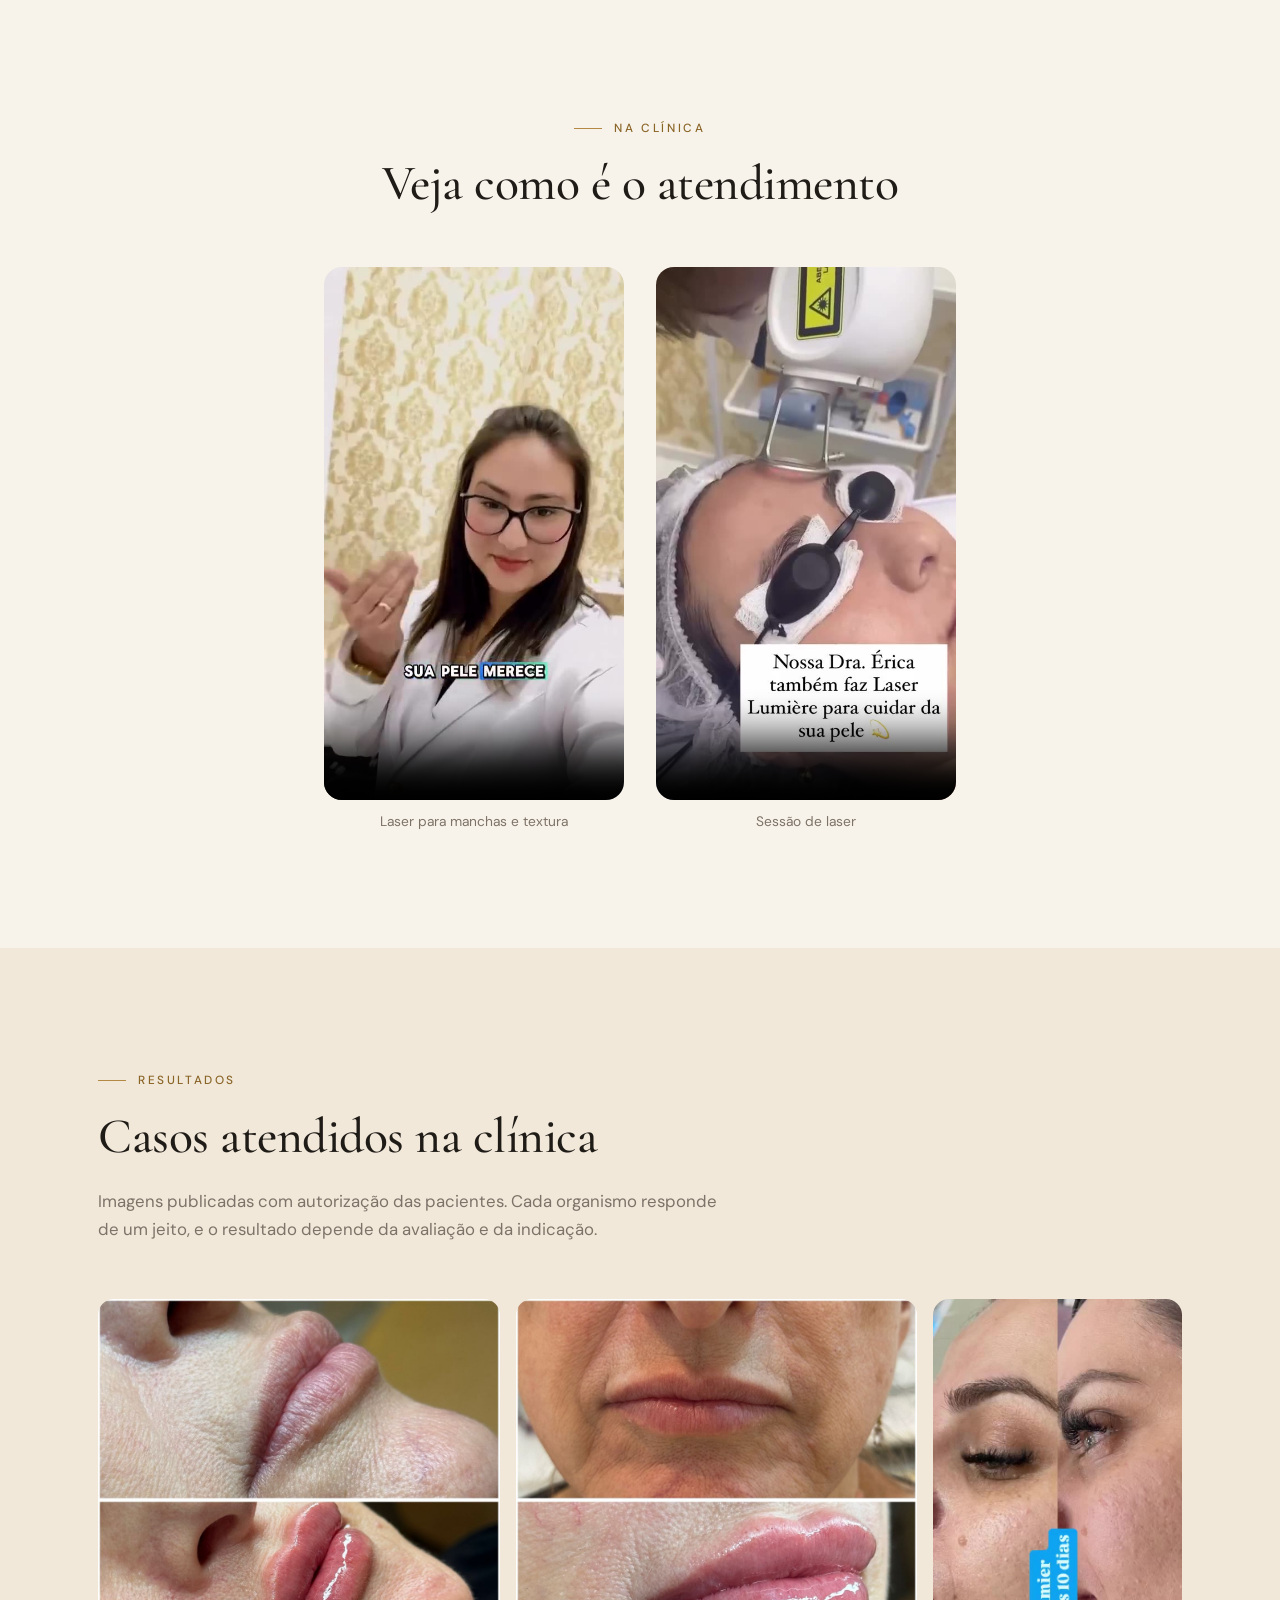
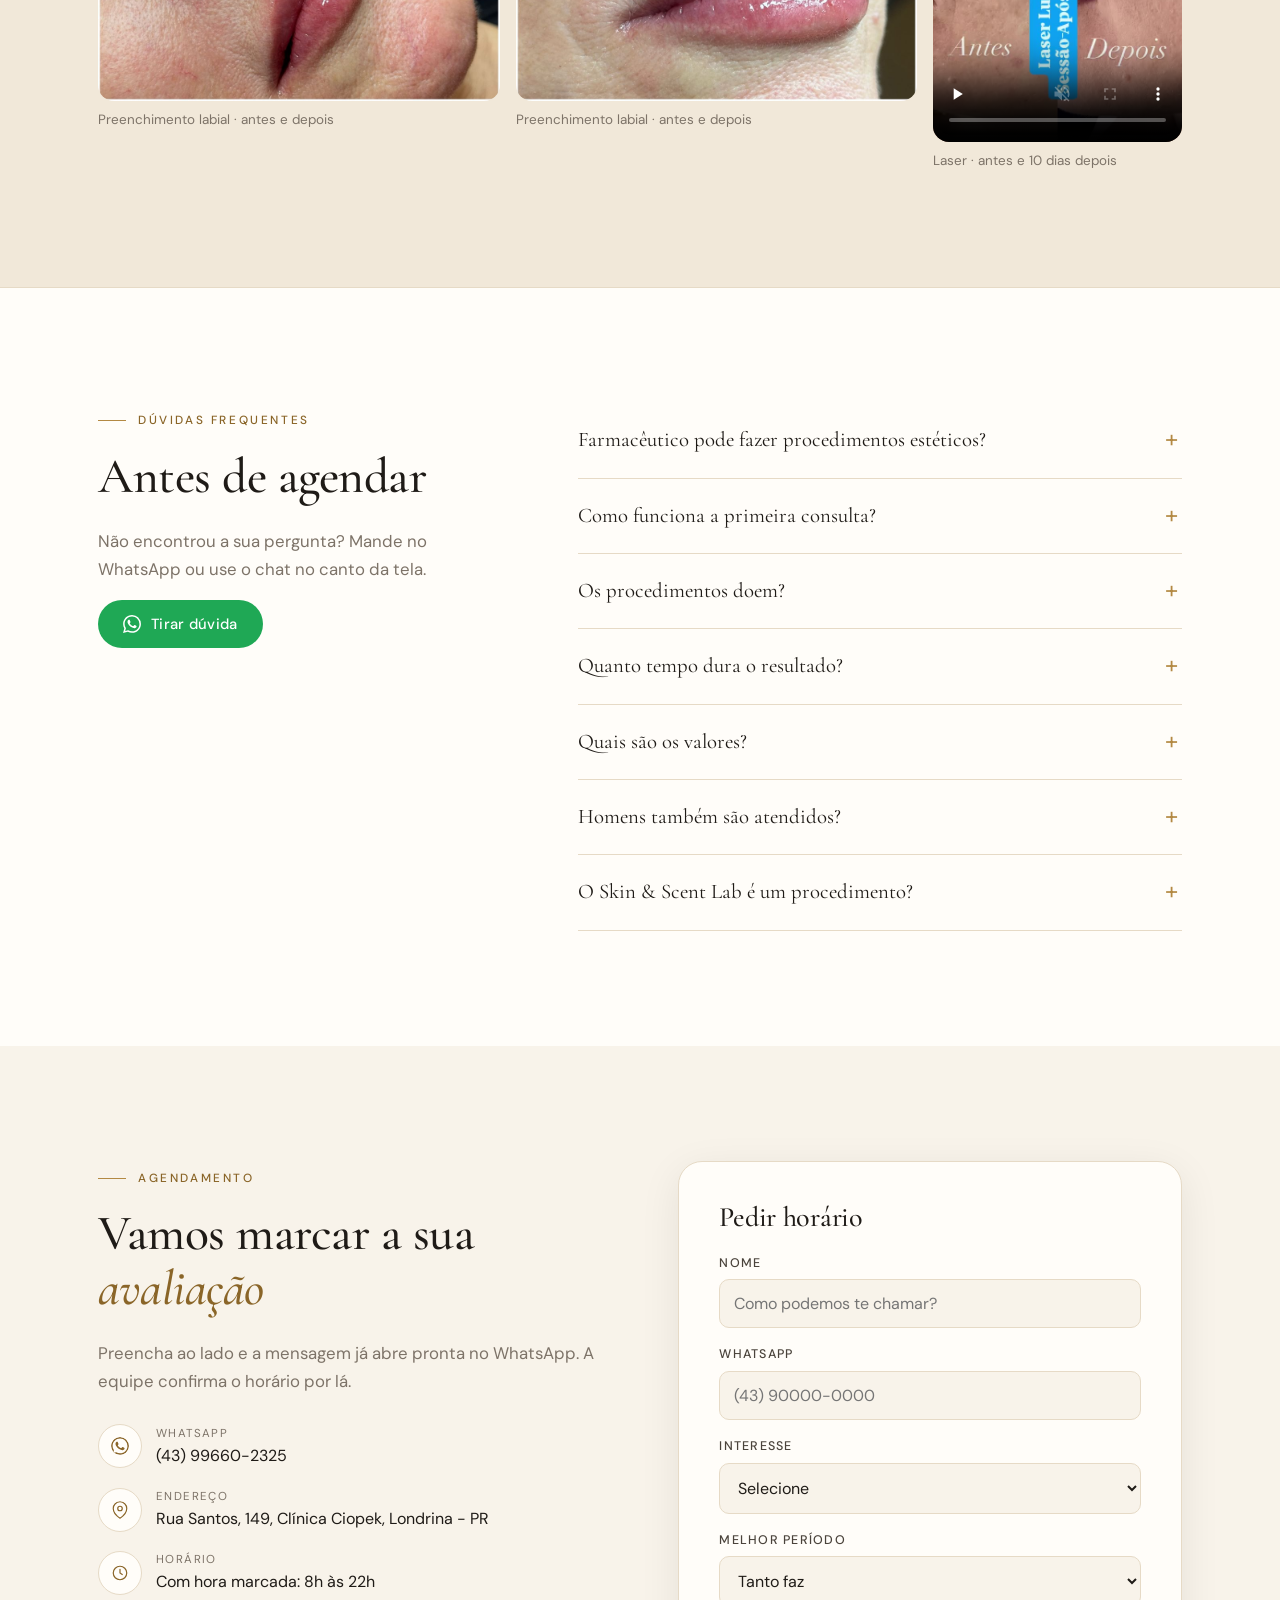
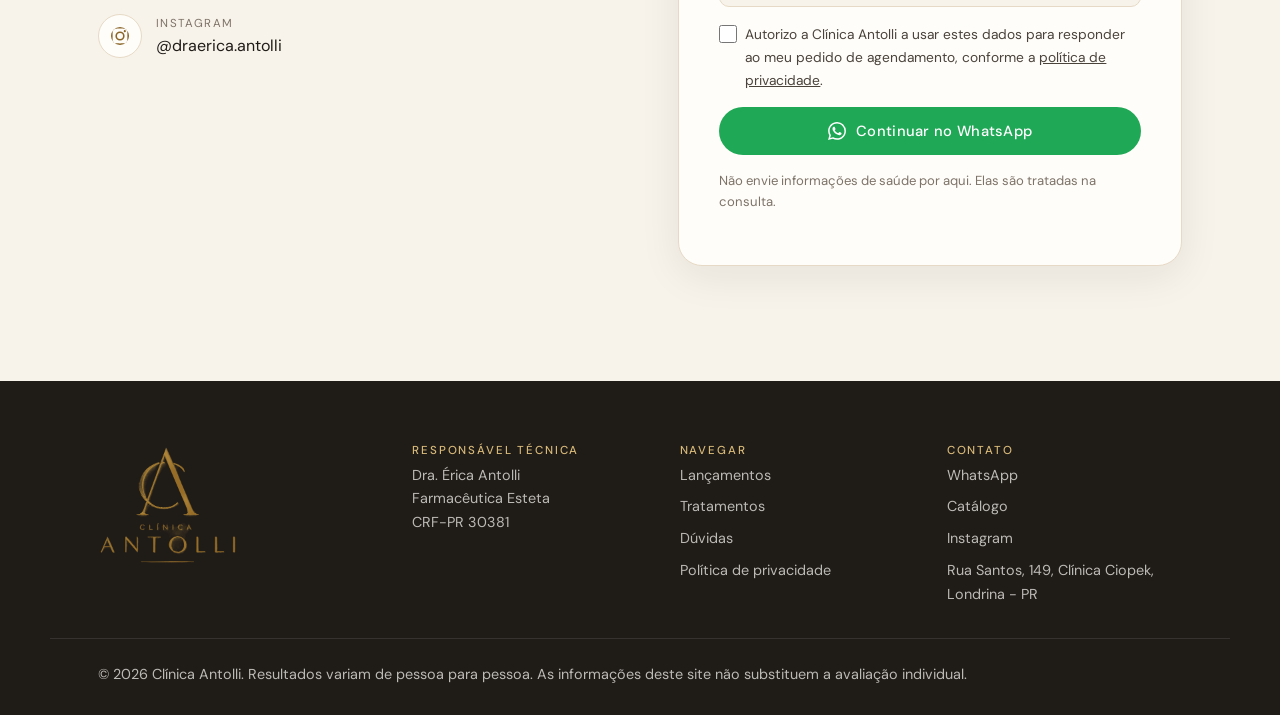
==== commit b4a515e8: "remocao botox" ====
--- a/public/index.html
+++ b/public/index.html
@@ -16,12 +16,8 @@
   <meta property="og:image" content="assets/img/og.jpg">
   <link rel="stylesheet" href="assets/css/style.css">
   
-<script async src="https://www.googletagmanager.com/gtm.js?id=GTM-PPKPNNBQ"></script>
-<script>
-  window.dataLayer = window.dataLayer || [];
-  function gtag(){dataLayer.push(arguments);}
-  gtag('js', new Date());
-</script>
+<!-- Google tag (gtag.js) --> <script async src="https://www.googletagmanager.com/gtag/js?id=GTM-PPKPNNBQ"></script> <script> window.dataLayer = window.dataLayer || []; function gtag(){dataLayer.push(arguments);} gtag('js', new Date()); gtag('config', 'GTM-PPKPNNBQ'); </script>
+<!-- Event snippet for Contato conversion page --> <script> gtag('event', 'conversion', { 'send_to': 'AW-18568032375/La-ECNeq-LUdEPfg9pVF', 'value': 1.0, 'currency': 'BRL' }); </script>
 </head>
 <body>
 
